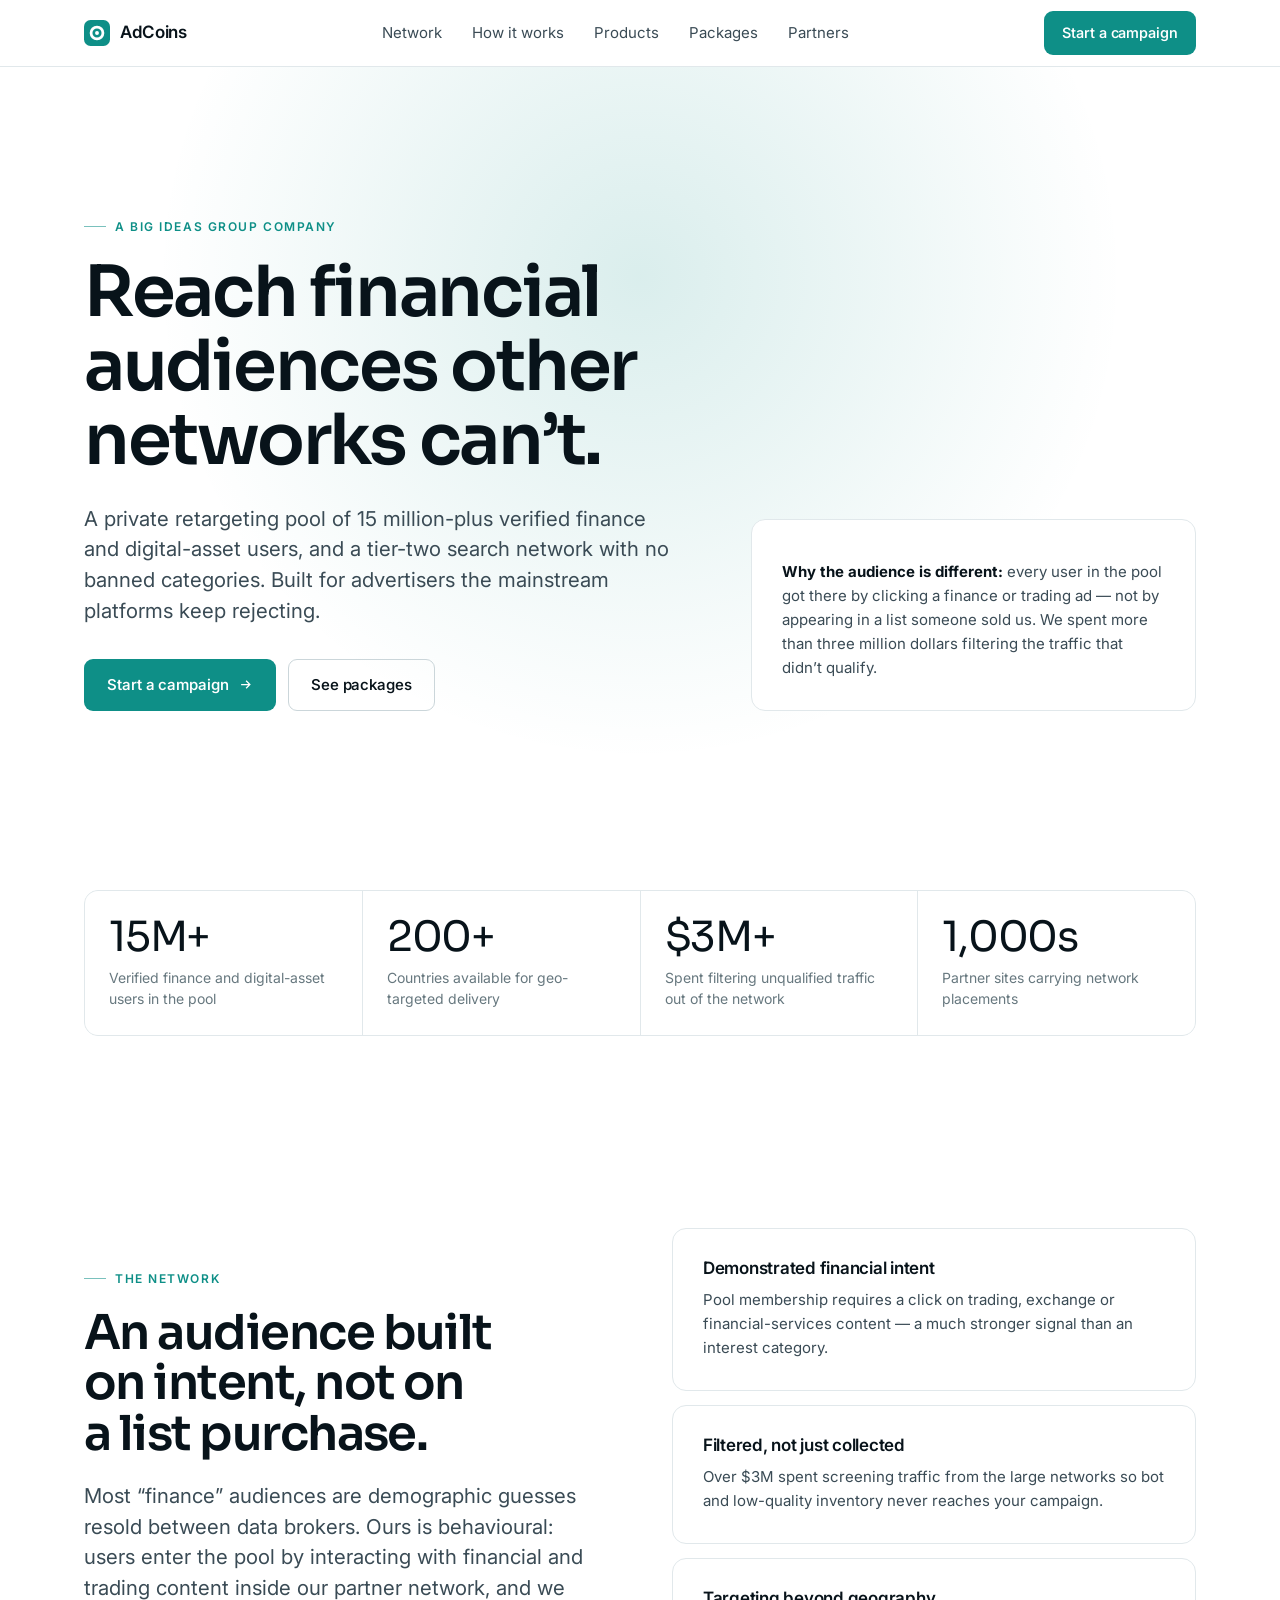
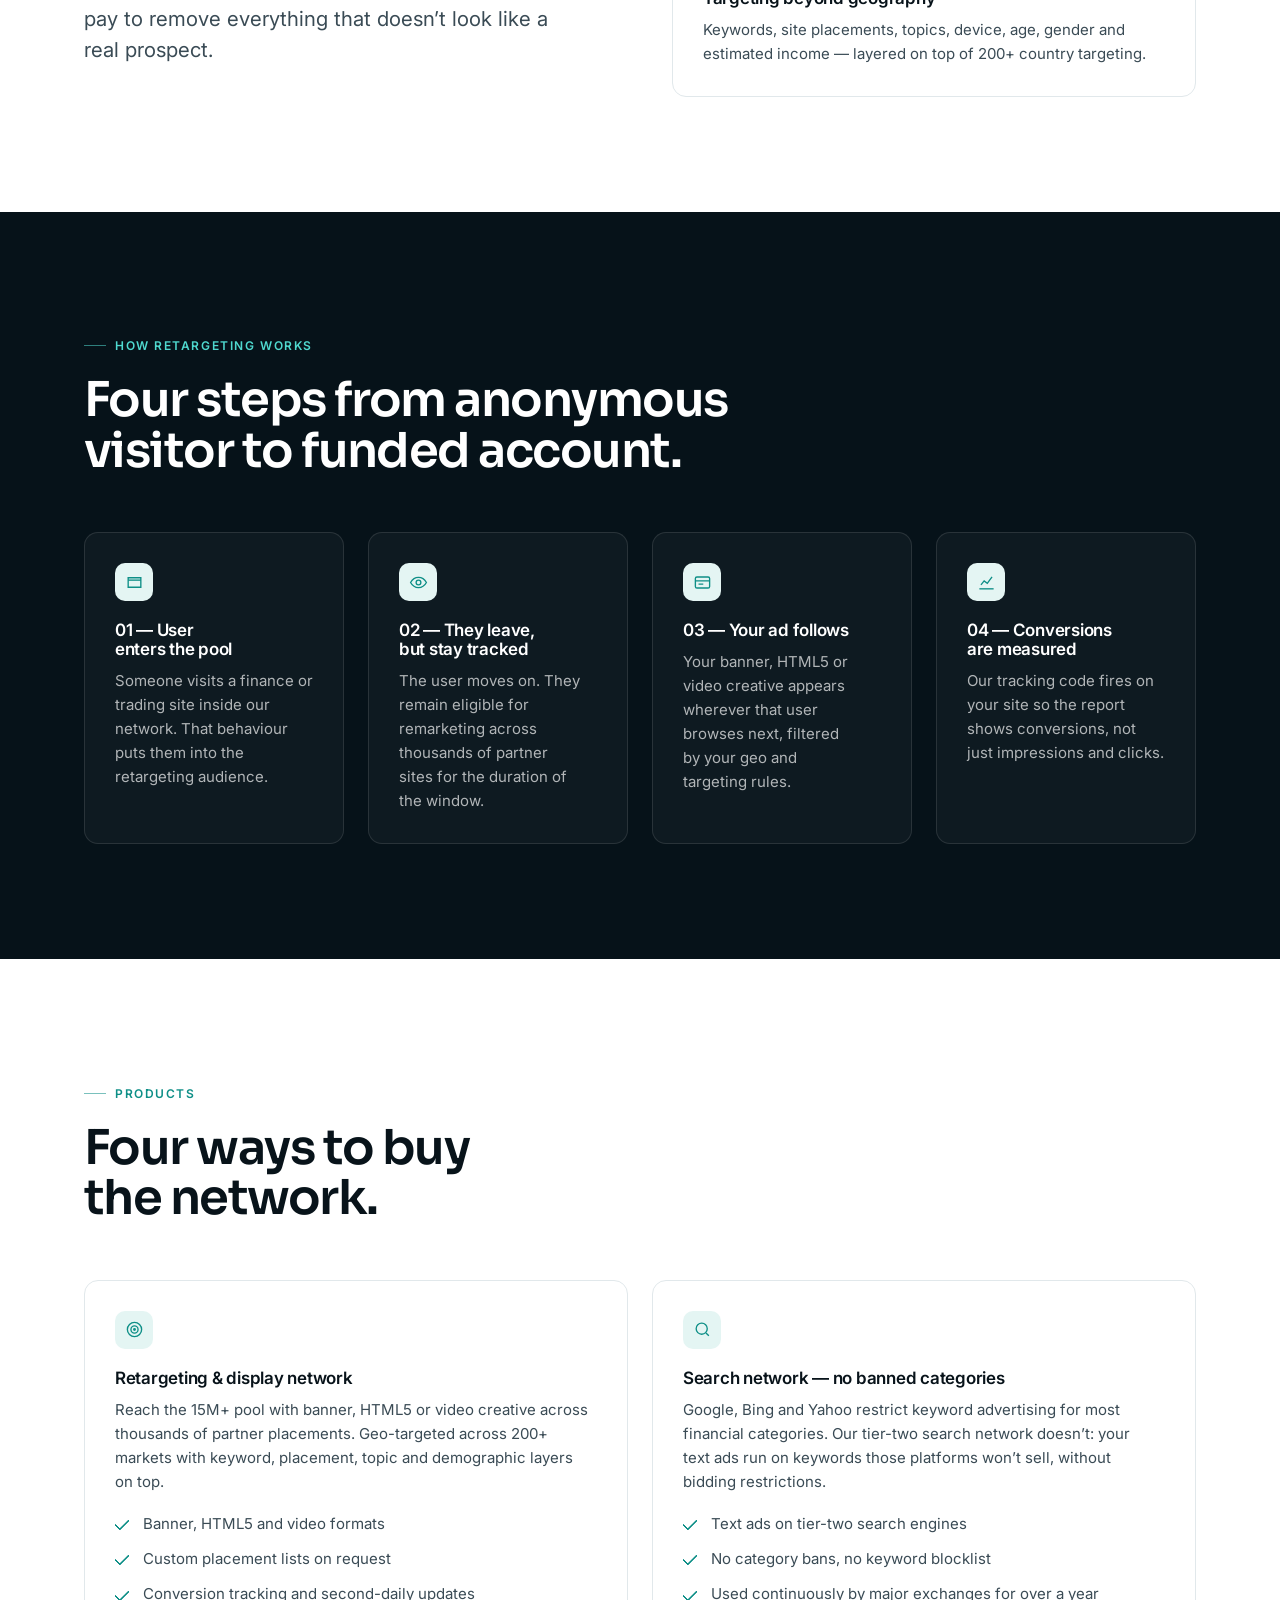
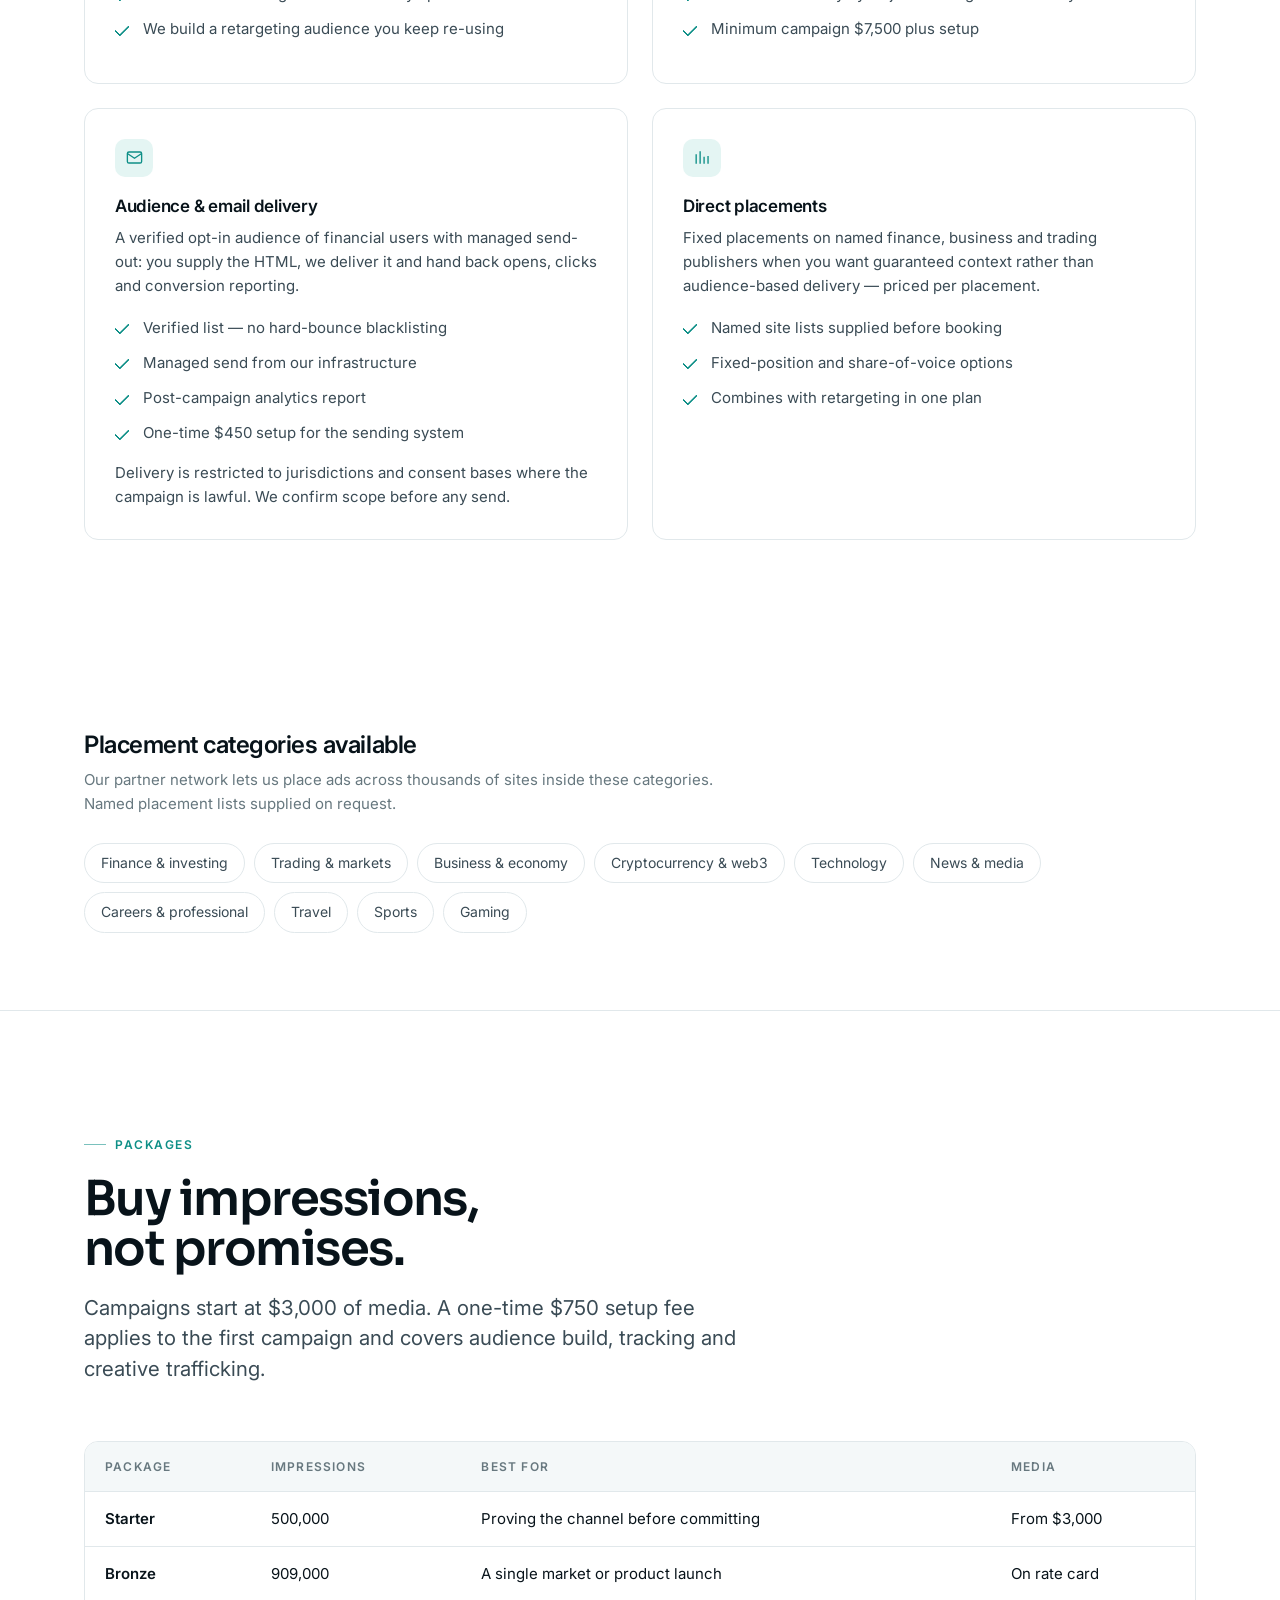
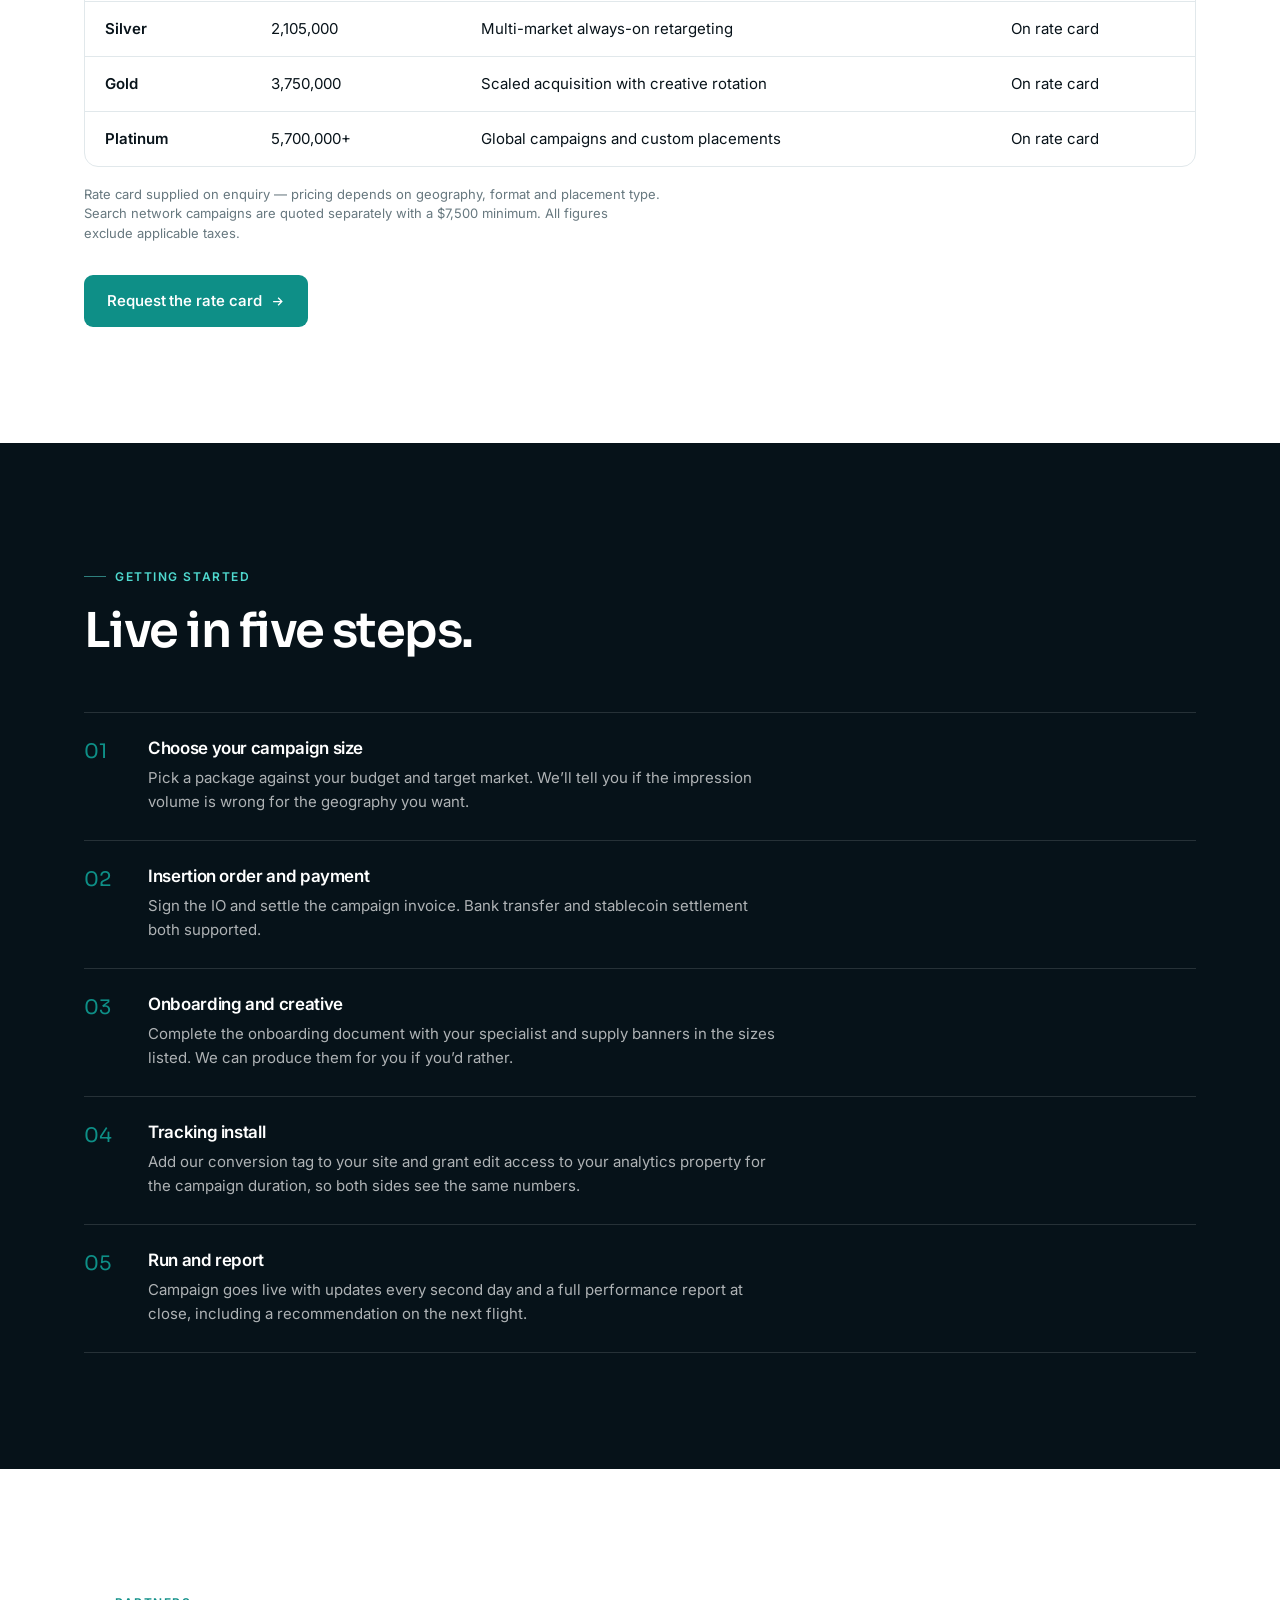
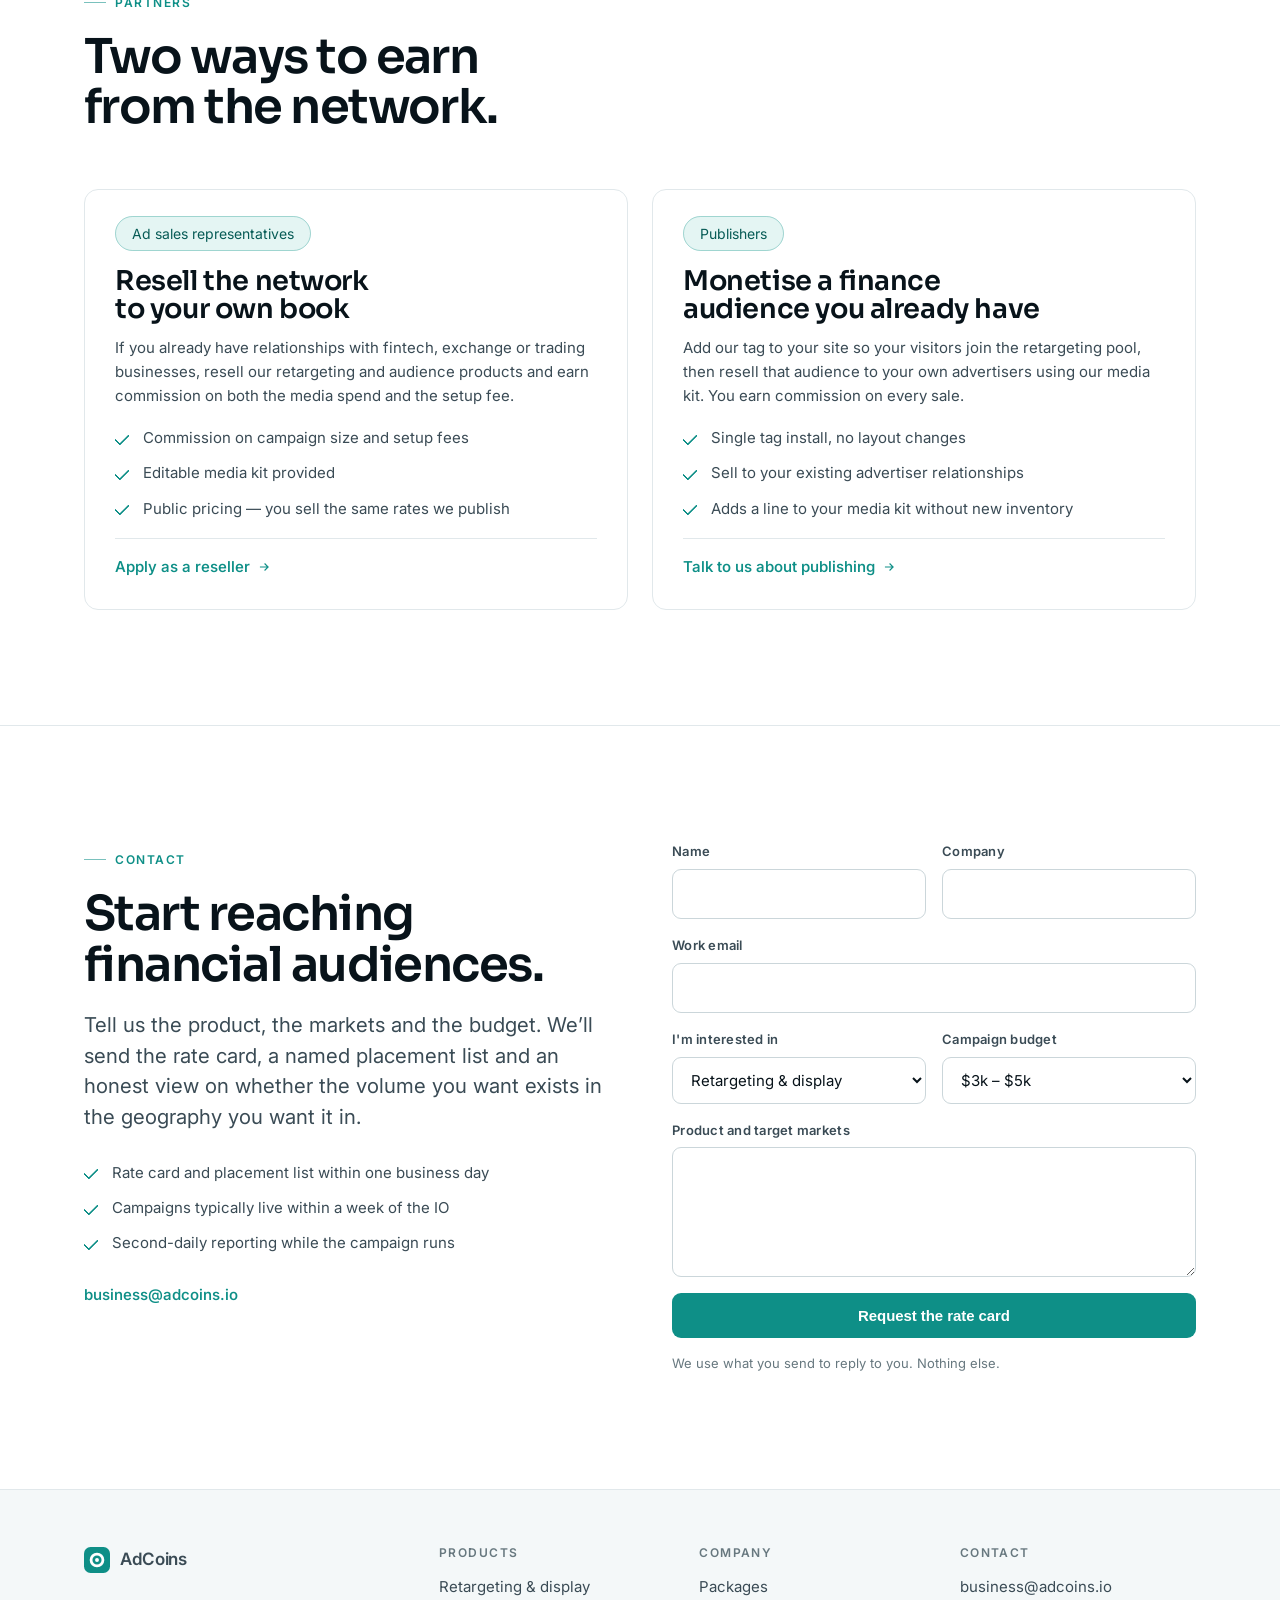
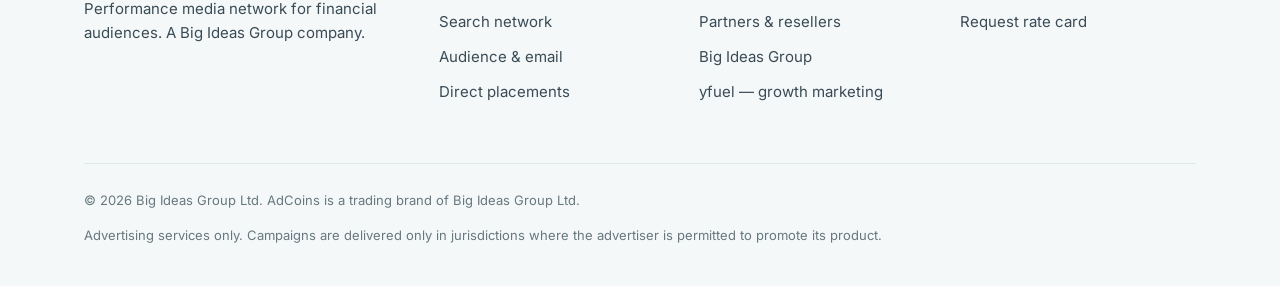
==== index.html @ deabefae "Big Ideas Group, yfuel and AdCoins: new B2B fintech sites Three static sites sharing one design syst" ====
<!doctype html>
<html lang="en">
<head>
<meta charset="utf-8">
<meta name="viewport" content="width=device-width,initial-scale=1">
<title>AdCoins — Performance media network for financial audiences</title>
<meta name="description" content="AdCoins is a private retargeting and search network for financial advertisers. Reach 15M+ verified finance and digital-asset users across 200+ markets, on a search network with no banned categories.">
<link rel="canonical" href="https://adcoins.io/">
<meta name="theme-color" content="#061219">

<meta property="og:type" content="website">
<meta property="og:site_name" content="AdCoins">
<meta property="og:title" content="AdCoins — Performance media network for financial audiences">
<meta property="og:description" content="A private retargeting pool of 15M+ verified finance users, plus tier-two search with no banned categories.">
<meta property="og:url" content="https://adcoins.io/">
<meta property="og:image" content="https://adcoins.io/og.png">
<meta name="twitter:card" content="summary_large_image">

<link rel="icon" href="data:image/svg+xml,%3Csvg xmlns='http://www.w3.org/2000/svg' viewBox='0 0 32 32'%3E%3Crect width='32' height='32' rx='8' fill='%230E8F87'/%3E%3Cpath d='M16 7a9 9 0 1 0 0 18 9 9 0 0 0 0-18Zm0 3.4a5.6 5.6 0 0 1 0 11.2 5.6 5.6 0 0 1 0-11.2Zm0 3.2a2.4 2.4 0 1 0 0 4.8 2.4 2.4 0 0 0 0-4.8Z' fill='%23fff'/%3E%3C/svg%3E">

<link rel="preconnect" href="https://fonts.googleapis.com">
<link rel="preconnect" href="https://fonts.gstatic.com" crossorigin>
<link href="https://fonts.googleapis.com/css2?family=Inter:wght@400;500;600&family=Sora:wght@500;600;700&display=swap" rel="stylesheet">
<script>document.documentElement.classList.add("js")</script>
<link rel="stylesheet" href="styles.css">

<script type="application/ld+json">
{
  "@context":"https://schema.org",
  "@type":"Service",
  "name":"AdCoins",
  "url":"https://adcoins.io/",
  "description":"Performance media network for financial audiences: retargeting, tier-two search and direct placements.",
  "serviceType":"Advertising network",
  "provider":{"@type":"Organization","name":"Big Ideas Group Ltd.","url":"https://bigideas.me/"},
  "areaServed":"Worldwide"
}
</script>
</head>

<body>
<a class="skip" href="#main">Skip to content</a>

<header class="site-head">
  <div class="wrap site-head__inner">
    <a class="brand" href="/" aria-label="AdCoins — home">
      <svg class="brand__mark" viewBox="0 0 32 32" aria-hidden="true">
        <rect width="32" height="32" rx="8" fill="var(--accent)"/>
        <path d="M16 7a9 9 0 1 0 0 18 9 9 0 0 0 0-18Zm0 3.4a5.6 5.6 0 0 1 0 11.2 5.6 5.6 0 0 1 0-11.2Zm0 3.2a2.4 2.4 0 1 0 0 4.8 2.4 2.4 0 0 0 0-4.8Z" fill="#fff"/>
      </svg>
      <span>AdCoins</span>
    </a>

    <nav class="nav" aria-label="Primary">
      <a href="#network">Network</a>
      <a href="#how">How it works</a>
      <a href="#products">Products</a>
      <a href="#packages">Packages</a>
      <a href="#partners">Partners</a>
    </nav>

    <div class="head-actions">
      <a class="btn btn--primary head-cta" href="#contact">Start a campaign</a>
      <button class="nav-burger" type="button" data-nav-toggle aria-expanded="false" aria-controls="mnav">
        <span class="sr">Menu</span>
        <svg viewBox="0 0 24 24" fill="none" stroke="currentColor" stroke-width="1.8" aria-hidden="true"><path d="M4 7h16M4 12h16M4 17h16"/></svg>
      </button>
    </div>
  </div>

  <div class="mnav" id="mnav" data-nav-panel hidden>
    <div class="wrap">
      <a href="#network">Network</a>
      <a href="#how">How it works</a>
      <a href="#products">Products</a>
      <a href="#packages">Packages</a>
      <a href="#partners">Partners</a>
      <a href="#contact">Start a campaign</a>
    </div>
  </div>
</header>

<main id="main">

  <!-- ============================ HERO ============================ -->
  <section class="hero">
    <div class="hero__glow" aria-hidden="true"></div>
    <div class="wrap">
      <div class="hero__grid">
        <div>
          <p class="eyebrow">A Big Ideas Group company</p>
          <h1 class="display h1">Reach financial<br>audiences other<br>networks can’t.</h1>
          <p class="lede hero__lede">A private retargeting pool of 15 million-plus verified finance and
            digital-asset users, and a tier-two search network with no banned categories.
            Built for advertisers the mainstream platforms keep rejecting.</p>
          <div class="btn-row">
            <a class="btn btn--primary" href="#contact">Start a campaign
              <svg class="btn__arrow" width="15" height="15" viewBox="0 0 24 24" fill="none" stroke="currentColor" stroke-width="2" aria-hidden="true"><path d="M5 12h13M13 6l6 6-6 6"/></svg>
            </a>
            <a class="btn btn--ghost" href="#packages">See packages</a>
          </div>
        </div>
        <div>
          <div class="card card--flat">
            <p class="small" style="color:var(--ink-2)">
              <strong style="color:var(--ink)">Why the audience is different:</strong> every user in
              the pool got there by clicking a finance or trading ad — not by appearing in a
              list someone sold us. We spent more than three million dollars filtering the
              traffic that didn’t qualify.
            </p>
          </div>
        </div>
      </div>
    </div>
  </section>

  <!-- ============================ STATS ============================ -->
  <section class="section--tight">
    <div class="wrap">
      <div class="stats reveal">
        <div class="stat"><div class="stat__n">15M+</div><div class="stat__l">Verified finance and digital-asset users in the pool</div></div>
        <div class="stat"><div class="stat__n">200+</div><div class="stat__l">Countries available for geo-targeted delivery</div></div>
        <div class="stat"><div class="stat__n">$3M+</div><div class="stat__l">Spent filtering unqualified traffic out of the network</div></div>
        <div class="stat"><div class="stat__n">1,000s</div><div class="stat__l">Partner sites carrying network placements</div></div>
      </div>
    </div>
  </section>

  <!-- ============================ NETWORK ============================ -->
  <section class="section" id="network">
    <div class="wrap">
      <div class="split">
        <div class="reveal">
          <p class="eyebrow">The network</p>
          <h2 class="display h2">An audience built on intent, not on a list purchase.</h2>
          <p class="lede" style="margin-top:22px">Most “finance” audiences are demographic guesses
            resold between data brokers. Ours is behavioural: users enter the pool by interacting
            with financial and trading content inside our partner network, and we pay to remove
            everything that doesn’t look like a real prospect.</p>
        </div>

        <div class="reveal">
          <div class="grid" style="gap:14px">
            <div class="card card--flat">
              <h3>Demonstrated financial intent</h3>
              <p>Pool membership requires a click on trading, exchange or financial-services
                content — a much stronger signal than an interest category.</p>
            </div>
            <div class="card card--flat">
              <h3>Filtered, not just collected</h3>
              <p>Over $3M spent screening traffic from the large networks so bot and low-quality
                inventory never reaches your campaign.</p>
            </div>
            <div class="card card--flat">
              <h3>Targeting beyond geography</h3>
              <p>Keywords, site placements, topics, device, age, gender and estimated income —
                layered on top of 200+ country targeting.</p>
            </div>
          </div>
        </div>
      </div>
    </div>
  </section>

  <!-- ============================ HOW ============================ -->
  <section class="section panel-dark" id="how">
    <div class="wrap">
      <div class="section__head reveal">
        <p class="eyebrow">How retargeting works</p>
        <h2 class="display h2">Four steps from anonymous visitor to funded account.</h2>
      </div>

      <div class="grid grid--4">
        <article class="card reveal">
          <div class="card__icon" aria-hidden="true"><svg viewBox="0 0 24 24" fill="none" stroke="currentColor" stroke-width="1.7"><path d="M4 6h16v12H4z"/><path d="M4 9h16"/></svg></div>
          <h3>01 — User enters the pool</h3>
          <p>Someone visits a finance or trading site inside our network. That behaviour puts them
            into the retargeting audience.</p>
        </article>
        <article class="card reveal">
          <div class="card__icon" aria-hidden="true"><svg viewBox="0 0 24 24" fill="none" stroke="currentColor" stroke-width="1.7"><circle cx="12" cy="12" r="3"/><path d="M2 12s3.6-6.5 10-6.5S22 12 22 12s-3.6 6.5-10 6.5S2 12 2 12Z"/></svg></div>
          <h3>02 — They leave, but stay tracked</h3>
          <p>The user moves on. They remain eligible for remarketing across thousands of partner
            sites for the duration of the window.</p>
        </article>
        <article class="card reveal">
          <div class="card__icon" aria-hidden="true"><svg viewBox="0 0 24 24" fill="none" stroke="currentColor" stroke-width="1.7"><rect x="3" y="5" width="18" height="14" rx="2"/><path d="M3 10h18M7 14h6"/></svg></div>
          <h3>03 — Your ad follows</h3>
          <p>Your banner, HTML5 or video creative appears wherever that user browses next, filtered
            by your geo and targeting rules.</p>
        </article>
        <article class="card reveal">
          <div class="card__icon" aria-hidden="true"><svg viewBox="0 0 24 24" fill="none" stroke="currentColor" stroke-width="1.7"><path d="M3 20h18"/><path d="m5 15 4-5 4 3 6-8"/></svg></div>
          <h3>04 — Conversions are measured</h3>
          <p>Our tracking code fires on your site so the report shows conversions, not just
            impressions and clicks.</p>
        </article>
      </div>
    </div>
  </section>

  <!-- ============================ PRODUCTS ============================ -->
  <section class="section" id="products">
    <div class="wrap">
      <div class="section__head reveal">
        <p class="eyebrow">Products</p>
        <h2 class="display h2">Four ways to buy the network.</h2>
      </div>

      <div class="grid grid--2">
        <article class="card reveal">
          <div class="card__icon" aria-hidden="true"><svg viewBox="0 0 24 24" fill="none" stroke="currentColor" stroke-width="1.7"><circle cx="12" cy="12" r="9"/><circle cx="12" cy="12" r="4.5"/><circle cx="12" cy="12" r="1"/></svg></div>
          <h3>Retargeting &amp; display network</h3>
          <p>Reach the 15M+ pool with banner, HTML5 or video creative across thousands of partner
            placements. Geo-targeted across 200+ markets with keyword, placement, topic and
            demographic layers on top.</p>
          <ul class="checks" style="margin-top:18px">
            <li>Banner, HTML5 and video formats</li>
            <li>Custom placement lists on request</li>
            <li>Conversion tracking and second-daily updates</li>
            <li>We build a retargeting audience you keep re-using</li>
          </ul>
        </article>

        <article class="card reveal">
          <div class="card__icon" aria-hidden="true"><svg viewBox="0 0 24 24" fill="none" stroke="currentColor" stroke-width="1.7"><circle cx="11" cy="11" r="7"/><path d="m20 20-3.6-3.6"/></svg></div>
          <h3>Search network — no banned categories</h3>
          <p>Google, Bing and Yahoo restrict keyword advertising for most financial categories.
            Our tier-two search network doesn’t: your text ads run on keywords those platforms
            won’t sell, without bidding restrictions.</p>
          <ul class="checks" style="margin-top:18px">
            <li>Text ads on tier-two search engines</li>
            <li>No category bans, no keyword blocklist</li>
            <li>Used continuously by major exchanges for over a year</li>
            <li>Minimum campaign $7,500 plus setup</li>
          </ul>
        </article>

        <article class="card reveal">
          <div class="card__icon" aria-hidden="true"><svg viewBox="0 0 24 24" fill="none" stroke="currentColor" stroke-width="1.7"><rect x="3" y="5" width="18" height="14" rx="2"/><path d="m3 7 9 6 9-6"/></svg></div>
          <h3>Audience &amp; email delivery</h3>
          <p>A verified opt-in audience of financial users with managed send-out: you supply the
            HTML, we deliver it and hand back opens, clicks and conversion reporting.</p>
          <ul class="checks" style="margin-top:18px">
            <li>Verified list — no hard-bounce blacklisting</li>
            <li>Managed send from our infrastructure</li>
            <li>Post-campaign analytics report</li>
            <li>One-time $450 setup for the sending system</li>
          </ul>
          <p class="form__note" style="margin-top:16px">Delivery is restricted to jurisdictions and
            consent bases where the campaign is lawful. We confirm scope before any send.</p>
        </article>

        <article class="card reveal">
          <div class="card__icon" aria-hidden="true"><svg viewBox="0 0 24 24" fill="none" stroke="currentColor" stroke-width="1.7"><path d="M4 20V8m5 12V4m5 16v-9m5 9V10"/></svg></div>
          <h3>Direct placements</h3>
          <p>Fixed placements on named finance, business and trading publishers when you want
            guaranteed context rather than audience-based delivery — priced per placement.</p>
          <ul class="checks" style="margin-top:18px">
            <li>Named site lists supplied before booking</li>
            <li>Fixed-position and share-of-voice options</li>
            <li>Combines with retargeting in one plan</li>
          </ul>
        </article>
      </div>
    </div>
  </section>

  <!-- ============================ CATEGORIES ============================ -->
  <section class="section section--tight">
    <div class="wrap">
      <div class="section__head reveal" style="margin-bottom:28px">
        <h2 class="h3">Placement categories available</h2>
        <p class="small muted" style="margin-top:10px">Our partner network lets us place ads across
          thousands of sites inside these categories. Named placement lists supplied on request.</p>
      </div>
      <div class="pills reveal">
        <span class="pill">Finance &amp; investing</span>
        <span class="pill">Trading &amp; markets</span>
        <span class="pill">Business &amp; economy</span>
        <span class="pill">Cryptocurrency &amp; web3</span>
        <span class="pill">Technology</span>
        <span class="pill">News &amp; media</span>
        <span class="pill">Careers &amp; professional</span>
        <span class="pill">Travel</span>
        <span class="pill">Sports</span>
        <span class="pill">Gaming</span>
      </div>
    </div>
  </section>

  <hr class="rule">

  <!-- ============================ PACKAGES ============================ -->
  <section class="section" id="packages">
    <div class="wrap">
      <div class="section__head reveal">
        <p class="eyebrow">Packages</p>
        <h2 class="display h2">Buy impressions, not promises.</h2>
        <p class="lede">Campaigns start at $3,000 of media. A one-time $750 setup fee applies to
          the first campaign and covers audience build, tracking and creative trafficking.</p>
      </div>

      <div class="table-scroll reveal">
        <table>
          <caption class="sr">AdCoins impression packages</caption>
          <thead>
            <tr>
              <th scope="col">Package</th>
              <th scope="col">Impressions</th>
              <th scope="col">Best for</th>
              <th scope="col">Media</th>
            </tr>
          </thead>
          <tbody>
            <tr><td><strong>Starter</strong></td><td>500,000</td><td>Proving the channel before committing</td><td>From $3,000</td></tr>
            <tr><td><strong>Bronze</strong></td><td>909,000</td><td>A single market or product launch</td><td>On rate card</td></tr>
            <tr><td><strong>Silver</strong></td><td>2,105,000</td><td>Multi-market always-on retargeting</td><td>On rate card</td></tr>
            <tr><td><strong>Gold</strong></td><td>3,750,000</td><td>Scaled acquisition with creative rotation</td><td>On rate card</td></tr>
            <tr><td><strong>Platinum</strong></td><td>5,700,000+</td><td>Global campaigns and custom placements</td><td>On rate card</td></tr>
          </tbody>
        </table>
      </div>

      <p class="form__note reveal" style="margin-top:18px;max-width:72ch">
        Rate card supplied on enquiry — pricing depends on geography, format and placement type.
        Search network campaigns are quoted separately with a $7,500 minimum. All figures
        exclude applicable taxes.
      </p>

      <div class="btn-row reveal">
        <a class="btn btn--primary" href="#contact">Request the rate card
          <svg class="btn__arrow" width="15" height="15" viewBox="0 0 24 24" fill="none" stroke="currentColor" stroke-width="2" aria-hidden="true"><path d="M5 12h13M13 6l6 6-6 6"/></svg>
        </a>
      </div>
    </div>
  </section>

  <!-- ============================ ONBOARDING ============================ -->
  <section class="section panel-dark">
    <div class="wrap">
      <div class="section__head reveal">
        <p class="eyebrow">Getting started</p>
        <h2 class="display h2">Live in five steps.</h2>
      </div>

      <div class="steps reveal">
        <div class="step"><div class="step__n" aria-hidden="true"></div><div>
          <h3>Choose your campaign size</h3>
          <p>Pick a package against your budget and target market. We’ll tell you if the impression
            volume is wrong for the geography you want.</p></div></div>
        <div class="step"><div class="step__n" aria-hidden="true"></div><div>
          <h3>Insertion order and payment</h3>
          <p>Sign the IO and settle the campaign invoice. Bank transfer and stablecoin settlement
            both supported.</p></div></div>
        <div class="step"><div class="step__n" aria-hidden="true"></div><div>
          <h3>Onboarding and creative</h3>
          <p>Complete the onboarding document with your specialist and supply banners in the sizes
            listed. We can produce them for you if you’d rather.</p></div></div>
        <div class="step"><div class="step__n" aria-hidden="true"></div><div>
          <h3>Tracking install</h3>
          <p>Add our conversion tag to your site and grant edit access to your analytics property
            for the campaign duration, so both sides see the same numbers.</p></div></div>
        <div class="step"><div class="step__n" aria-hidden="true"></div><div>
          <h3>Run and report</h3>
          <p>Campaign goes live with updates every second day and a full performance report at
            close, including a recommendation on the next flight.</p></div></div>
      </div>
    </div>
  </section>

  <!-- ============================ PARTNERS ============================ -->
  <section class="section" id="partners">
    <div class="wrap">
      <div class="section__head reveal">
        <p class="eyebrow">Partners</p>
        <h2 class="display h2">Two ways to earn from the network.</h2>
      </div>

      <div class="grid grid--2">
        <article class="card reveal">
          <span class="pill pill--accent">Ad sales representatives</span>
          <h3 class="display" style="font-size:clamp(1.3rem,2.2vw,1.7rem);margin-top:20px">
            Resell the network to your own book</h3>
          <p style="margin-top:12px">If you already have relationships with fintech, exchange or
            trading businesses, resell our retargeting and audience products and earn commission
            on both the media spend and the setup fee.</p>
          <ul class="checks" style="margin-top:18px">
            <li>Commission on campaign size and setup fees</li>
            <li>Editable media kit provided</li>
            <li>Public pricing — you sell the same rates we publish</li>
          </ul>
          <div class="card__meta"><a class="link" href="#contact">Apply as a reseller
            <svg width="14" height="14" viewBox="0 0 24 24" fill="none" stroke="currentColor" stroke-width="2" aria-hidden="true"><path d="M5 12h13M13 6l6 6-6 6"/></svg></a></div>
        </article>

        <article class="card reveal">
          <span class="pill pill--accent">Publishers</span>
          <h3 class="display" style="font-size:clamp(1.3rem,2.2vw,1.7rem);margin-top:20px">
            Monetise a finance audience you already have</h3>
          <p style="margin-top:12px">Add our tag to your site so your visitors join the retargeting
            pool, then resell that audience to your own advertisers using our media kit. You earn
            commission on every sale.</p>
          <ul class="checks" style="margin-top:18px">
            <li>Single tag install, no layout changes</li>
            <li>Sell to your existing advertiser relationships</li>
            <li>Adds a line to your media kit without new inventory</li>
          </ul>
          <div class="card__meta"><a class="link" href="#contact">Talk to us about publishing
            <svg width="14" height="14" viewBox="0 0 24 24" fill="none" stroke="currentColor" stroke-width="2" aria-hidden="true"><path d="M5 12h13M13 6l6 6-6 6"/></svg></a></div>
        </article>
      </div>
    </div>
  </section>

  <hr class="rule">

  <!-- ============================ CONTACT ============================ -->
  <section class="section" id="contact">
    <div class="wrap">
      <div class="grid grid--2" style="gap:clamp(36px,5vw,72px);align-items:start">
        <div class="reveal">
          <p class="eyebrow">Contact</p>
          <h2 class="display h2">Start reaching financial audiences.</h2>
          <p class="lede" style="margin-top:20px">Tell us the product, the markets and the budget.
            We’ll send the rate card, a named placement list and an honest view on whether the
            volume you want exists in the geography you want it in.</p>
          <ul class="checks" style="margin-top:28px">
            <li>Rate card and placement list within one business day</li>
            <li>Campaigns typically live within a week of the IO</li>
            <li>Second-daily reporting while the campaign runs</li>
          </ul>
          <p class="small" style="margin-top:28px">
            <a class="link" href="mailto:business@adcoins.io">business@adcoins.io</a>
          </p>
        </div>

        <div class="reveal">
          <form class="form" data-contact data-mailto="business@adcoins.io" data-subject="AdCoins campaign enquiry">
            <div class="field--row">
              <div class="field">
                <label for="name">Name</label>
                <input id="name" name="name" type="text" autocomplete="name" required>
              </div>
              <div class="field">
                <label for="company">Company</label>
                <input id="company" name="company" type="text" autocomplete="organization" required>
              </div>
            </div>
            <div class="field">
              <label for="email">Work email</label>
              <input id="email" name="email" type="email" autocomplete="email" required>
            </div>
            <div class="field--row">
              <div class="field">
                <label for="interest">I'm interested in</label>
                <select id="interest" name="interest">
                  <option>Retargeting &amp; display</option>
                  <option>Search network</option>
                  <option>Audience &amp; email</option>
                  <option>Direct placements</option>
                  <option>Reseller programme</option>
                  <option>Publisher partnership</option>
                </select>
              </div>
              <div class="field">
                <label for="budget">Campaign budget</label>
                <select id="budget" name="budget">
                  <option>$3k – $5k</option>
                  <option>$5k – $10k</option>
                  <option>$10k – $25k</option>
                  <option>$25k – $50k</option>
                  <option>$50k+</option>
                  <option>Not decided</option>
                </select>
              </div>
            </div>
            <div class="field">
              <label for="message">Product and target markets</label>
              <textarea id="message" name="message" required></textarea>
            </div>
            <input type="text" name="_gotcha" tabindex="-1" autocomplete="off" class="sr" aria-hidden="true">
            <button class="btn btn--primary" type="submit" style="justify-content:center">Request the rate card</button>
            <p class="form__status" role="status"></p>
            <p class="form__note">We use what you send to reply to you. Nothing else.</p>
          </form>
        </div>
      </div>
    </div>
  </section>

</main>

<footer class="site-foot">
  <div class="wrap">
    <div class="foot__grid">
      <div class="foot">
        <a class="brand" href="/" aria-label="AdCoins — home">
          <svg class="brand__mark" viewBox="0 0 32 32" aria-hidden="true">
            <rect width="32" height="32" rx="8" fill="var(--accent)"/>
            <path d="M16 7a9 9 0 1 0 0 18 9 9 0 0 0 0-18Zm0 3.4a5.6 5.6 0 0 1 0 11.2 5.6 5.6 0 0 1 0-11.2Zm0 3.2a2.4 2.4 0 1 0 0 4.8 2.4 2.4 0 0 0 0-4.8Z" fill="#fff"/>
          </svg>
          <span>AdCoins</span>
        </a>
        <p class="foot__blurb">Performance media network for financial audiences.
          A Big Ideas Group company.</p>
      </div>

      <div class="foot">
        <h4>Products</h4>
        <ul>
          <li><a href="#products">Retargeting &amp; display</a></li>
          <li><a href="#products">Search network</a></li>
          <li><a href="#products">Audience &amp; email</a></li>
          <li><a href="#products">Direct placements</a></li>
        </ul>
      </div>

      <div class="foot">
        <h4>Company</h4>
        <ul>
          <li><a href="#packages">Packages</a></li>
          <li><a href="#partners">Partners &amp; resellers</a></li>
          <li><a href="https://bigideas.me/">Big Ideas Group</a></li>
          <li><a href="https://www.yfuel.io/">yfuel — growth marketing</a></li>
        </ul>
      </div>

      <div class="foot">
        <h4>Contact</h4>
        <ul>
          <li><a href="mailto:business@adcoins.io">business@adcoins.io</a></li>
          <li><a href="#contact">Request rate card</a></li>
        </ul>
      </div>
    </div>

    <div class="foot__bottom">
      <span>&copy; <span data-year>2026</span> Big Ideas Group Ltd. AdCoins is a trading brand of Big Ideas Group Ltd.</span>
      <span>Advertising services only. Campaigns are delivered only in jurisdictions where the advertiser is permitted to promote its product.</span>
    </div>
  </div>
</footer>

<script src="site.js" defer></script>
</body>
</html>
---- styles.css ----
/* GENERATED FILE — do not edit.
   Source: adcoins-io/theme.css + _shared/base.css
   Rebuild with: node build.js adcoins-io
*/
/* AdCoins — theme tokens. Prepended to base.css by build.sh. */
:root{
  --ink:#08131A;
  --ink-2:#3A4B55;
  --ink-3:#67787F;
  --line:#E1E8EB;
  --line-strong:#CBD6DA;
  --bg:#FFFFFF;
  --bg-2:#F4F8F9;
  --bg-dark:#061219;

  --accent:#0E8F87;
  --accent-hi:#0B7A73;
  --accent-deep:#075B56;
  --accent-lo:#4FD9CF;
  --accent-soft:#E4F5F3;
  --accent-ink:#FFFFFF;

  --radius:14px;
  --radius-sm:9px;
  --shadow:0 12px 32px -18px rgba(8,19,26,.3);
  --maxw:1160px;

  --font-display:"Sora","Inter",system-ui,sans-serif;
  --font-body:"Inter",system-ui,-apple-system,"Segoe UI",Roboto,Helvetica,Arial,sans-serif;
  --display-weight:600;
  --display-tracking:-.032em;
}

/* ==========================================================================
   Big Ideas Group - shared design system
   Generated into each site's styles.css by build.sh. Edit here, not there.
   ========================================================================== */

*,*::before,*::after{box-sizing:border-box}
html{-webkit-text-size-adjust:100%;scroll-behavior:smooth}
@media (prefers-reduced-motion:reduce){html{scroll-behavior:auto}
  *{animation-duration:.001ms!important;transition-duration:.001ms!important}}
body{margin:0;background:var(--bg);color:var(--ink);
  font-family:var(--font-body);font-size:17px;line-height:1.6;
  -webkit-font-smoothing:antialiased;font-synthesis-weight:none}
img,svg,video{max-width:100%;height:auto;display:block}
a{color:inherit;text-decoration:none}
h1,h2,h3,h4{margin:0;font-weight:600;letter-spacing:-.021em;line-height:1.12;text-wrap:balance}
p{margin:0;text-wrap:pretty}
ul,ol{margin:0;padding:0;list-style:none}
:focus-visible{outline:2px solid var(--accent);outline-offset:3px;border-radius:4px}
::selection{background:var(--accent);color:var(--accent-ink)}

/* --- layout ------------------------------------------------------------- */
.wrap{width:100%;max-width:var(--maxw);margin-inline:auto;padding-inline:24px}
@media (max-width:640px){.wrap{padding-inline:20px}}
.section{padding-block:clamp(64px,9vw,124px)}
.section--tight{padding-block:clamp(48px,6vw,80px)}
.rule{border:0;border-top:1px solid var(--line);margin:0}

/* --- type --------------------------------------------------------------- */
.display{font-family:var(--font-display);font-weight:var(--display-weight,600);
  letter-spacing:var(--display-tracking,-.03em);line-height:1.05}
.h1{font-size:clamp(2.6rem,6.2vw,4.4rem)}
.h2{font-size:clamp(2rem,4vw,3rem)}
.h3{font-size:clamp(1.25rem,2vw,1.5rem);letter-spacing:-.02em}
.lede{font-size:clamp(1.075rem,1.6vw,1.3rem);line-height:1.5;color:var(--ink-2);max-width:60ch}
.muted{color:var(--ink-3)}
.small{font-size:.9375rem;line-height:1.55}
.eyebrow{display:inline-flex;align-items:center;gap:9px;
  font-size:.75rem;font-weight:600;letter-spacing:.13em;text-transform:uppercase;
  color:var(--accent);margin-bottom:20px}
.eyebrow::before{content:"";width:22px;height:1px;background:currentColor;opacity:.55}

/* --- buttons ------------------------------------------------------------ */
.btn{display:inline-flex;align-items:center;gap:9px;padding:13px 22px;
  border-radius:var(--radius-sm);border:1px solid transparent;
  font-size:.9375rem;font-weight:550;letter-spacing:-.005em;cursor:pointer;
  transition:background .18s ease,border-color .18s ease,color .18s ease,transform .18s ease}
.btn:hover{transform:translateY(-1px)}
.btn--primary{background:var(--accent);color:var(--accent-ink)}
.btn--primary:hover{background:var(--accent-hi)}
.btn--ghost{border-color:var(--line-strong);color:var(--ink)}
.btn--ghost:hover{border-color:var(--ink);background:var(--bg-2)}
.btn__arrow{transition:transform .18s ease}
.btn:hover .btn__arrow{transform:translateX(3px)}
.btn-row{display:flex;flex-wrap:wrap;gap:12px;margin-top:32px}

.link{display:inline-flex;align-items:center;gap:7px;color:var(--accent);
  font-weight:550;font-size:.9375rem}
.link svg{transition:transform .18s ease}
.link:hover svg{transform:translateX(3px)}

/* --- header ------------------------------------------------------------- */
.site-head{position:sticky;top:0;z-index:50;background:color-mix(in srgb,var(--bg) 82%,transparent);
  backdrop-filter:blur(14px) saturate(1.6);border-bottom:1px solid var(--line)}
.site-head__inner{display:flex;align-items:center;justify-content:space-between;
  gap:24px;height:66px}
.brand{display:inline-flex;align-items:center;gap:10px;font-weight:600;
  letter-spacing:-.02em;font-size:1.0625rem}
.brand__mark{width:26px;height:26px;flex:none}
.nav{display:flex;align-items:center;gap:30px}
.nav a{font-size:.9375rem;color:var(--ink-2);transition:color .16s ease}
.nav a:hover{color:var(--ink)}
.head-actions{display:flex;align-items:center;gap:10px}
.head-cta{padding:9px 17px;font-size:.9rem}
.nav-burger{display:none;width:38px;height:38px;padding:0;place-items:center;
  background:transparent;border:1px solid var(--line-strong);border-radius:9px;
  color:var(--ink);cursor:pointer}
.nav-burger svg{width:20px;height:20px}
.nav-burger[aria-expanded=true] svg{rotate:90deg;transition:rotate .2s ease}
.mnav{border-top:1px solid var(--line);background:var(--bg);
  max-height:calc(100dvh - 66px);overflow-y:auto}
.mnav .wrap{display:grid;padding-block:8px 20px}
.mnav a{padding:14px 0;font-size:1.05rem;border-bottom:1px solid var(--line);color:var(--ink)}
.mnav a:last-child{border-bottom:0;color:var(--accent);font-weight:600}
@media (max-width:860px){.nav{display:none}.nav-burger{display:grid}.head-cta{display:none}}
@media (min-width:861px){.mnav{display:none}}

/* --- hero --------------------------------------------------------------- */
.hero{position:relative;overflow:hidden;padding-block:clamp(72px,11vw,148px) clamp(56px,8vw,104px)}
.hero__glow{position:absolute;inset:auto 0 auto 50%;translate:-50% 0;top:-340px;
  width:min(1100px,140vw);aspect-ratio:1;pointer-events:none;z-index:0;
  background:radial-gradient(circle,color-mix(in srgb,var(--accent) 17%,transparent) 0%,transparent 62%);
  opacity:.9}
.hero>.wrap{position:relative;z-index:1}
.hero__lede{margin-top:26px}
.hero__grid{display:grid;grid-template-columns:minmax(0,1.15fr) minmax(0,.85fr);
  gap:clamp(32px,5vw,72px);align-items:end}
@media (max-width:900px){.hero__grid{grid-template-columns:1fr}}

/* --- stat band ---------------------------------------------------------- */
.stats{display:grid;grid-template-columns:repeat(4,1fr);gap:1px;
  background:var(--line);border:1px solid var(--line);border-radius:var(--radius);overflow:hidden}
.stat{background:var(--bg);padding:26px 24px}
.stat__n{font-family:var(--font-display);font-size:clamp(1.9rem,3.4vw,2.6rem);
  line-height:1;letter-spacing:-.03em;color:var(--ink)}
.stat__l{margin-top:10px;font-size:.875rem;line-height:1.45;color:var(--ink-3)}
@media (max-width:760px){.stats{grid-template-columns:repeat(2,1fr)}}

/* --- generic grids ------------------------------------------------------ */
.grid{display:grid;gap:clamp(16px,2vw,24px)}
.grid--2{grid-template-columns:repeat(2,minmax(0,1fr))}
.grid--3{grid-template-columns:repeat(3,minmax(0,1fr))}
.grid--4{grid-template-columns:repeat(4,minmax(0,1fr))}
@media (max-width:940px){.grid--3,.grid--4{grid-template-columns:repeat(2,minmax(0,1fr))}}
@media (max-width:640px){.grid--2,.grid--3,.grid--4{grid-template-columns:1fr}}

.section__head{max-width:62ch;margin-bottom:clamp(36px,5vw,56px)}
.section__head .lede{margin-top:18px}

/* --- cards -------------------------------------------------------------- */
.card{position:relative;background:var(--bg);border:1px solid var(--line);
  border-radius:var(--radius);padding:clamp(24px,2.6vw,30px);
  transition:border-color .2s ease,box-shadow .2s ease,transform .2s ease}
.card:hover{border-color:var(--line-strong);box-shadow:var(--shadow);transform:translateY(-2px)}
.card__icon{width:38px;height:38px;display:grid;place-items:center;border-radius:10px;
  background:var(--accent-soft);color:var(--accent);margin-bottom:20px}
.card__icon svg{width:19px;height:19px}
.card h3{font-size:1.0625rem;letter-spacing:-.015em}
.card p{margin-top:10px;font-size:.9375rem;line-height:1.6;color:var(--ink-2)}
.card__meta{margin-top:18px;padding-top:16px;border-top:1px solid var(--line);
  font-size:.8125rem;color:var(--ink-3)}

.card--flat:hover{transform:none;box-shadow:none;border-color:var(--line)}

/* brand cards (group site) */
.brand-card{padding:clamp(28px,3.2vw,38px)}
.brand-card__top{display:flex;align-items:center;justify-content:space-between;gap:16px;flex-wrap:wrap}
.brand-card__logo{font-size:1.5rem;letter-spacing:-.03em;font-weight:600}
.brand-card__logo--yfuel{font-family:"Space Grotesk",var(--font-body);color:#E0491F}
.brand-card__logo--adcoins{font-family:"Sora",var(--font-body);color:#0E8F87}

/* feature row: sticky media beside scrolling copy */
.split{display:grid;grid-template-columns:minmax(0,1fr) minmax(0,1fr);
  gap:clamp(28px,5vw,68px);align-items:center}
@media (max-width:860px){.split{grid-template-columns:1fr}}

/* price cards */
.price{display:grid;gap:0}
.price__tier{display:flex;align-items:baseline;justify-content:space-between;gap:12px}
.price__n{font-family:var(--font-display);font-size:clamp(1.6rem,2.6vw,2.1rem);
  letter-spacing:-.03em;line-height:1;color:var(--ink)}
.panel-dark .price__n{color:#fff}
.price__u{font-size:.8125rem;letter-spacing:.09em;text-transform:uppercase;color:var(--ink-3)}
.card--featured{border-color:var(--accent);box-shadow:var(--shadow)}
.card--featured::after{content:"Most requested";position:absolute;top:-10px;left:clamp(24px,2.6vw,30px);
  background:var(--accent);color:var(--accent-ink);font-size:.6875rem;font-weight:600;
  letter-spacing:.09em;text-transform:uppercase;padding:4px 10px;border-radius:999px}

/* numbered steps */
.steps{counter-reset:step}
.step{display:grid;grid-template-columns:44px 1fr;gap:20px;
  padding-block:26px;border-top:1px solid var(--line)}
.step:last-child{border-bottom:1px solid var(--line)}
.step__n{counter-increment:step;font-family:var(--font-display);font-size:1.25rem;
  color:var(--accent);line-height:1.3}
.step__n::before{content:counter(step,decimal-leading-zero)}
.step h3{font-size:1.0625rem}
.step p{margin-top:8px;font-size:.9375rem;color:var(--ink-2);max-width:70ch}
@media (max-width:640px){.step{grid-template-columns:32px 1fr;gap:14px}}

/* pill list */
.pills{display:flex;flex-wrap:wrap;gap:9px}
.pill{border:1px solid var(--line);border-radius:999px;padding:8px 16px;
  font-size:.875rem;color:var(--ink-2);background:var(--bg)}
.pill--accent{border-color:color-mix(in srgb,var(--accent) 32%,transparent);
  background:var(--accent-soft);color:var(--accent-deep)}

/* checked list */
.checks li{position:relative;padding-left:28px;margin-bottom:12px;
  font-size:.9375rem;color:var(--ink-2);line-height:1.55}
.checks li::before{content:"";position:absolute;left:0;top:.5em;width:14px;height:8px;
  border-left:2px solid var(--accent);border-bottom:2px solid var(--accent);
  rotate:-45deg;border-radius:1px}

/* --- dark panel --------------------------------------------------------- */
.panel-dark{background:var(--bg-dark);color:#fff;position:relative;overflow:hidden}
.panel-dark .lede,.panel-dark .muted,.panel-dark p{color:rgba(255,255,255,.68)}
.panel-dark .stat{background:transparent}
.panel-dark .stats{background:rgba(255,255,255,.11);border-color:rgba(255,255,255,.13)}
.panel-dark .stat__n{color:#fff}
.panel-dark .stat__l{color:rgba(255,255,255,.55)}
.panel-dark .rule{border-color:rgba(255,255,255,.13)}
.panel-dark .card{background:rgba(255,255,255,.035);border-color:rgba(255,255,255,.11)}
.panel-dark .card:hover{border-color:rgba(255,255,255,.24);box-shadow:none}
.panel-dark .card h3{color:#fff}
.panel-dark .card__meta{border-color:rgba(255,255,255,.11);color:rgba(255,255,255,.5)}
.panel-dark .step{border-color:rgba(255,255,255,.13)}
.panel-dark .step:last-child{border-bottom-color:rgba(255,255,255,.13)}
.panel-dark .pill{border-color:rgba(255,255,255,.16);background:transparent;color:rgba(255,255,255,.75)}
.panel-dark .btn--ghost{border-color:rgba(255,255,255,.26);color:#fff}
.panel-dark .btn--ghost:hover{border-color:#fff;background:rgba(255,255,255,.08)}
.panel-dark .eyebrow{color:var(--accent-lo)}
.panel-dark .table-scroll{border-color:rgba(255,255,255,.13)}
.panel-dark th,.panel-dark td{border-color:rgba(255,255,255,.11)}
.panel-dark thead th{background:rgba(255,255,255,.05);color:rgba(255,255,255,.55)}
.panel-dark tbody tr:hover{background:rgba(255,255,255,.04)}

/* --- table -------------------------------------------------------------- */
.table-scroll{overflow-x:auto;border:1px solid var(--line);border-radius:var(--radius);
  -webkit-overflow-scrolling:touch}
table{width:100%;border-collapse:collapse;font-size:.9375rem;min-width:560px}
th,td{text-align:left;padding:15px 20px;border-bottom:1px solid var(--line)}
thead th{font-size:.75rem;letter-spacing:.1em;text-transform:uppercase;
  color:var(--ink-3);font-weight:600;background:var(--bg-2)}
tbody tr:last-child td{border-bottom:0}
tbody tr:hover{background:var(--bg-2)}
td strong{font-weight:600}

/* --- quote -------------------------------------------------------------- */
.quote{border-left:2px solid var(--accent);padding-left:clamp(20px,3vw,32px)}
.quote p{font-family:var(--font-display);font-size:clamp(1.3rem,2.6vw,1.85rem);
  line-height:1.32;letter-spacing:-.02em;color:var(--ink)}
.panel-dark .quote p{color:#fff}
.quote cite{display:block;margin-top:18px;font-style:normal;font-size:.875rem;color:var(--ink-3)}

/* --- form --------------------------------------------------------------- */
.form{display:grid;gap:16px}
.field{display:grid;gap:7px}
.field label{font-size:.8125rem;font-weight:600;letter-spacing:.02em;color:var(--ink-2)}
.field input,.field textarea,.field select{width:100%;font:inherit;font-size:.9375rem;
  color:var(--ink);background:var(--bg);border:1px solid var(--line-strong);
  border-radius:var(--radius-sm);padding:12px 14px;transition:border-color .16s ease,box-shadow .16s ease}
.field textarea{min-height:130px;resize:vertical}
.field input:focus,.field textarea:focus,.field select:focus{outline:0;border-color:var(--accent);
  box-shadow:0 0 0 3px var(--accent-soft)}
.field--row{display:grid;grid-template-columns:1fr 1fr;gap:16px}
@media (max-width:640px){.field--row{grid-template-columns:1fr}}
.form__note{font-size:.8125rem;color:var(--ink-3);line-height:1.5}
.form__status{font-size:.9375rem;padding:12px 14px;border-radius:var(--radius-sm);display:none}
.form__status.is-ok{display:block;background:var(--accent-soft);color:var(--accent-deep)}
.form__status.is-err{display:block;background:#FDECEC;color:#96201F}

/* --- CTA ---------------------------------------------------------------- */
.cta{text-align:center}
.cta .lede{margin-inline:auto;margin-top:20px}
.cta .btn-row{justify-content:center}

/* --- footer ------------------------------------------------------------- */
.site-foot{border-top:1px solid var(--line);padding-block:56px 40px;background:var(--bg-2)}
.foot__grid{display:grid;grid-template-columns:minmax(0,1.4fr) repeat(3,minmax(0,1fr));
  gap:40px 24px}
@media (max-width:820px){.foot__grid{grid-template-columns:1fr 1fr}}
@media (max-width:520px){.foot__grid{grid-template-columns:1fr}}
.foot h4{font-size:.75rem;letter-spacing:.12em;text-transform:uppercase;
  color:var(--ink-3);font-weight:600;margin-bottom:16px}
.foot li{margin-bottom:11px;font-size:.9375rem}
.foot a{color:var(--ink-2)}
.foot a:hover{color:var(--accent)}
.foot__bottom{display:flex;flex-wrap:wrap;gap:14px;justify-content:space-between;
  align-items:center;margin-top:48px;padding-top:26px;border-top:1px solid var(--line);
  font-size:.8125rem;color:var(--ink-3)}
.foot__blurb{font-size:.9375rem;color:var(--ink-2);max-width:38ch;margin-top:16px}

/* --- misc --------------------------------------------------------------- */
.skip{position:absolute;left:-9999px;top:0;background:var(--accent);color:var(--accent-ink);
  padding:12px 18px;border-radius:0 0 8px 0;z-index:100;font-size:.9rem}
.skip:focus{left:0}
.sr{position:absolute;width:1px;height:1px;overflow:hidden;clip:rect(0 0 0 0);white-space:nowrap}
/* Reveal is progressive enhancement only: without the .js class (no JavaScript,
   or the script failed to load) every section renders normally. */
.js .reveal{opacity:0;transform:translateY(14px)}
.js .reveal.is-in{opacity:1;transform:none;transition:opacity .6s ease,transform .6s cubic-bezier(.2,.7,.3,1)}
@media (prefers-reduced-motion:reduce){.js .reveal{opacity:1;transform:none}}

/* --- 404 ---------------------------------------------------------------- */
.err{min-height:70vh;display:grid;place-items:center;text-align:center}
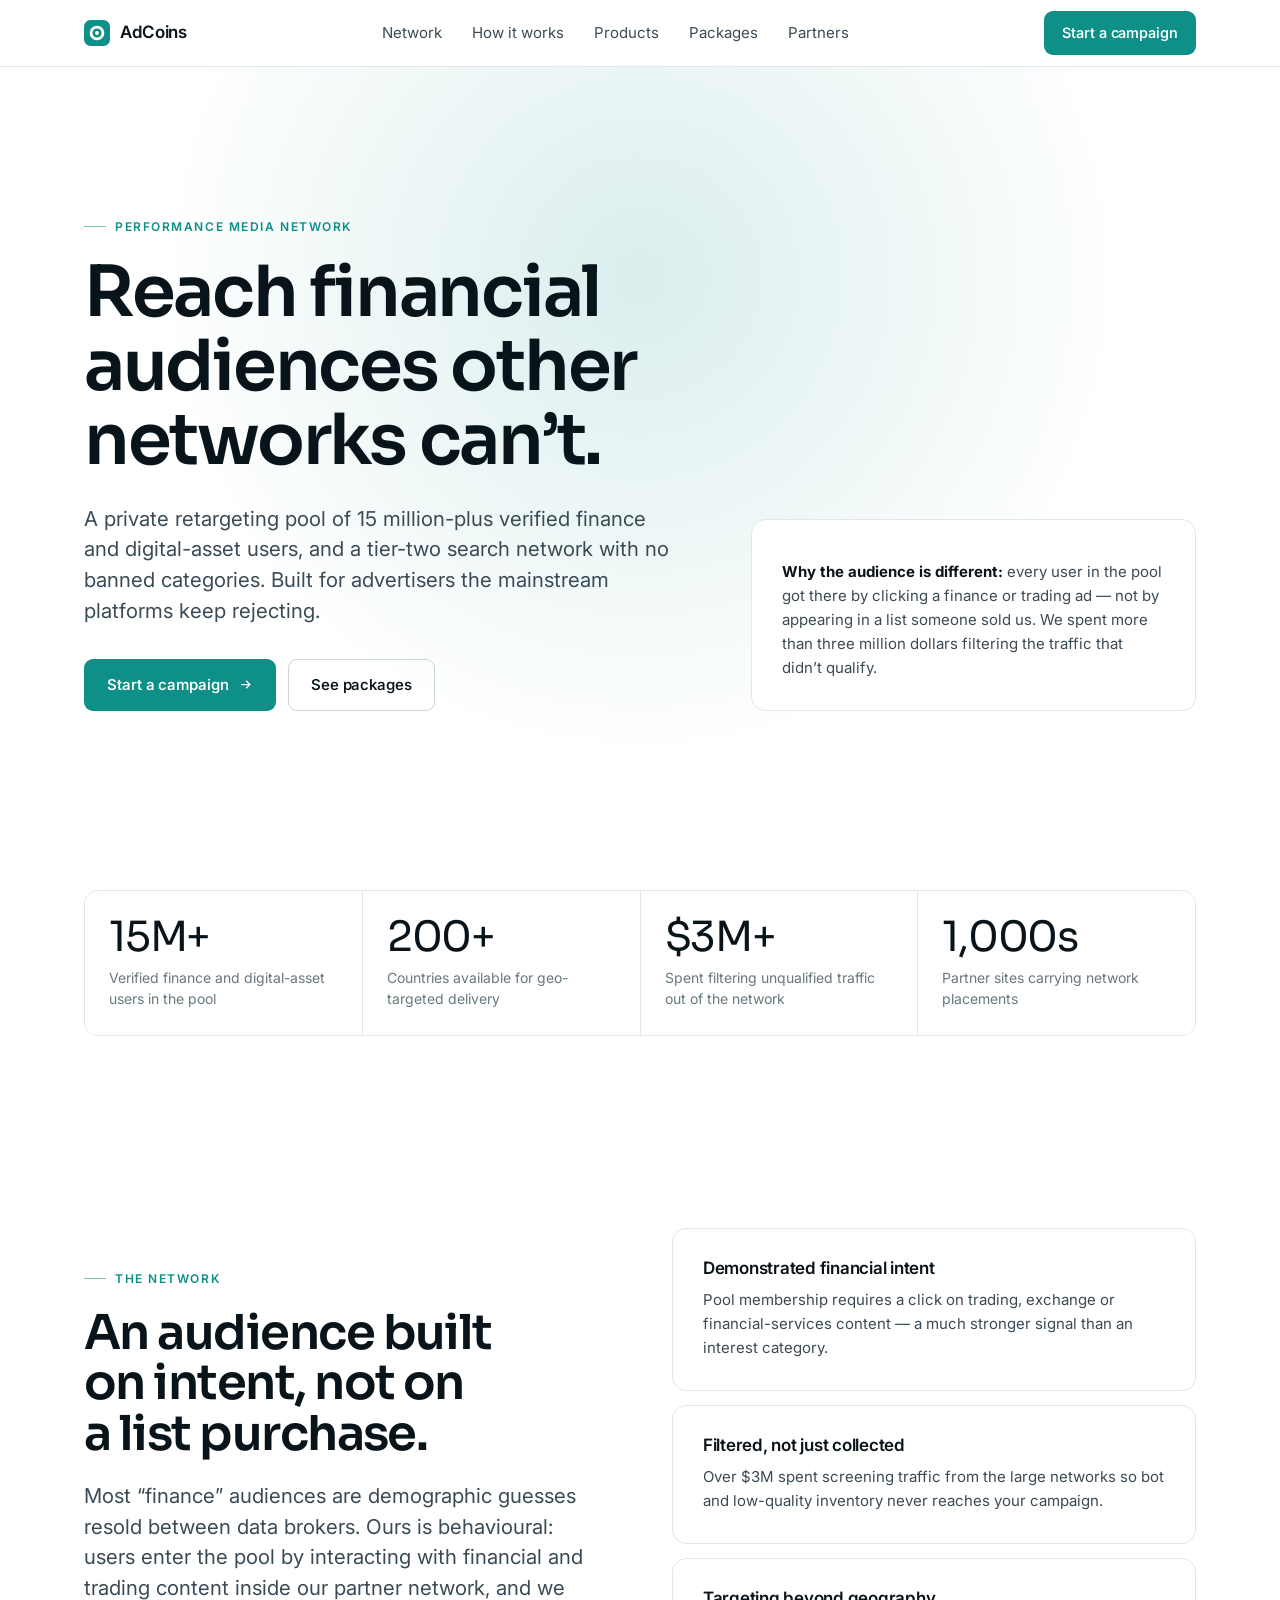
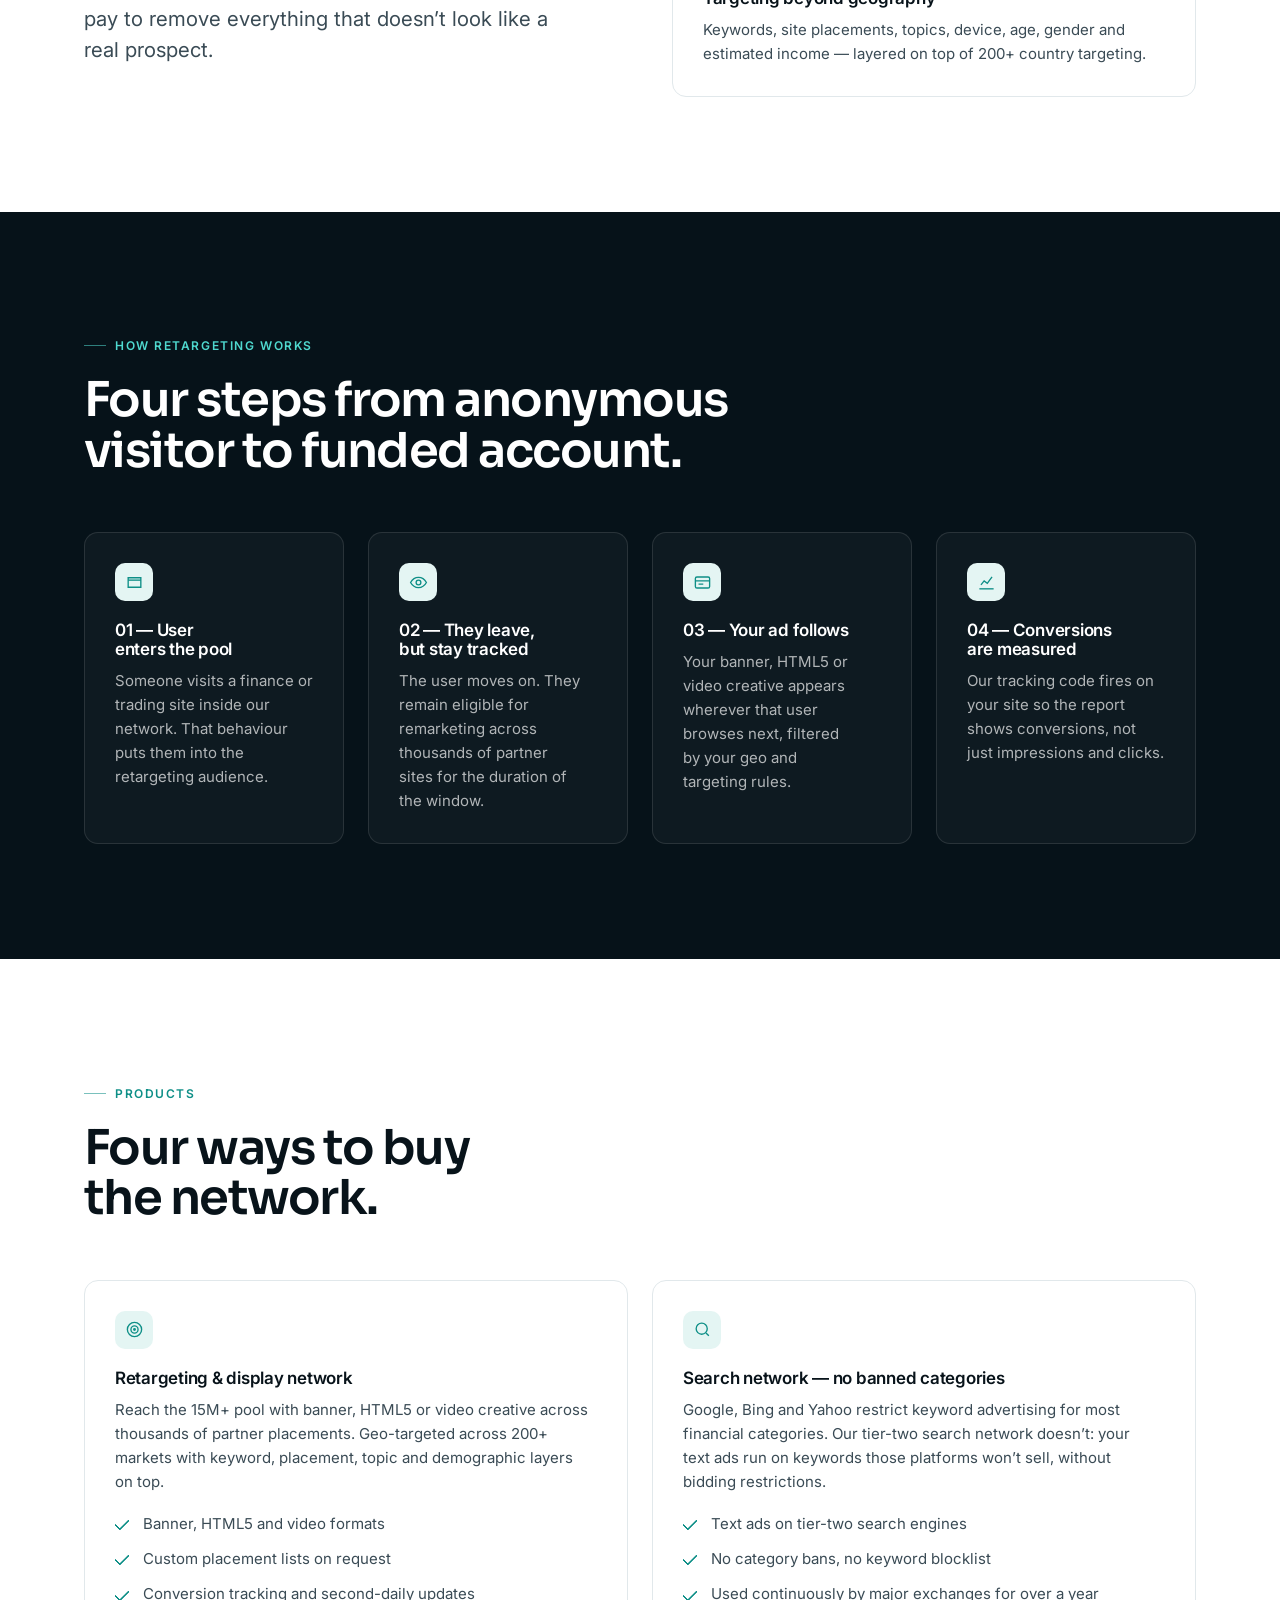
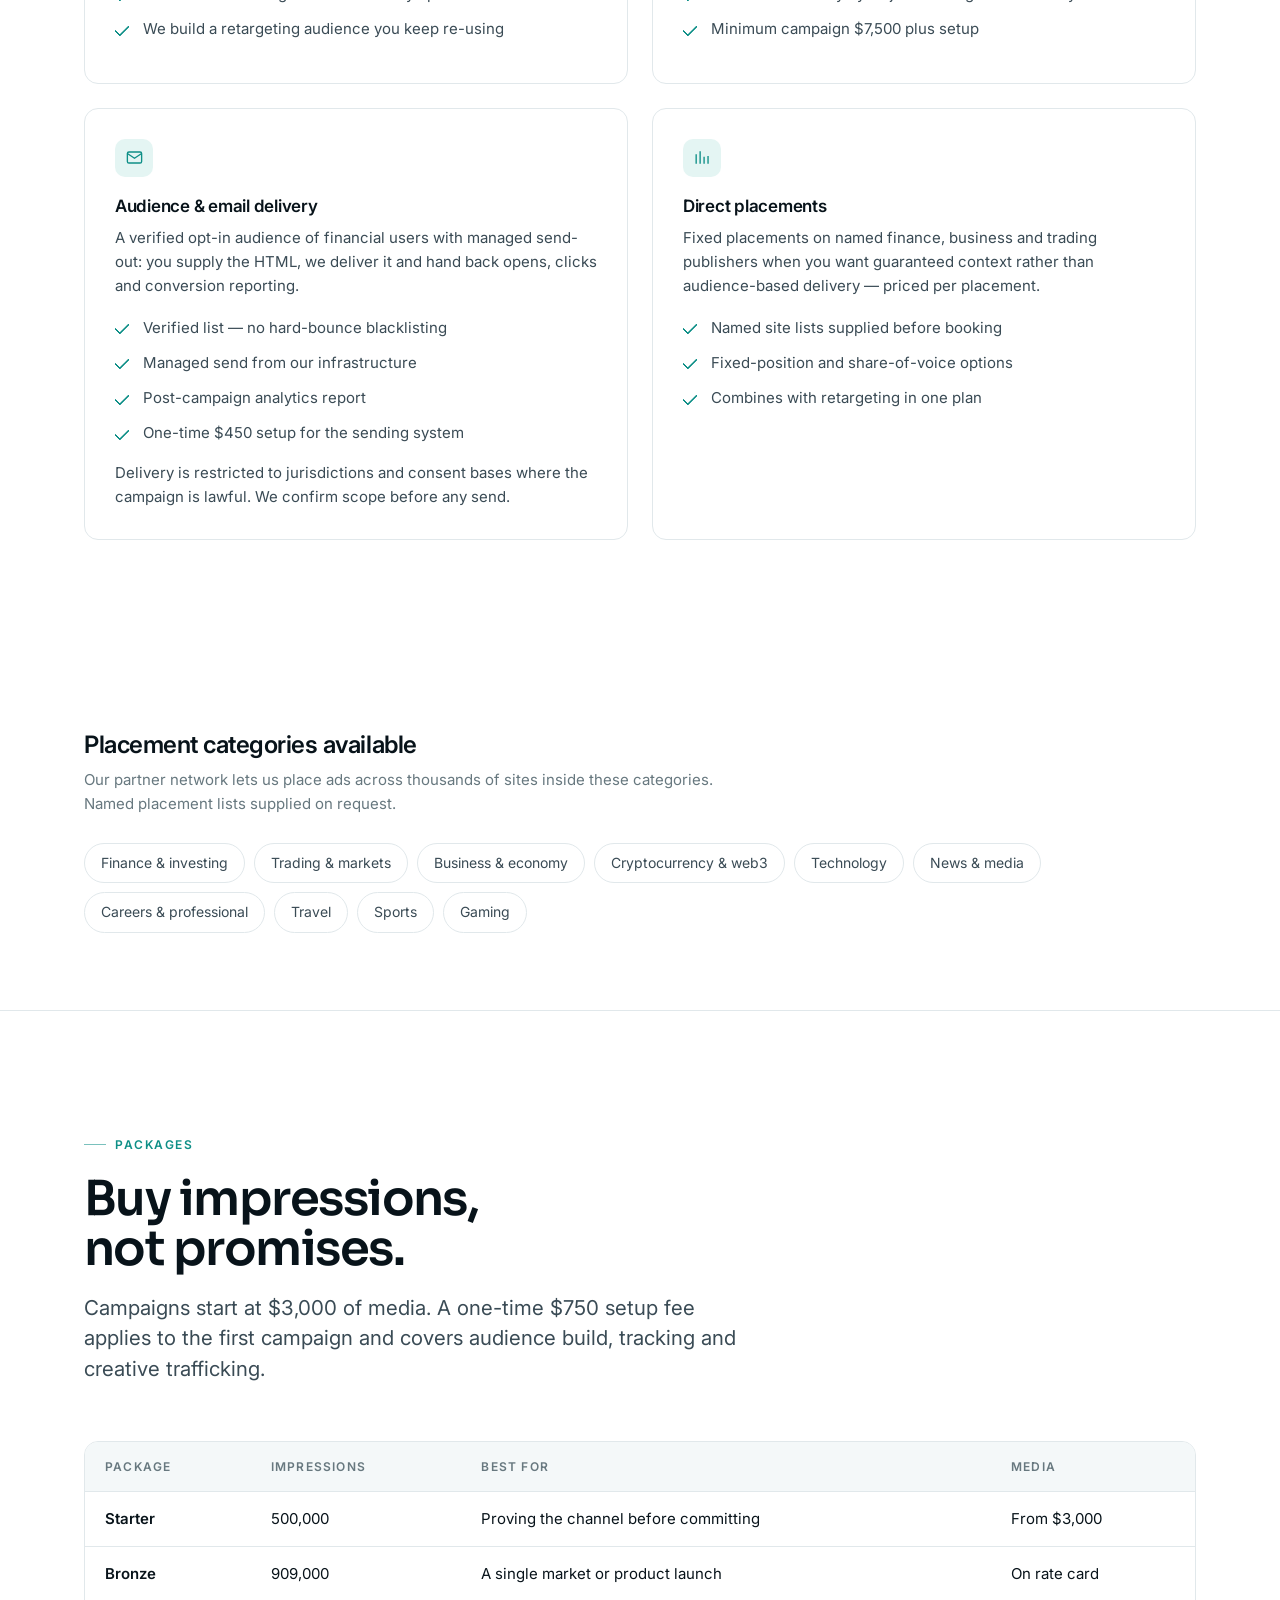
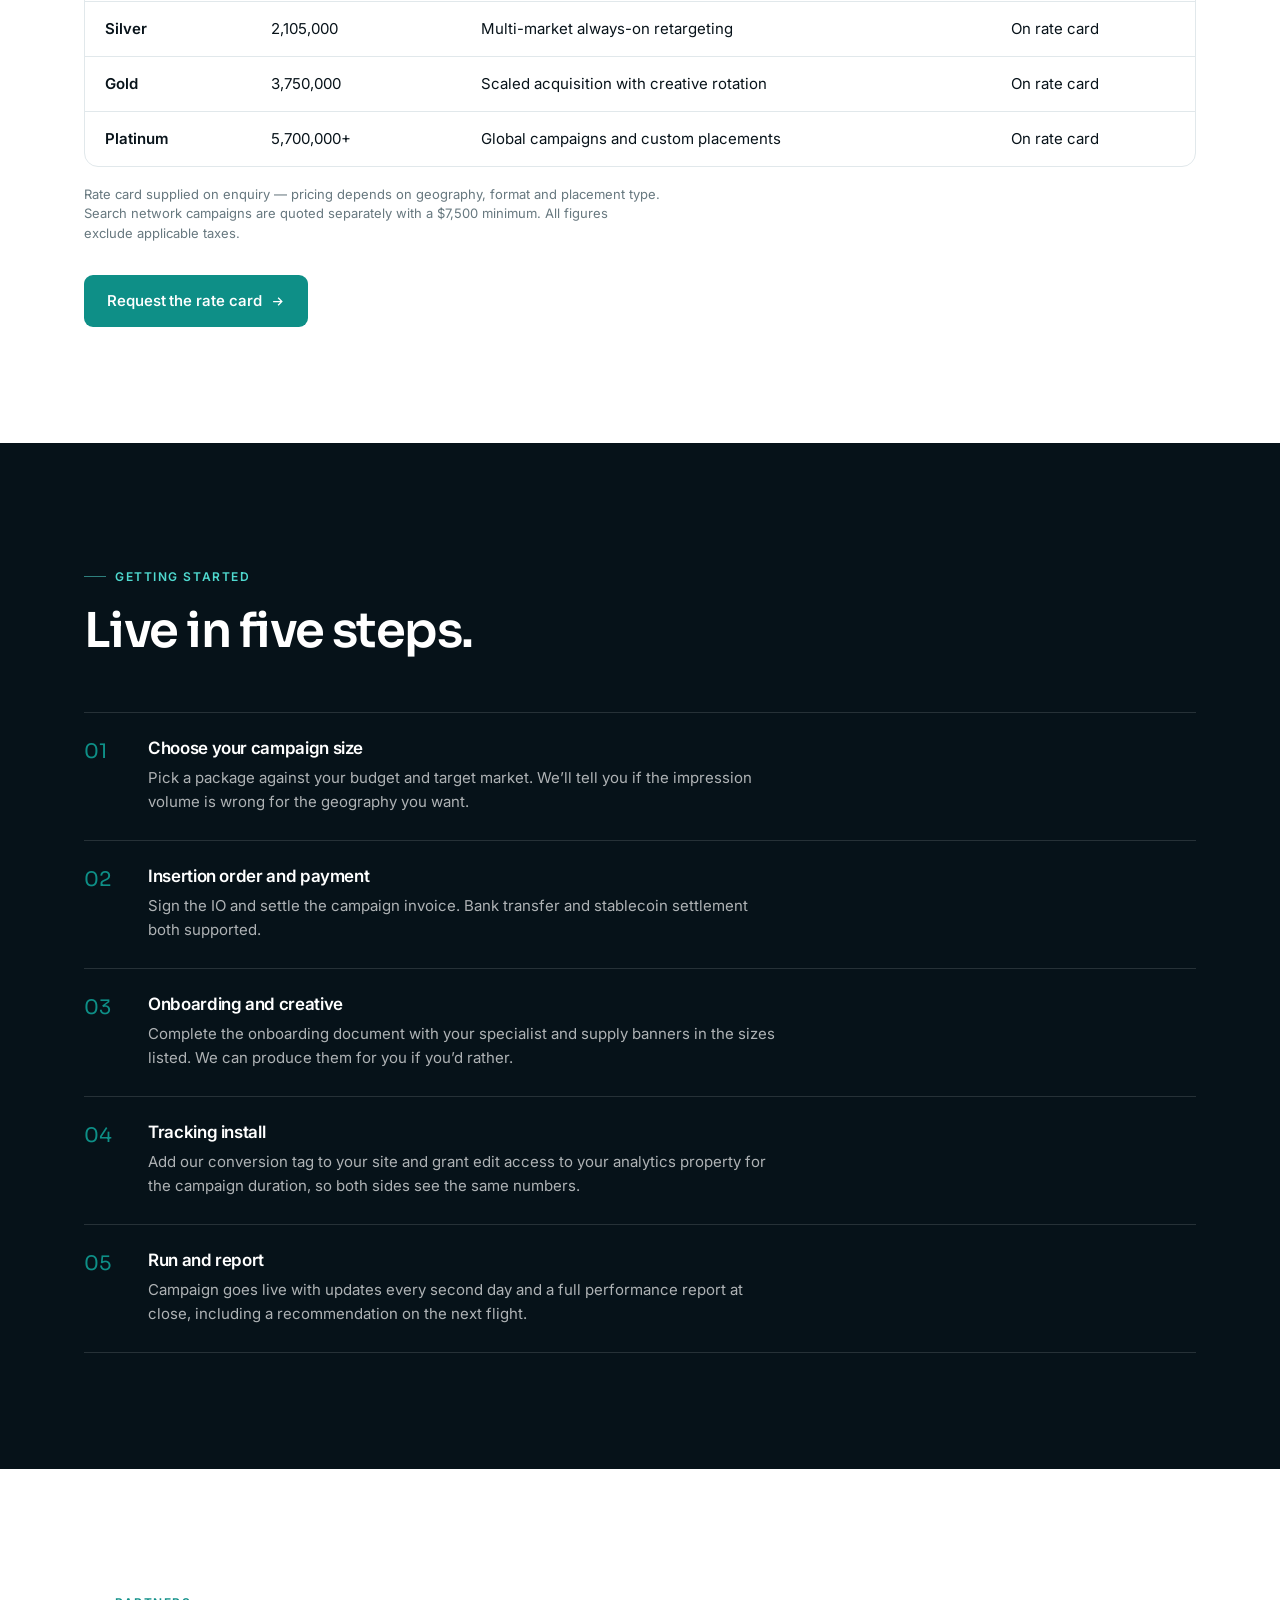
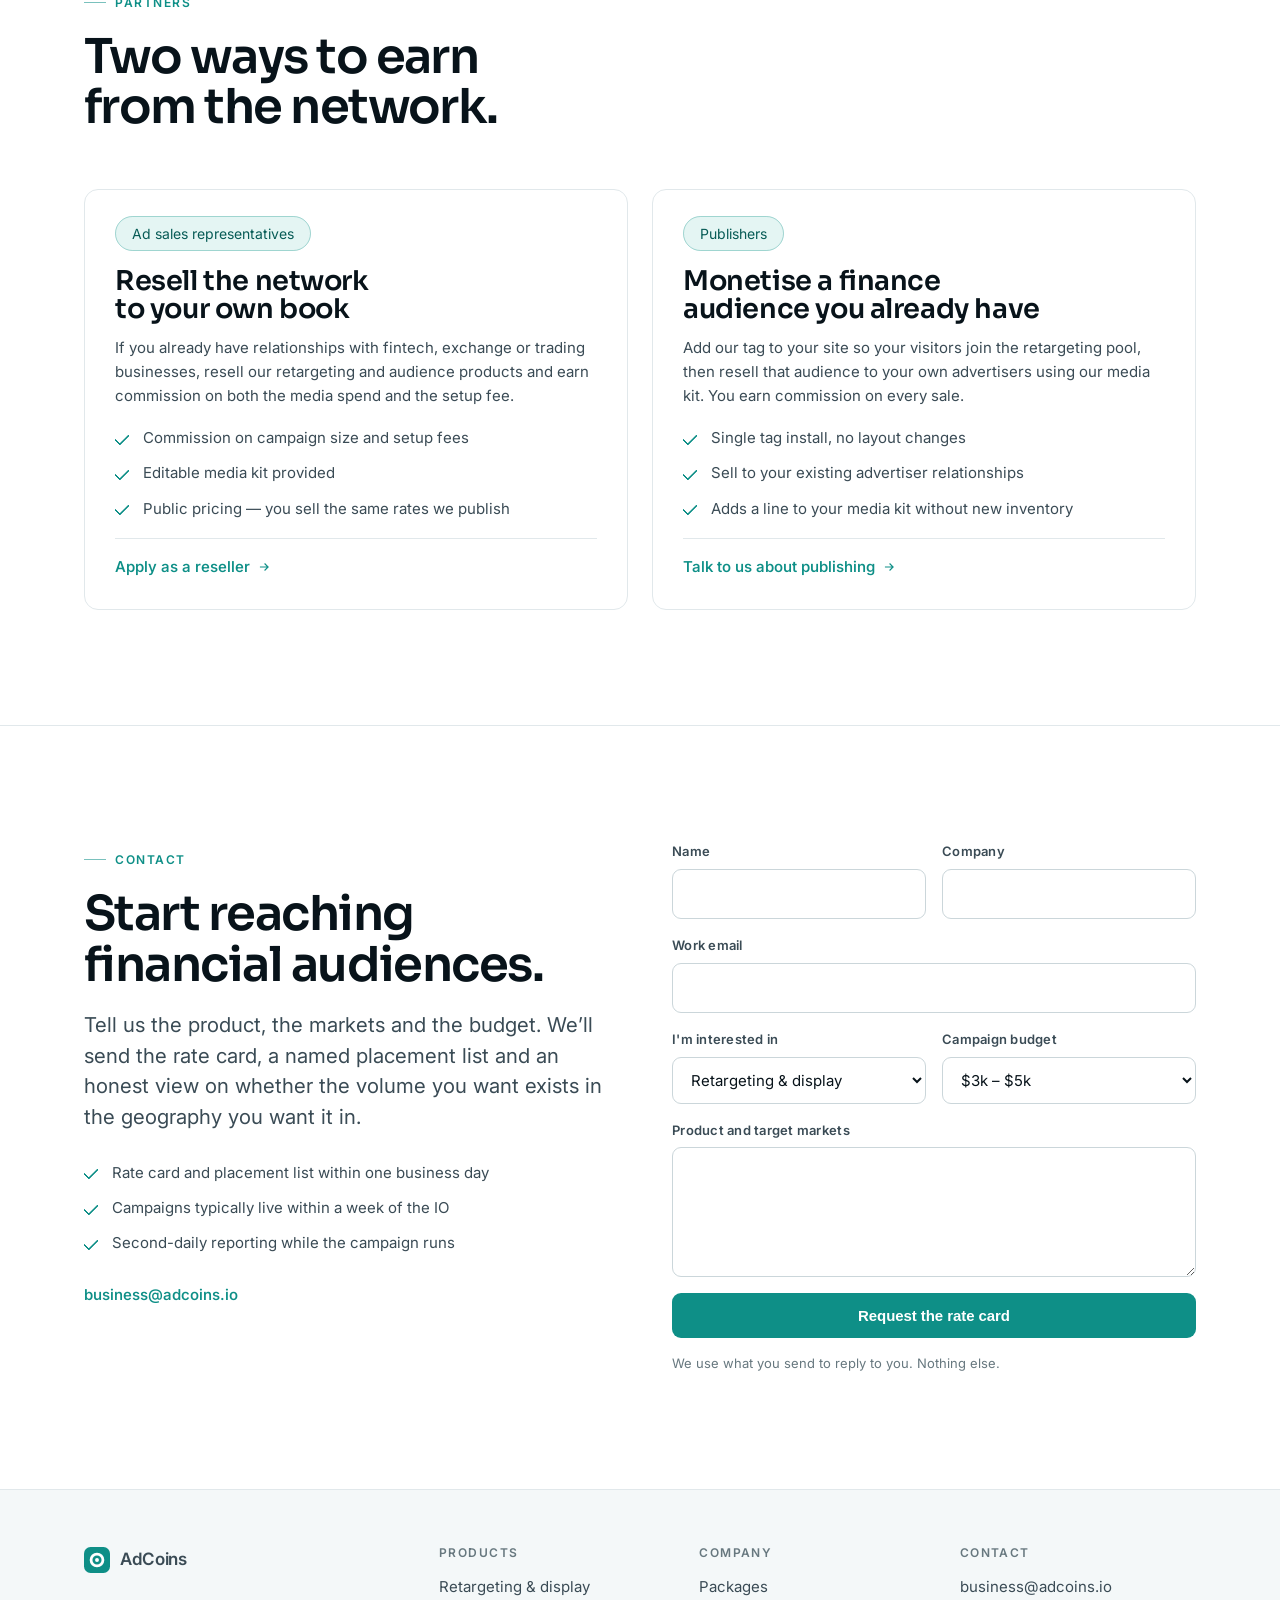
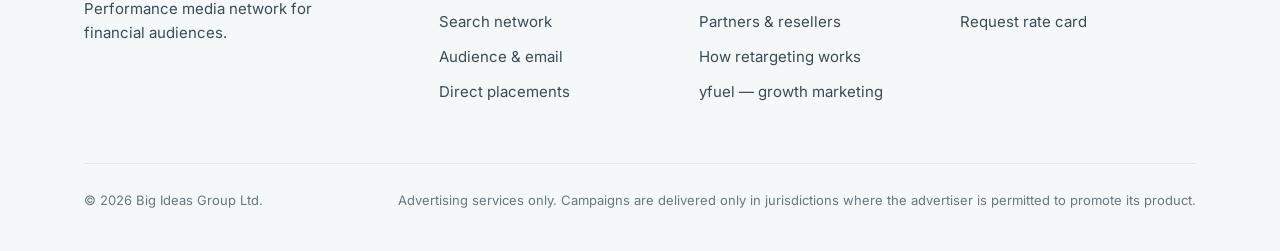
==== commit 50624713: "Rebuild bigideas.me as a quiet holding company, off the shared system The group site read as a templ" ====
--- a/index.html
+++ b/index.html
@@ -32,7 +32,6 @@
   "url":"https://adcoins.io/",
   "description":"Performance media network for financial audiences: retargeting, tier-two search and direct placements.",
   "serviceType":"Advertising network",
-  "provider":{"@type":"Organization","name":"Big Ideas Group Ltd.","url":"https://bigideas.me/"},
   "areaServed":"Worldwide"
 }
 </script>
@@ -88,7 +87,7 @@
     <div class="wrap">
       <div class="hero__grid">
         <div>
-          <p class="eyebrow">A Big Ideas Group company</p>
+          <p class="eyebrow">Performance media network</p>
           <h1 class="display h1">Reach financial<br>audiences other<br>networks can’t.</h1>
           <p class="lede hero__lede">A private retargeting pool of 15 million-plus verified finance and
             digital-asset users, and a tier-two search network with no banned categories.
@@ -502,8 +501,7 @@
           </svg>
           <span>AdCoins</span>
         </a>
-        <p class="foot__blurb">Performance media network for financial audiences.
-          A Big Ideas Group company.</p>
+        <p class="foot__blurb">Performance media network for financial audiences.</p>
       </div>
 
       <div class="foot">
@@ -521,7 +519,7 @@
         <ul>
           <li><a href="#packages">Packages</a></li>
           <li><a href="#partners">Partners &amp; resellers</a></li>
-          <li><a href="https://bigideas.me/">Big Ideas Group</a></li>
+          <li><a href="#how">How retargeting works</a></li>
           <li><a href="https://www.yfuel.io/">yfuel — growth marketing</a></li>
         </ul>
       </div>
@@ -536,7 +534,7 @@
     </div>
 
     <div class="foot__bottom">
-      <span>&copy; <span data-year>2026</span> Big Ideas Group Ltd. AdCoins is a trading brand of Big Ideas Group Ltd.</span>
+      <span>&copy; <span data-year>2026</span> Big Ideas Group Ltd.</span>
       <span>Advertising services only. Campaigns are delivered only in jurisdictions where the advertiser is permitted to promote its product.</span>
     </div>
   </div>
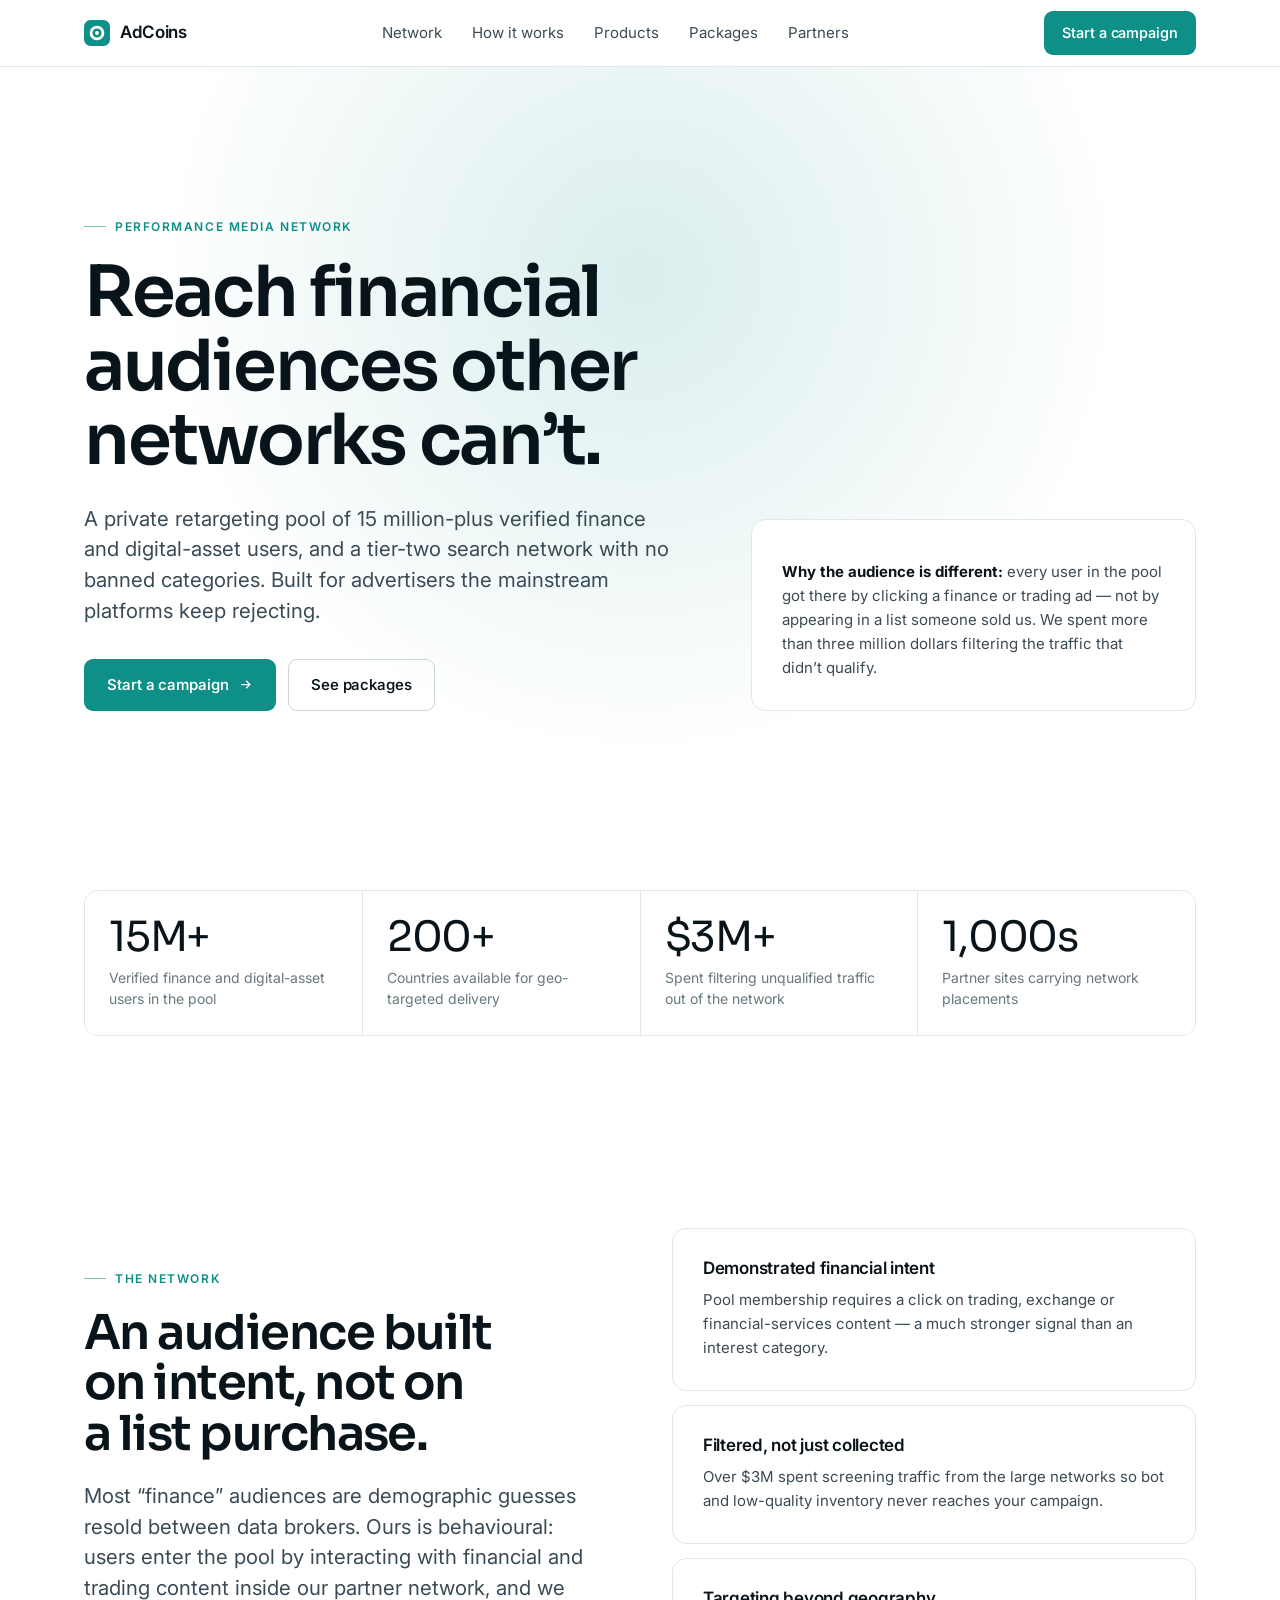
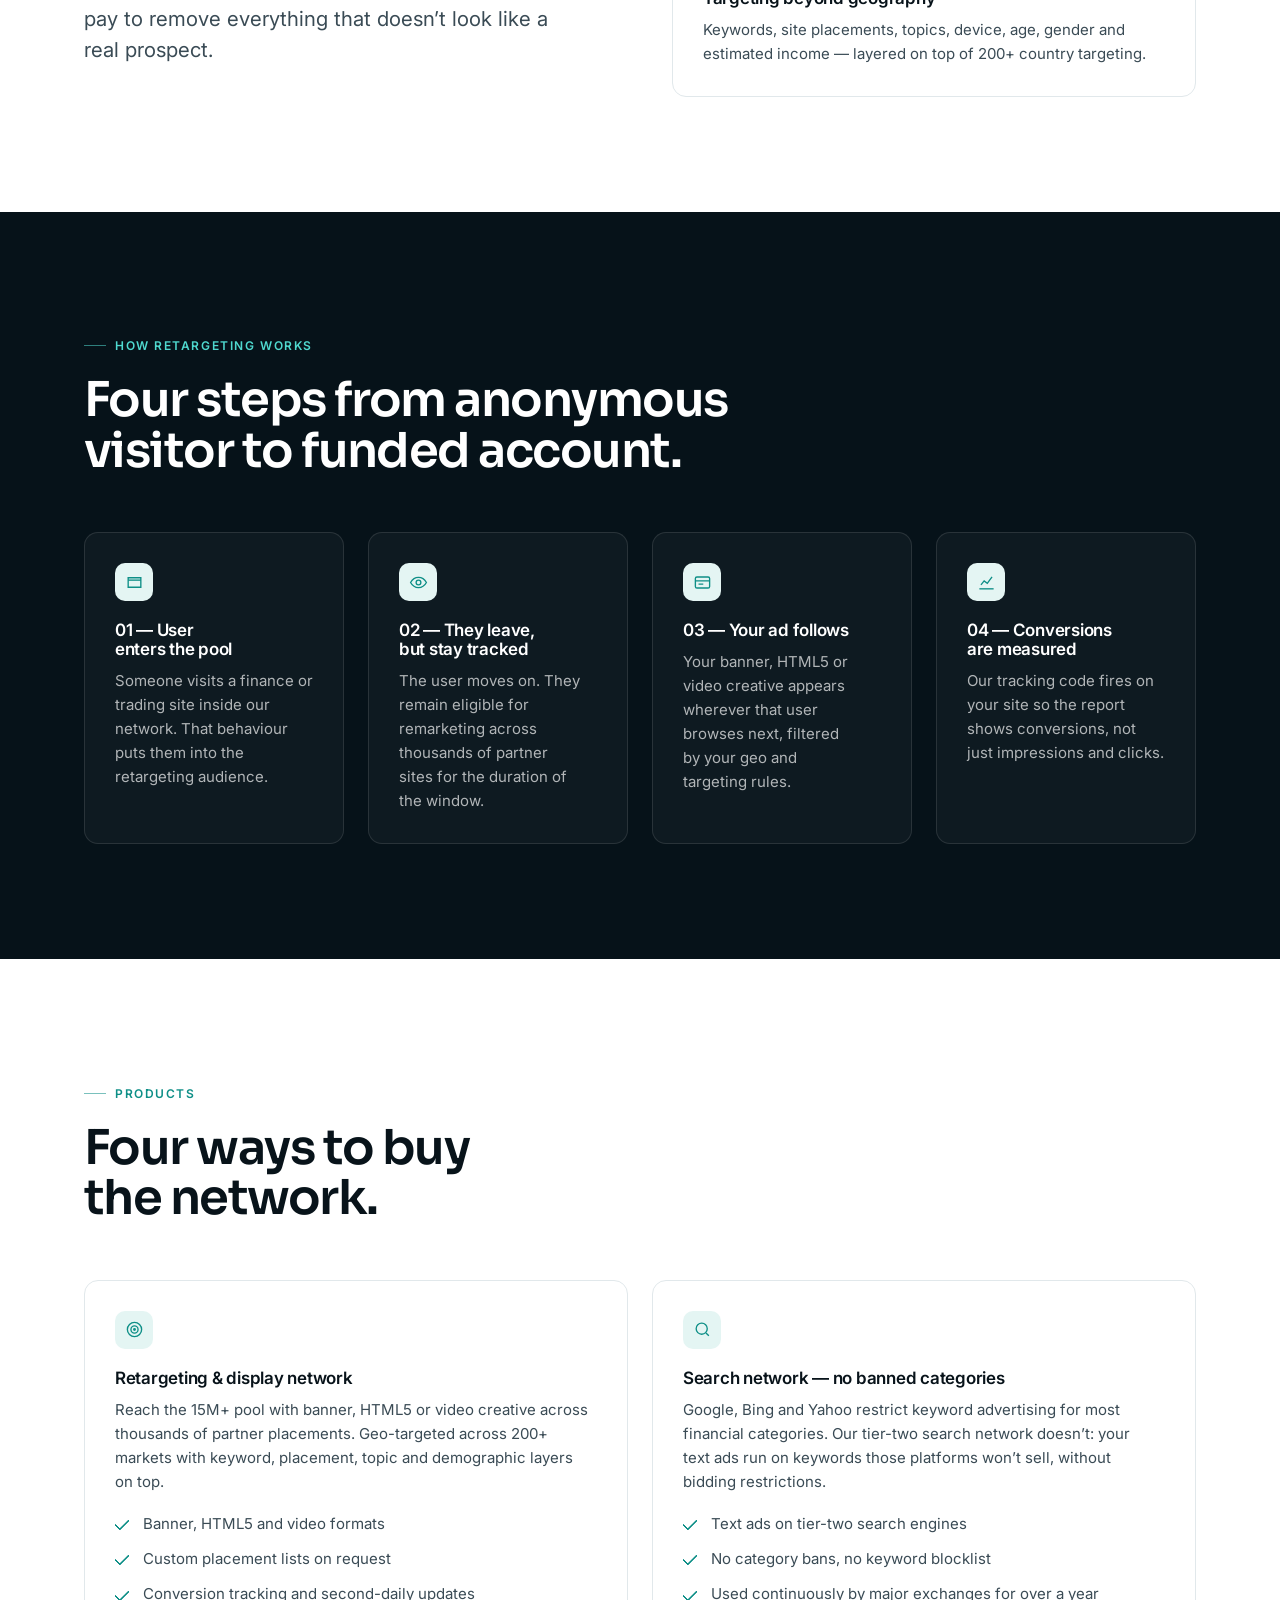
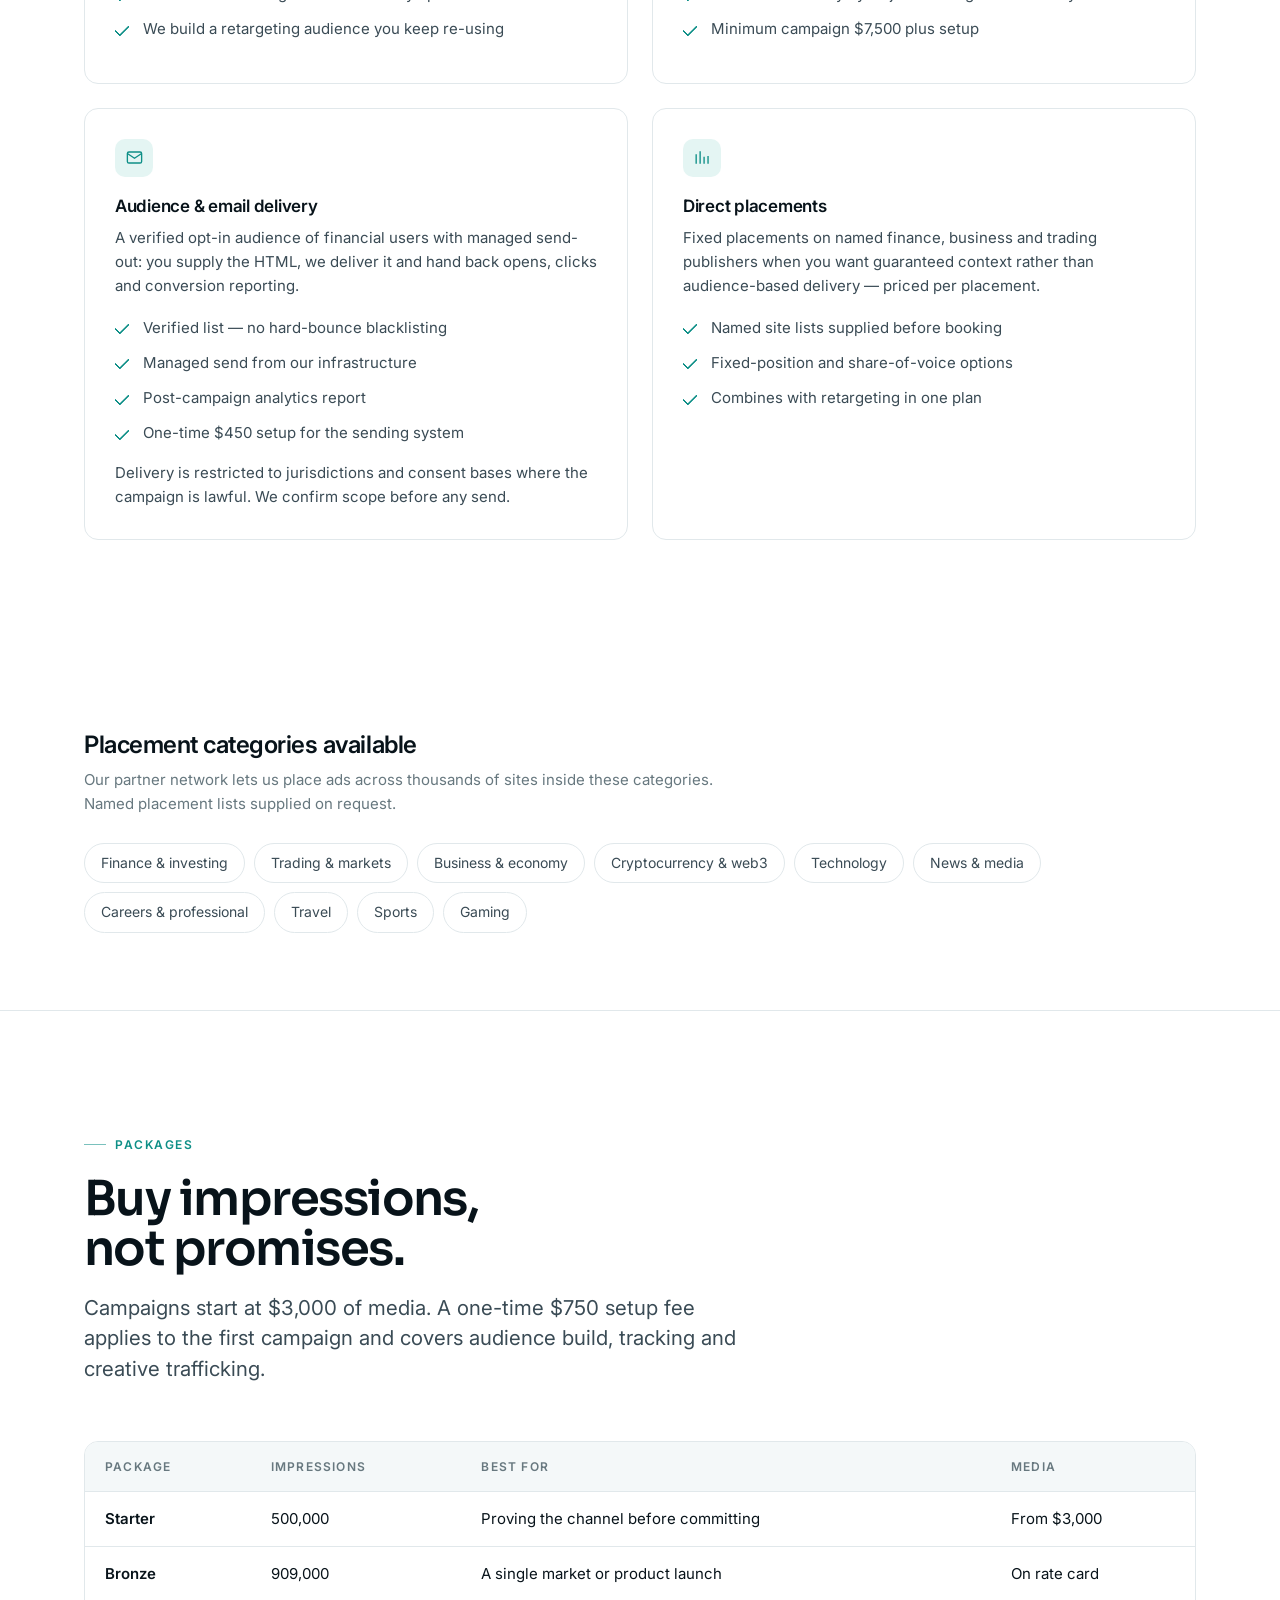
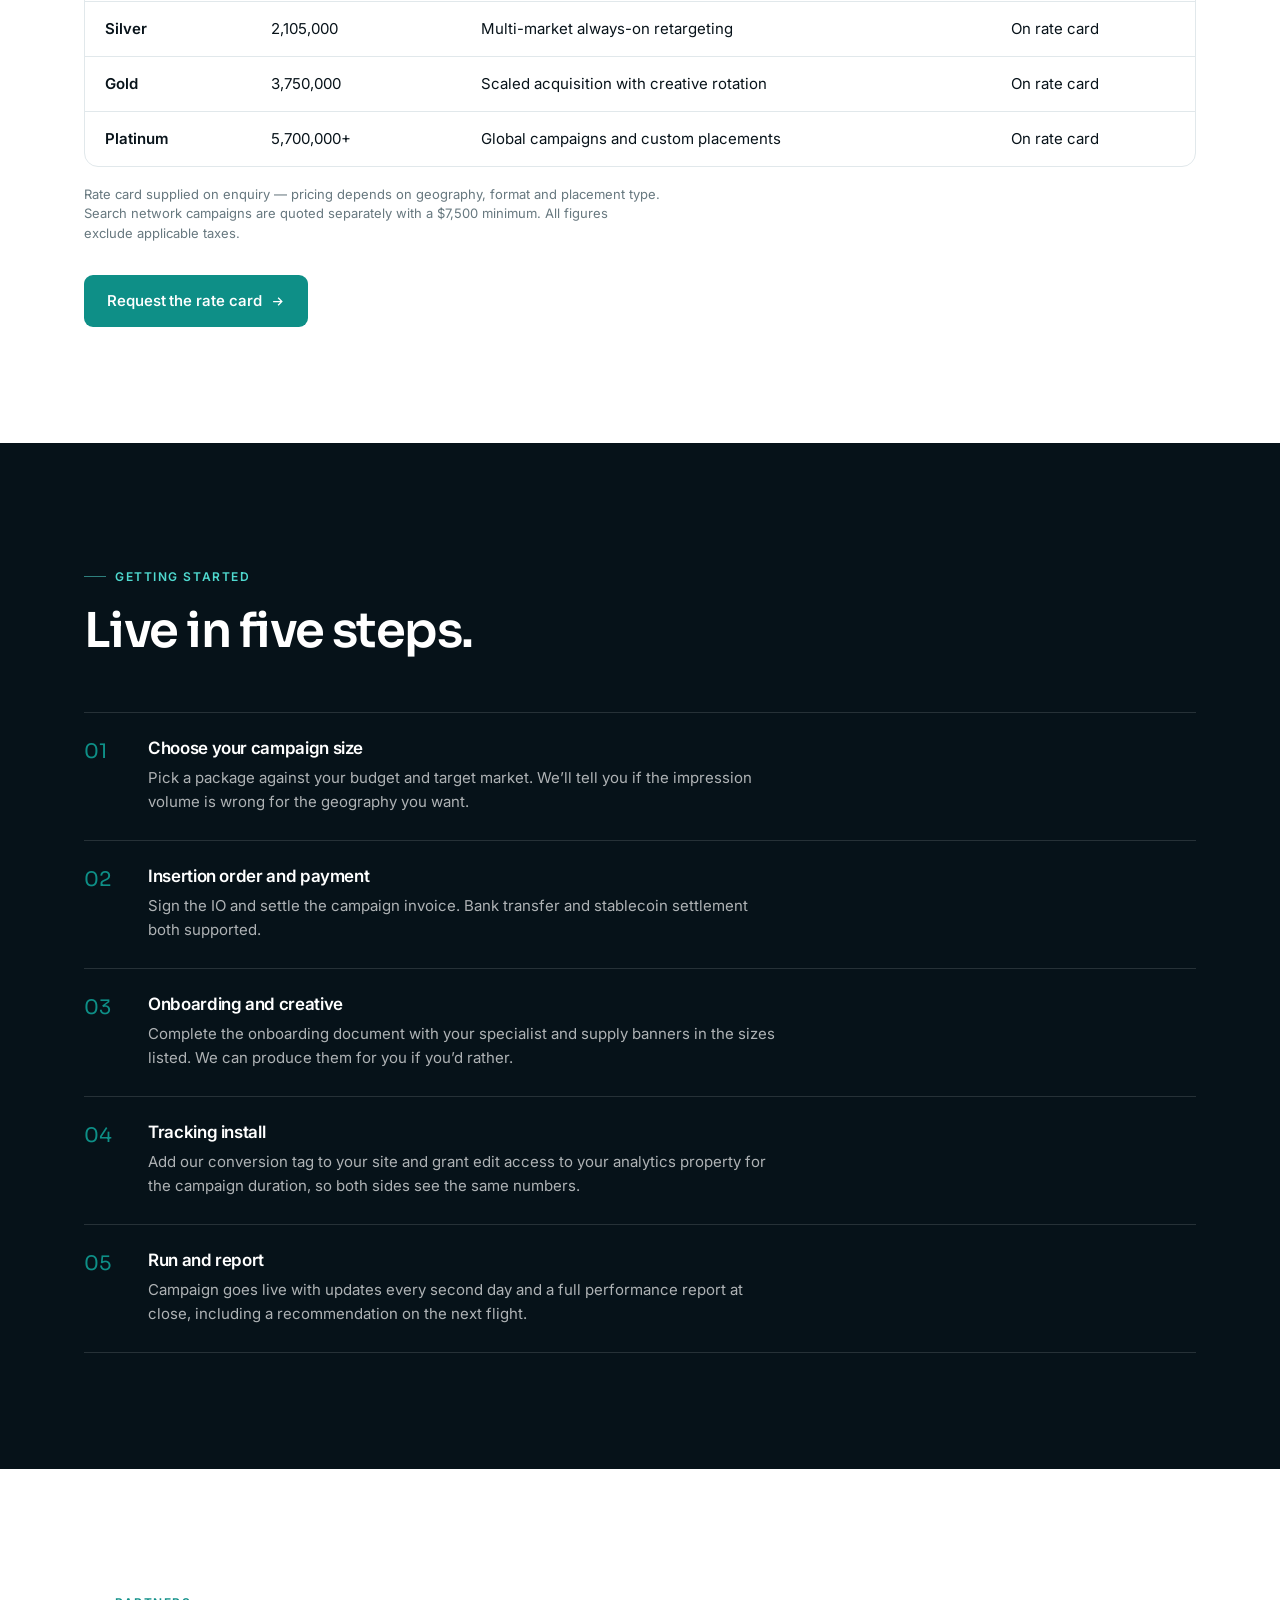
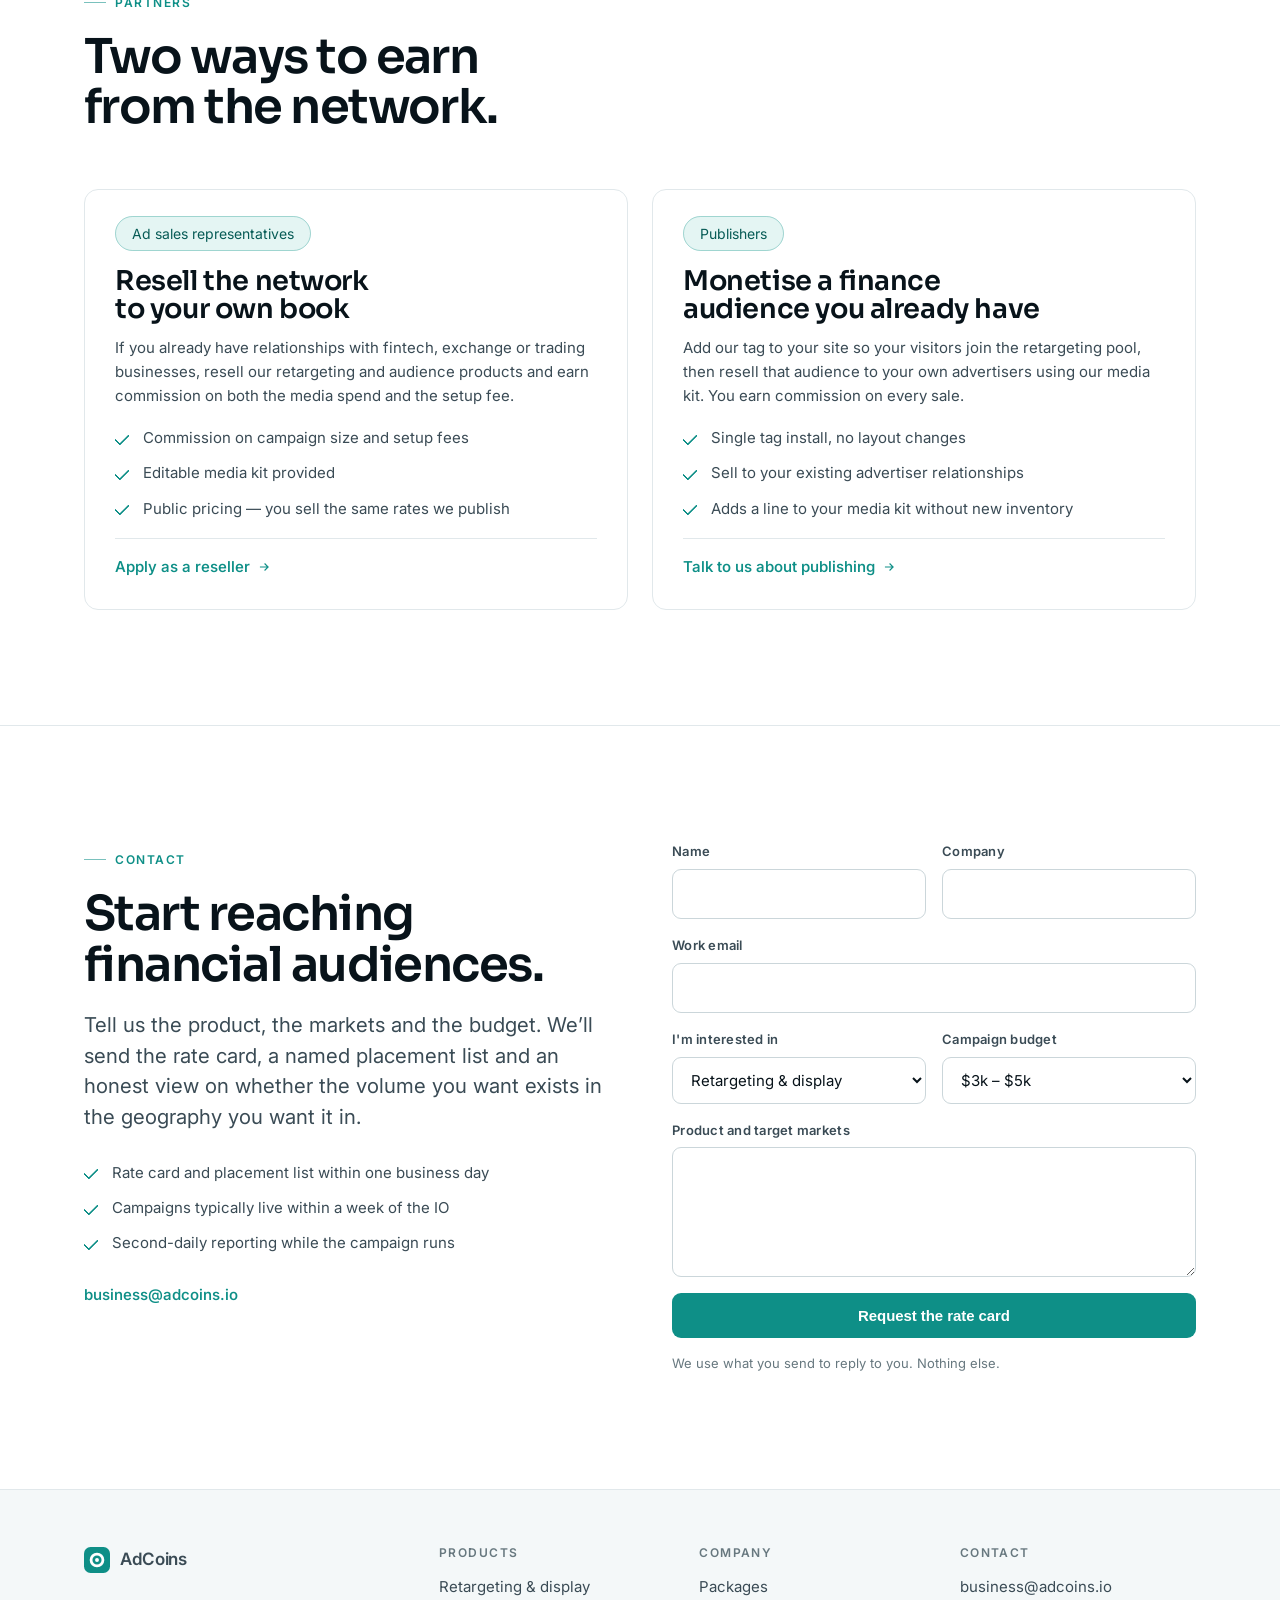
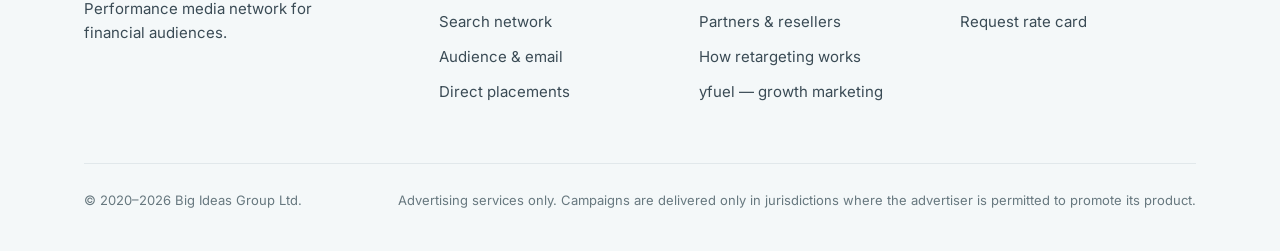
==== commit 58db68a1: "Simplify bigideas.me to three sections, add nav, fix copyright years Cut Approach and Interests -- t" ====
--- a/index.html
+++ b/index.html
@@ -534,7 +534,7 @@
     </div>
 
     <div class="foot__bottom">
-      <span>&copy; <span data-year>2026</span> Big Ideas Group Ltd.</span>
+      <span>&copy; 2020–<span data-year>2026</span> Big Ideas Group Ltd.</span>
       <span>Advertising services only. Campaigns are delivered only in jurisdictions where the advertiser is permitted to promote its product.</span>
     </div>
   </div>
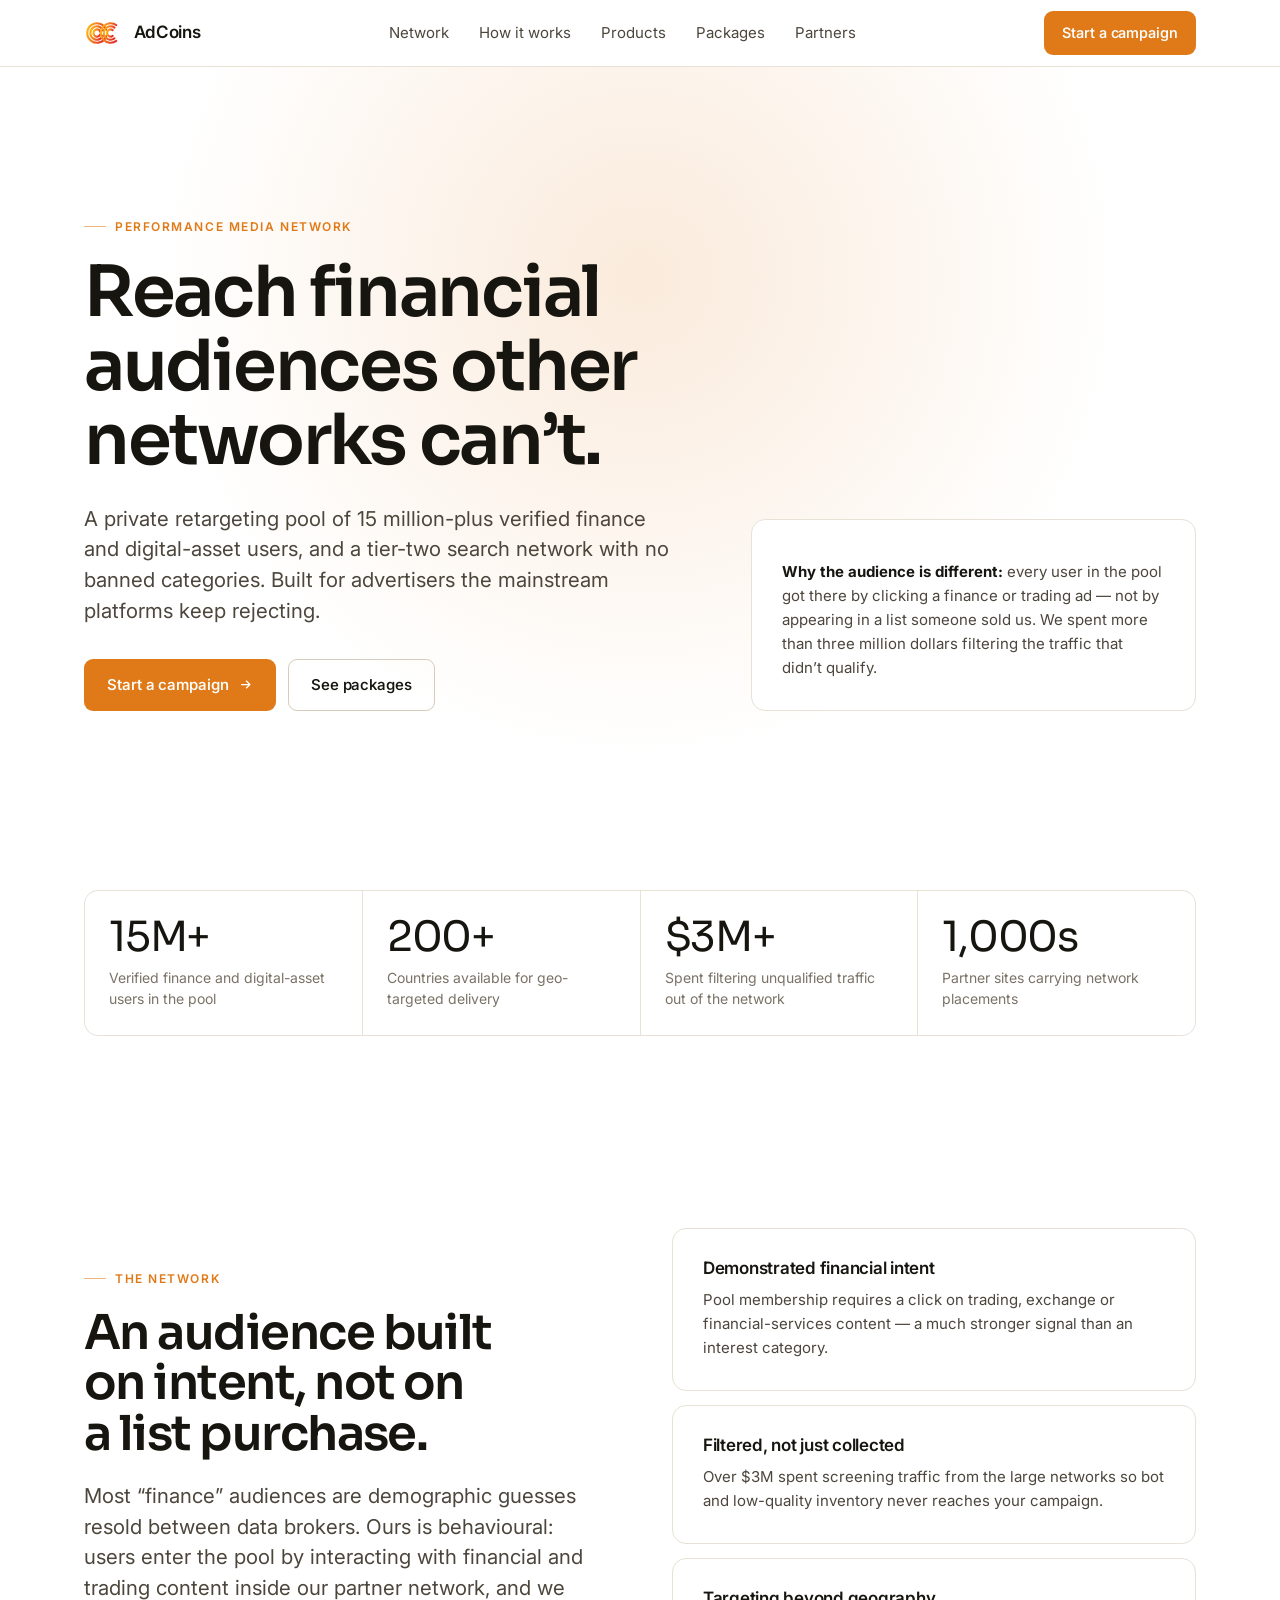
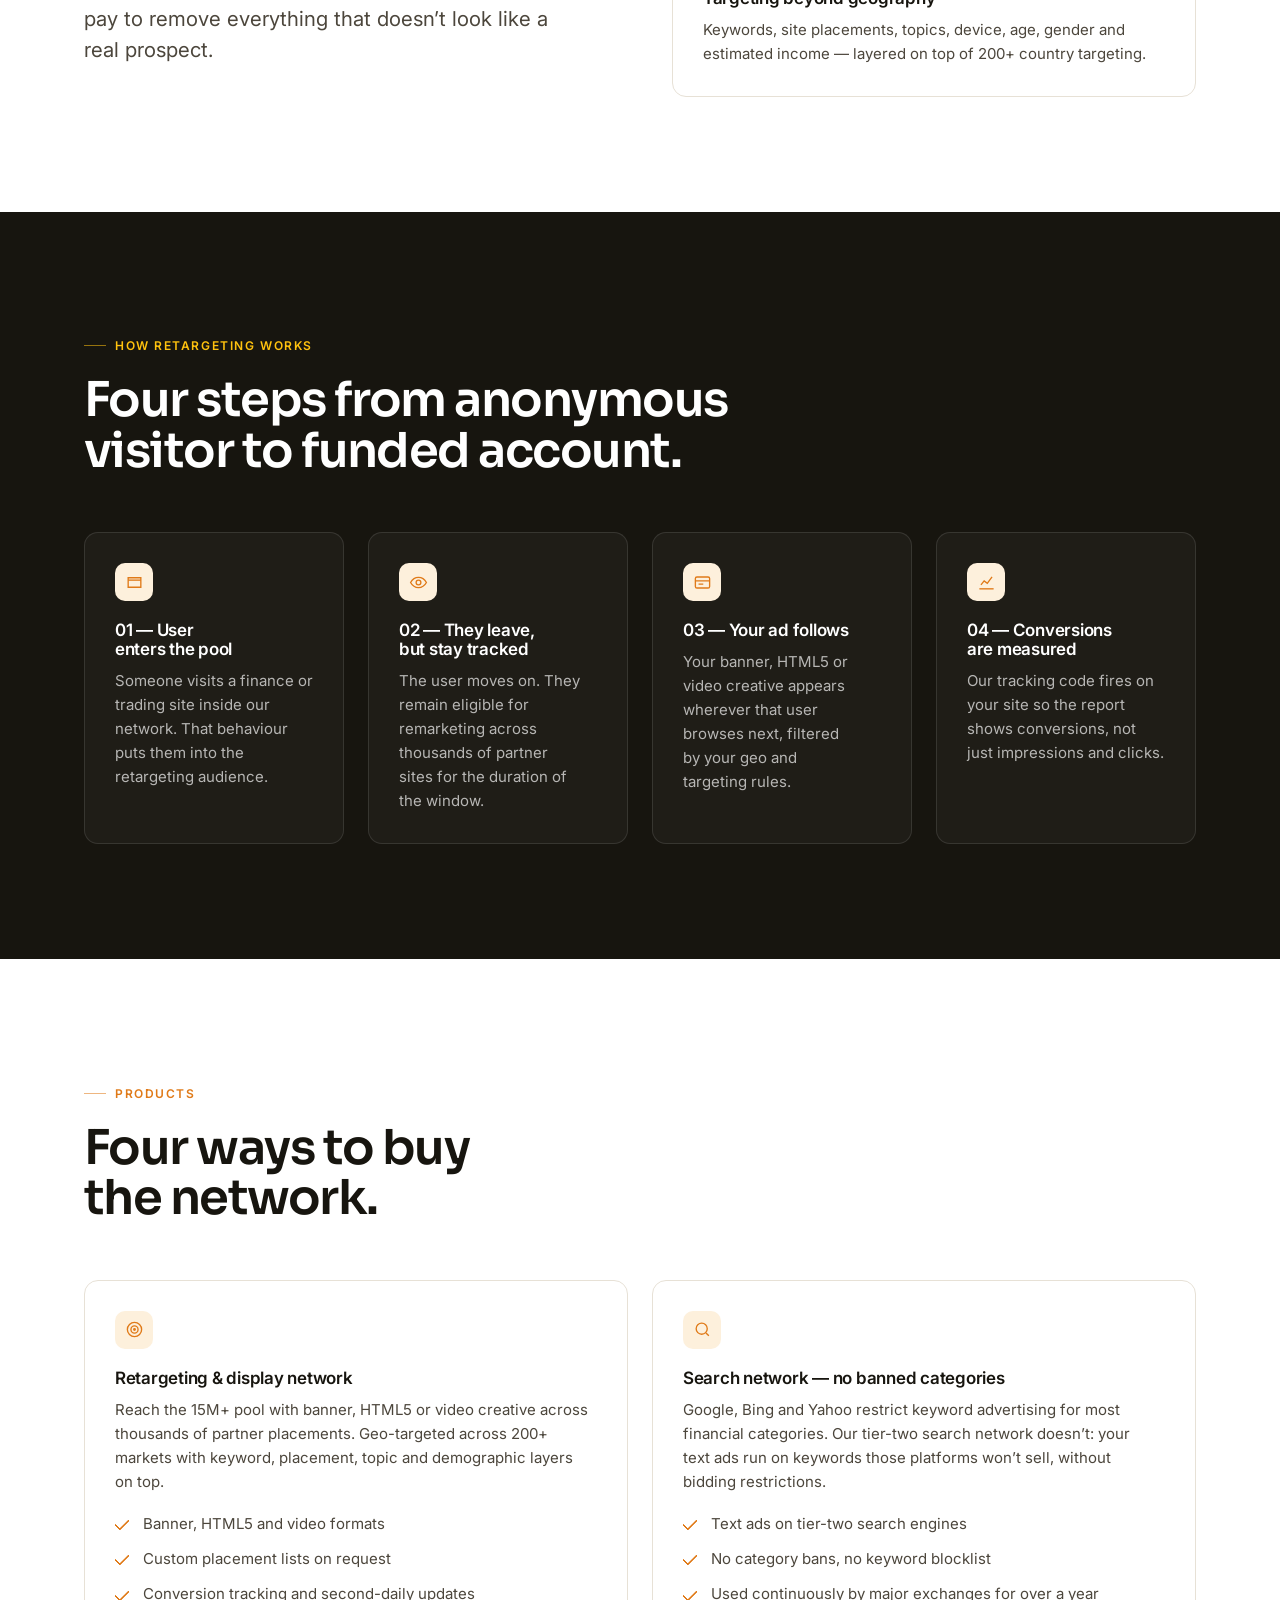
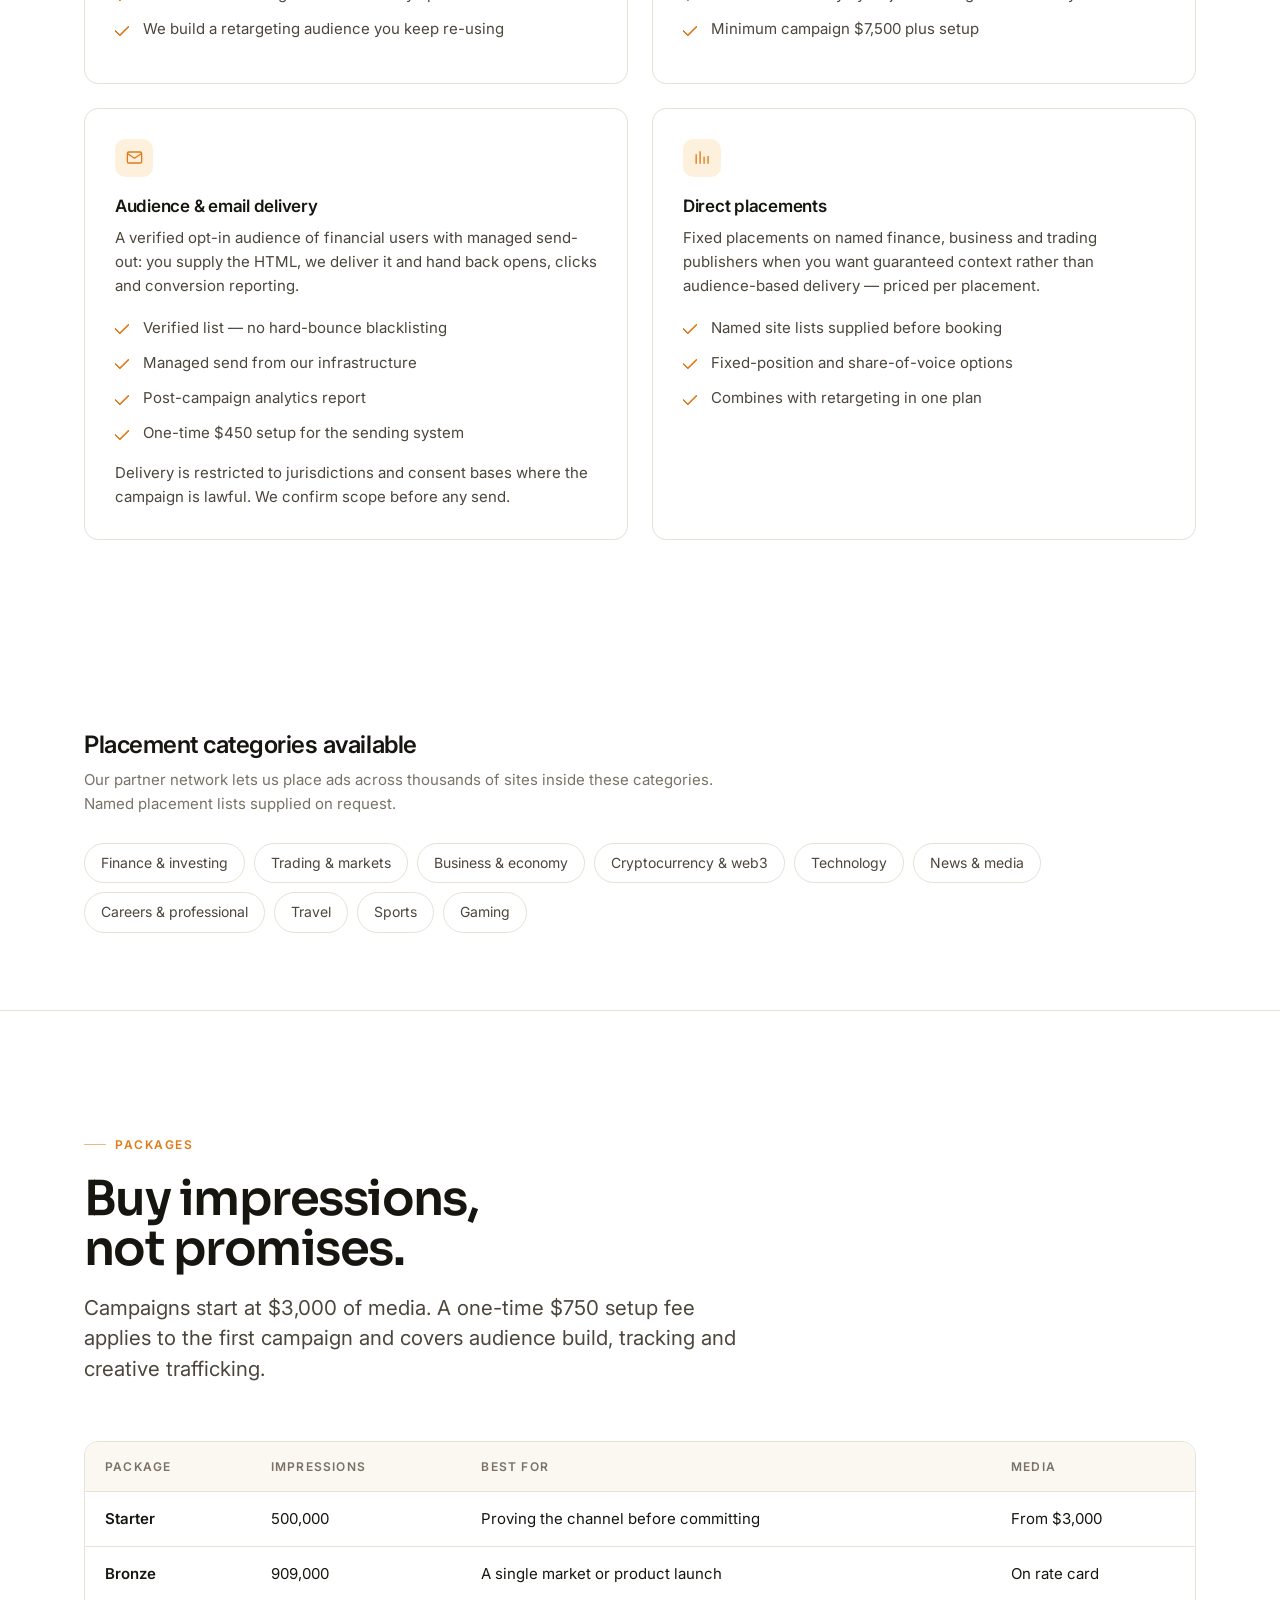
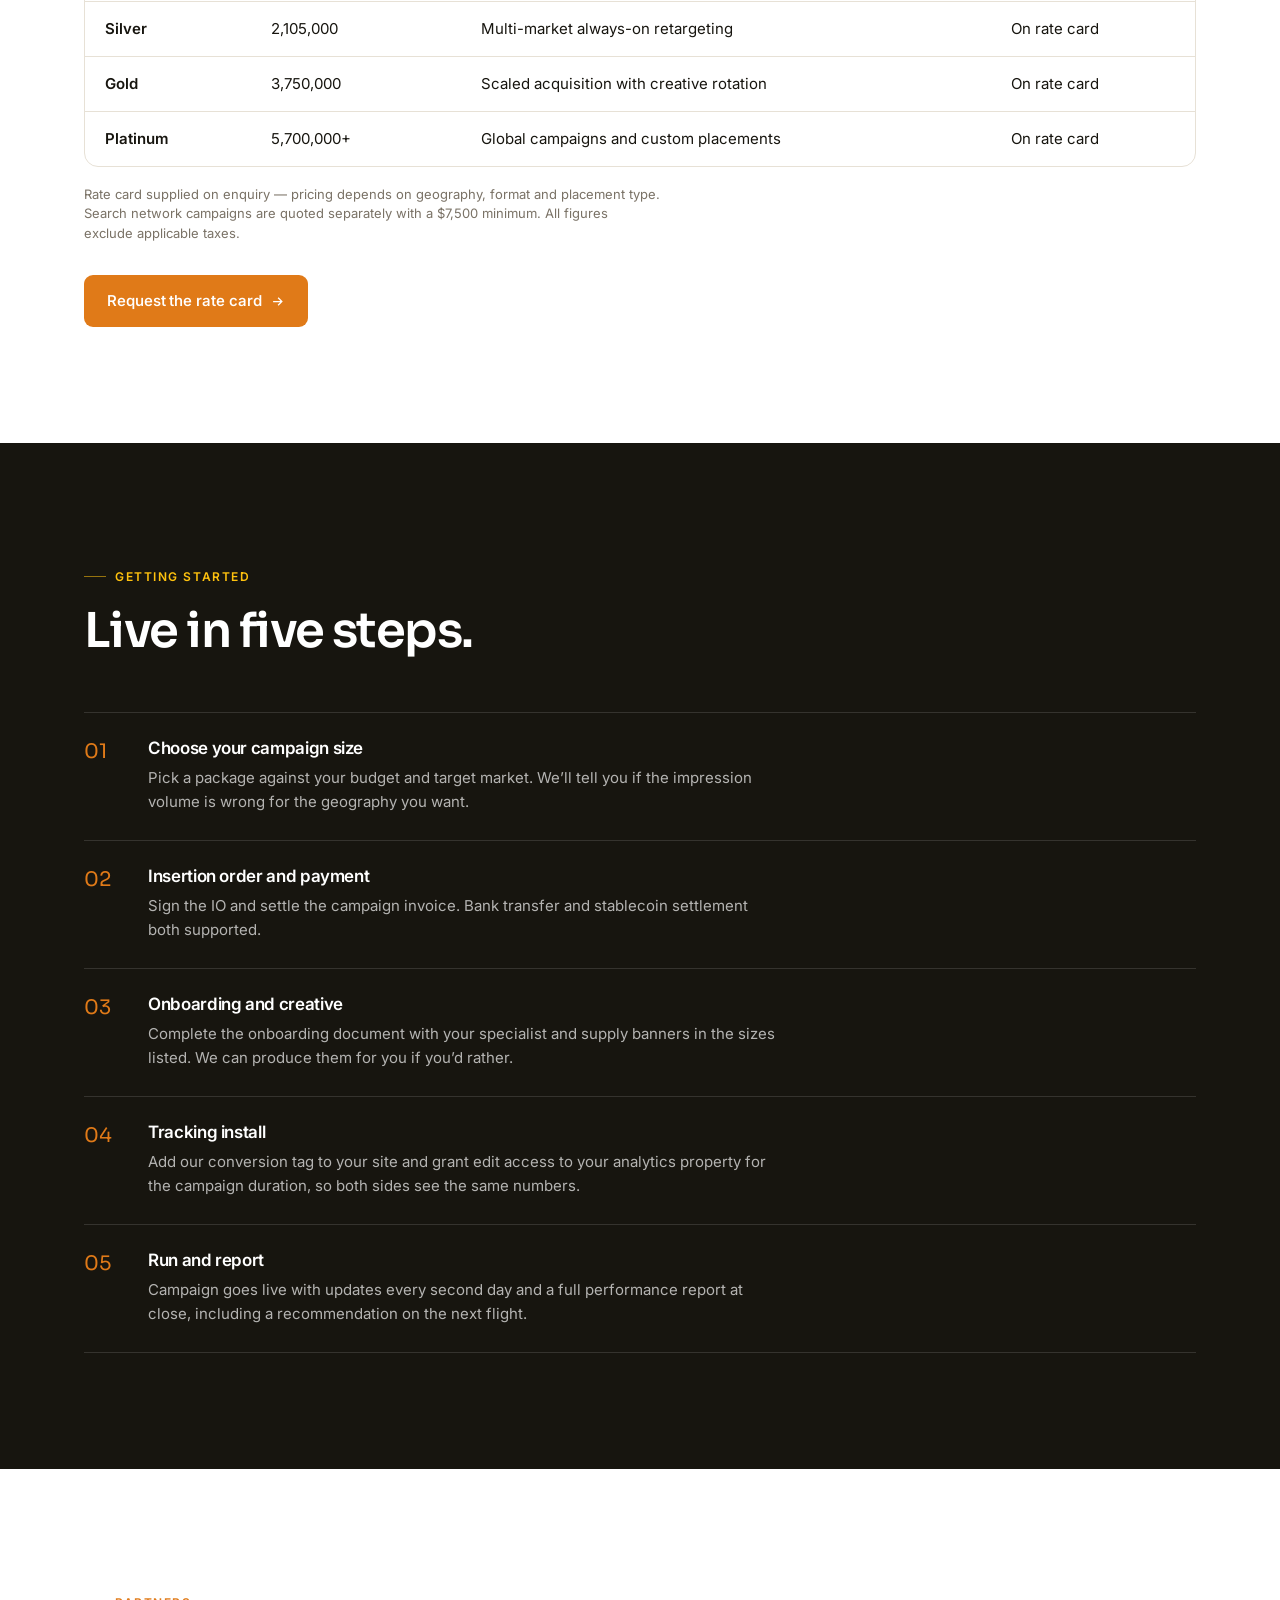
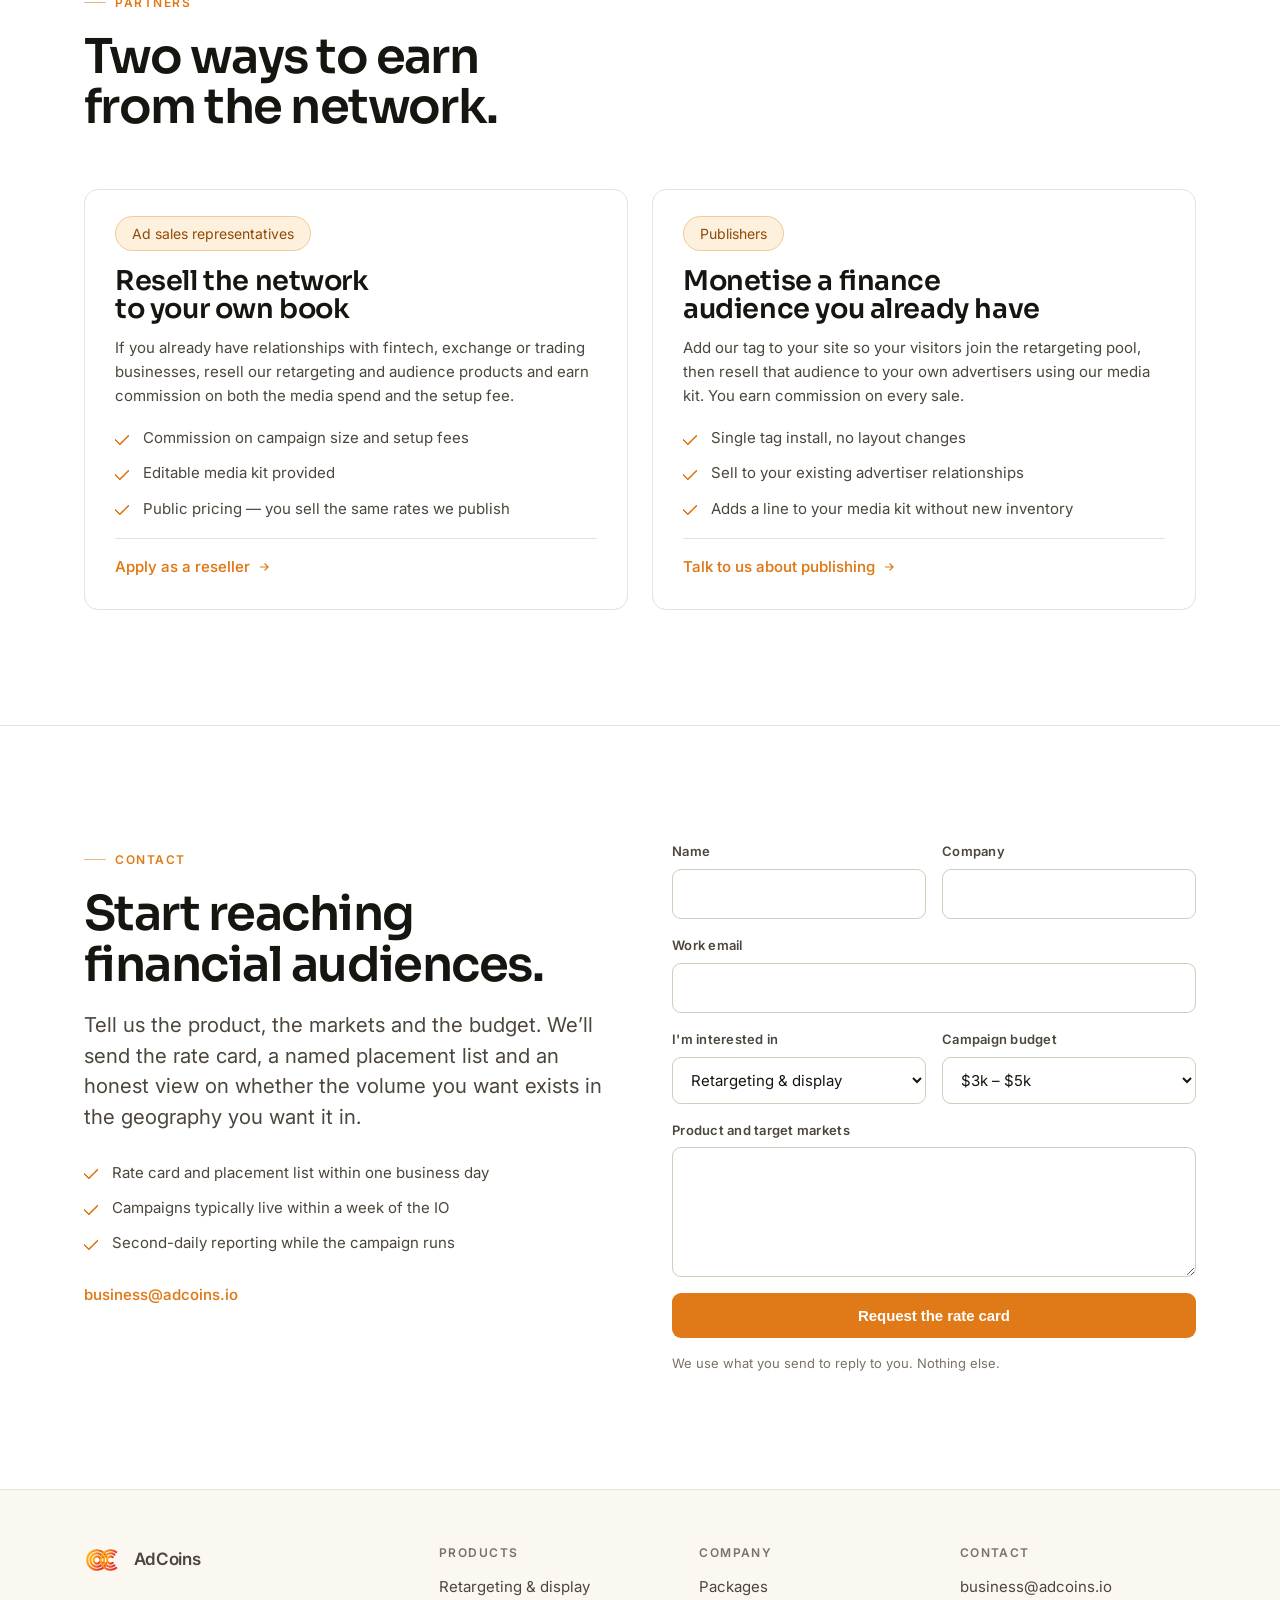
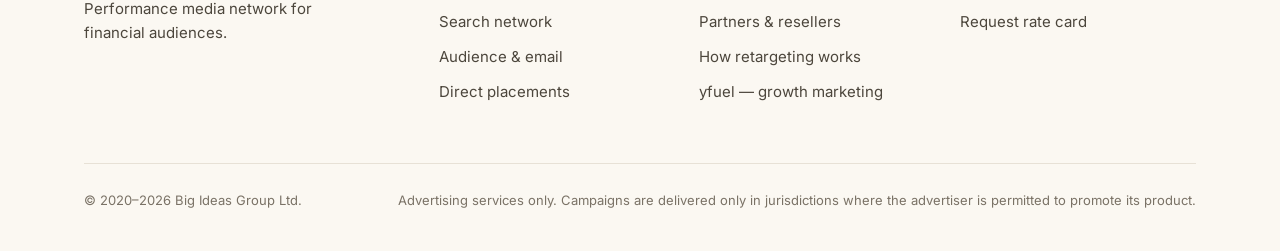
==== commit 2f04ff91: "Put the real AdCoins and yfuel logos on the sites The placeholder glyphs I invented are gone. Both h" ====
--- a/index.html
+++ b/index.html
@@ -6,7 +6,7 @@
 <title>AdCoins — Performance media network for financial audiences</title>
 <meta name="description" content="AdCoins is a private retargeting and search network for financial advertisers. Reach 15M+ verified finance and digital-asset users across 200+ markets, on a search network with no banned categories.">
 <link rel="canonical" href="https://adcoins.io/">
-<meta name="theme-color" content="#061219">
+<meta name="theme-color" content="#17150F">
 
 <meta property="og:type" content="website">
 <meta property="og:site_name" content="AdCoins">
@@ -16,7 +16,7 @@
 <meta property="og:image" content="https://adcoins.io/og.png">
 <meta name="twitter:card" content="summary_large_image">
 
-<link rel="icon" href="data:image/svg+xml,%3Csvg xmlns='http://www.w3.org/2000/svg' viewBox='0 0 32 32'%3E%3Crect width='32' height='32' rx='8' fill='%230E8F87'/%3E%3Cpath d='M16 7a9 9 0 1 0 0 18 9 9 0 0 0 0-18Zm0 3.4a5.6 5.6 0 0 1 0 11.2 5.6 5.6 0 0 1 0-11.2Zm0 3.2a2.4 2.4 0 1 0 0 4.8 2.4 2.4 0 0 0 0-4.8Z' fill='%23fff'/%3E%3C/svg%3E">
+<link rel="icon" href="data:image/svg+xml,%3Csvg%20xmlns%3D%22http%3A%2F%2Fwww.w3.org%2F2000%2Fsvg%22%20viewBox%3D%220%200%2032%2032%22%3E%3Crect%20width%3D%2232%22%20height%3D%2232%22%20rx%3D%227%22%20fill%3D%22%2317150F%22%2F%3E%3Cdefs%3E%3ClinearGradient%20id%3D%22g%22%20x1%3D%220%22%20y1%3D%220%22%20x2%3D%221%22%20y2%3D%220.4%22%3E%3Cstop%20offset%3D%220%22%20stop-color%3D%22%23FFC20E%22%2F%3E%3Cstop%20offset%3D%221%22%20stop-color%3D%22%23E4322B%22%2F%3E%3C%2FlinearGradient%3E%3C%2Fdefs%3E%3Cg%20fill%3D%22none%22%20stroke%3D%22url(%23g)%22%20stroke-width%3D%223.2%22%20stroke-linecap%3D%22round%22%3E%3Cpath%20d%3D%22M20.6%2021.4%20A7%207%200%201%201%2020.6%2010.6%22%2F%3E%3Cpath%20d%3D%22M17.1%2018.2%20A3.4%203.4%200%201%201%2017.1%2013.8%22%2F%3E%3C%2Fg%3E%3C%2Fsvg%3E">
 
 <link rel="preconnect" href="https://fonts.googleapis.com">
 <link rel="preconnect" href="https://fonts.gstatic.com" crossorigin>
@@ -43,10 +43,23 @@
 <header class="site-head">
   <div class="wrap site-head__inner">
     <a class="brand" href="/" aria-label="AdCoins — home">
-      <svg class="brand__mark" viewBox="0 0 32 32" aria-hidden="true">
-        <rect width="32" height="32" rx="8" fill="var(--accent)"/>
-        <path d="M16 7a9 9 0 1 0 0 18 9 9 0 0 0 0-18Zm0 3.4a5.6 5.6 0 0 1 0 11.2 5.6 5.6 0 0 1 0-11.2Zm0 3.2a2.4 2.4 0 1 0 0 4.8 2.4 2.4 0 0 0 0-4.8Z" fill="#fff"/>
-      </svg>
+      <svg class="brand__mark" viewBox="0 0 122 80" xmlns="http://www.w3.org/2000/svg" role="img" aria-label="AdCoins">
+  <defs>
+    <linearGradient id="m1" x1="0" y1="0" x2="1" y2="0.35">
+      <stop offset="0" stop-color="#FFC20E"/>
+      <stop offset="0.45" stop-color="#F5821F"/>
+      <stop offset="1" stop-color="#E4322B"/>
+    </linearGradient>
+  </defs>
+  <g fill="none" stroke="url(#m1)" stroke-width="6.5" stroke-linecap="round">
+    <path d="M68.19 50.26 A30 30 0 1 1 68.19 29.74"/>
+    <path d="M59.26 47.01 A20.5 20.5 0 1 1 59.26 32.99"/>
+    <path d="M50.34 43.76 A11 11 0 1 1 50.34 36.24"/>
+    <path d="M99.21 64.58 A30 30 0 1 1 99.21 15.42"/>
+    <path d="M93.76 56.79 A20.5 20.5 0 1 1 93.76 23.21"/>
+    <path d="M88.31 49.01 A11 11 0 1 1 88.31 30.99"/>
+  </g>
+</svg>
       <span>AdCoins</span>
     </a>
 
@@ -495,10 +508,23 @@
     <div class="foot__grid">
       <div class="foot">
         <a class="brand" href="/" aria-label="AdCoins — home">
-          <svg class="brand__mark" viewBox="0 0 32 32" aria-hidden="true">
-            <rect width="32" height="32" rx="8" fill="var(--accent)"/>
-            <path d="M16 7a9 9 0 1 0 0 18 9 9 0 0 0 0-18Zm0 3.4a5.6 5.6 0 0 1 0 11.2 5.6 5.6 0 0 1 0-11.2Zm0 3.2a2.4 2.4 0 1 0 0 4.8 2.4 2.4 0 0 0 0-4.8Z" fill="#fff"/>
-          </svg>
+          <svg class="brand__mark" viewBox="0 0 122 80" xmlns="http://www.w3.org/2000/svg" role="img" aria-label="AdCoins">
+  <defs>
+    <linearGradient id="m2" x1="0" y1="0" x2="1" y2="0.35">
+      <stop offset="0" stop-color="#FFC20E"/>
+      <stop offset="0.45" stop-color="#F5821F"/>
+      <stop offset="1" stop-color="#E4322B"/>
+    </linearGradient>
+  </defs>
+  <g fill="none" stroke="url(#m2)" stroke-width="6.5" stroke-linecap="round">
+    <path d="M68.19 50.26 A30 30 0 1 1 68.19 29.74"/>
+    <path d="M59.26 47.01 A20.5 20.5 0 1 1 59.26 32.99"/>
+    <path d="M50.34 43.76 A11 11 0 1 1 50.34 36.24"/>
+    <path d="M99.21 64.58 A30 30 0 1 1 99.21 15.42"/>
+    <path d="M93.76 56.79 A20.5 20.5 0 1 1 93.76 23.21"/>
+    <path d="M88.31 49.01 A11 11 0 1 1 88.31 30.99"/>
+  </g>
+</svg>
           <span>AdCoins</span>
         </a>
         <p class="foot__blurb">Performance media network for financial audiences.</p>
--- a/styles.css
+++ b/styles.css
@@ -2,27 +2,29 @@
    Source: adcoins-io/theme.css + _shared/base.css
    Rebuild with: node build.js adcoins-io
 */
-/* AdCoins — theme tokens. Prepended to base.css by build.sh. */
+/* AdCoins — theme tokens. Prepended to base.css by build.sh.
+   Palette taken from the logo: the yellow end of its own yellow→orange→red
+   ramp, which keeps it distinct from yfuel sitting at the red end. */
 :root{
-  --ink:#08131A;
-  --ink-2:#3A4B55;
-  --ink-3:#67787F;
-  --line:#E1E8EB;
-  --line-strong:#CBD6DA;
+  --ink:#17150F;
+  --ink-2:#4C463C;
+  --ink-3:#7A7266;
+  --line:#E7E1D6;
+  --line-strong:#D5CCBC;
   --bg:#FFFFFF;
-  --bg-2:#F4F8F9;
-  --bg-dark:#061219;
-
-  --accent:#0E8F87;
-  --accent-hi:#0B7A73;
-  --accent-deep:#075B56;
-  --accent-lo:#4FD9CF;
-  --accent-soft:#E4F5F3;
+  --bg-2:#FBF8F2;
+  --bg-dark:#17150F;
+
+  --accent:#E07A18;
+  --accent-hi:#C4670F;
+  --accent-deep:#8F4A08;
+  --accent-lo:#FFC20E;
+  --accent-soft:#FDF0DC;
   --accent-ink:#FFFFFF;
 
   --radius:14px;
   --radius-sm:9px;
-  --shadow:0 12px 32px -18px rgba(8,19,26,.3);
+  --shadow:0 12px 32px -18px rgba(23,21,15,.32);
   --maxw:1160px;
 
   --font-display:"Sora","Inter",system-ui,sans-serif;
@@ -98,7 +100,7 @@
   gap:24px;height:66px}
 .brand{display:inline-flex;align-items:center;gap:10px;font-weight:600;
   letter-spacing:-.02em;font-size:1.0625rem}
-.brand__mark{width:26px;height:26px;flex:none}
+.brand__mark{height:26px;width:auto;flex:none}
 .nav{display:flex;align-items:center;gap:30px}
 .nav a{font-size:.9375rem;color:var(--ink-2);transition:color .16s ease}
 .nav a:hover{color:var(--ink)}
@@ -164,12 +166,6 @@
 
 .card--flat:hover{transform:none;box-shadow:none;border-color:var(--line)}
 
-/* brand cards (group site) */
-.brand-card{padding:clamp(28px,3.2vw,38px)}
-.brand-card__top{display:flex;align-items:center;justify-content:space-between;gap:16px;flex-wrap:wrap}
-.brand-card__logo{font-size:1.5rem;letter-spacing:-.03em;font-weight:600}
-.brand-card__logo--yfuel{font-family:"Space Grotesk",var(--font-body);color:#E0491F}
-.brand-card__logo--adcoins{font-family:"Sora",var(--font-body);color:#0E8F87}
 
 /* feature row: sticky media beside scrolling copy */
 .split{display:grid;grid-template-columns:minmax(0,1fr) minmax(0,1fr);
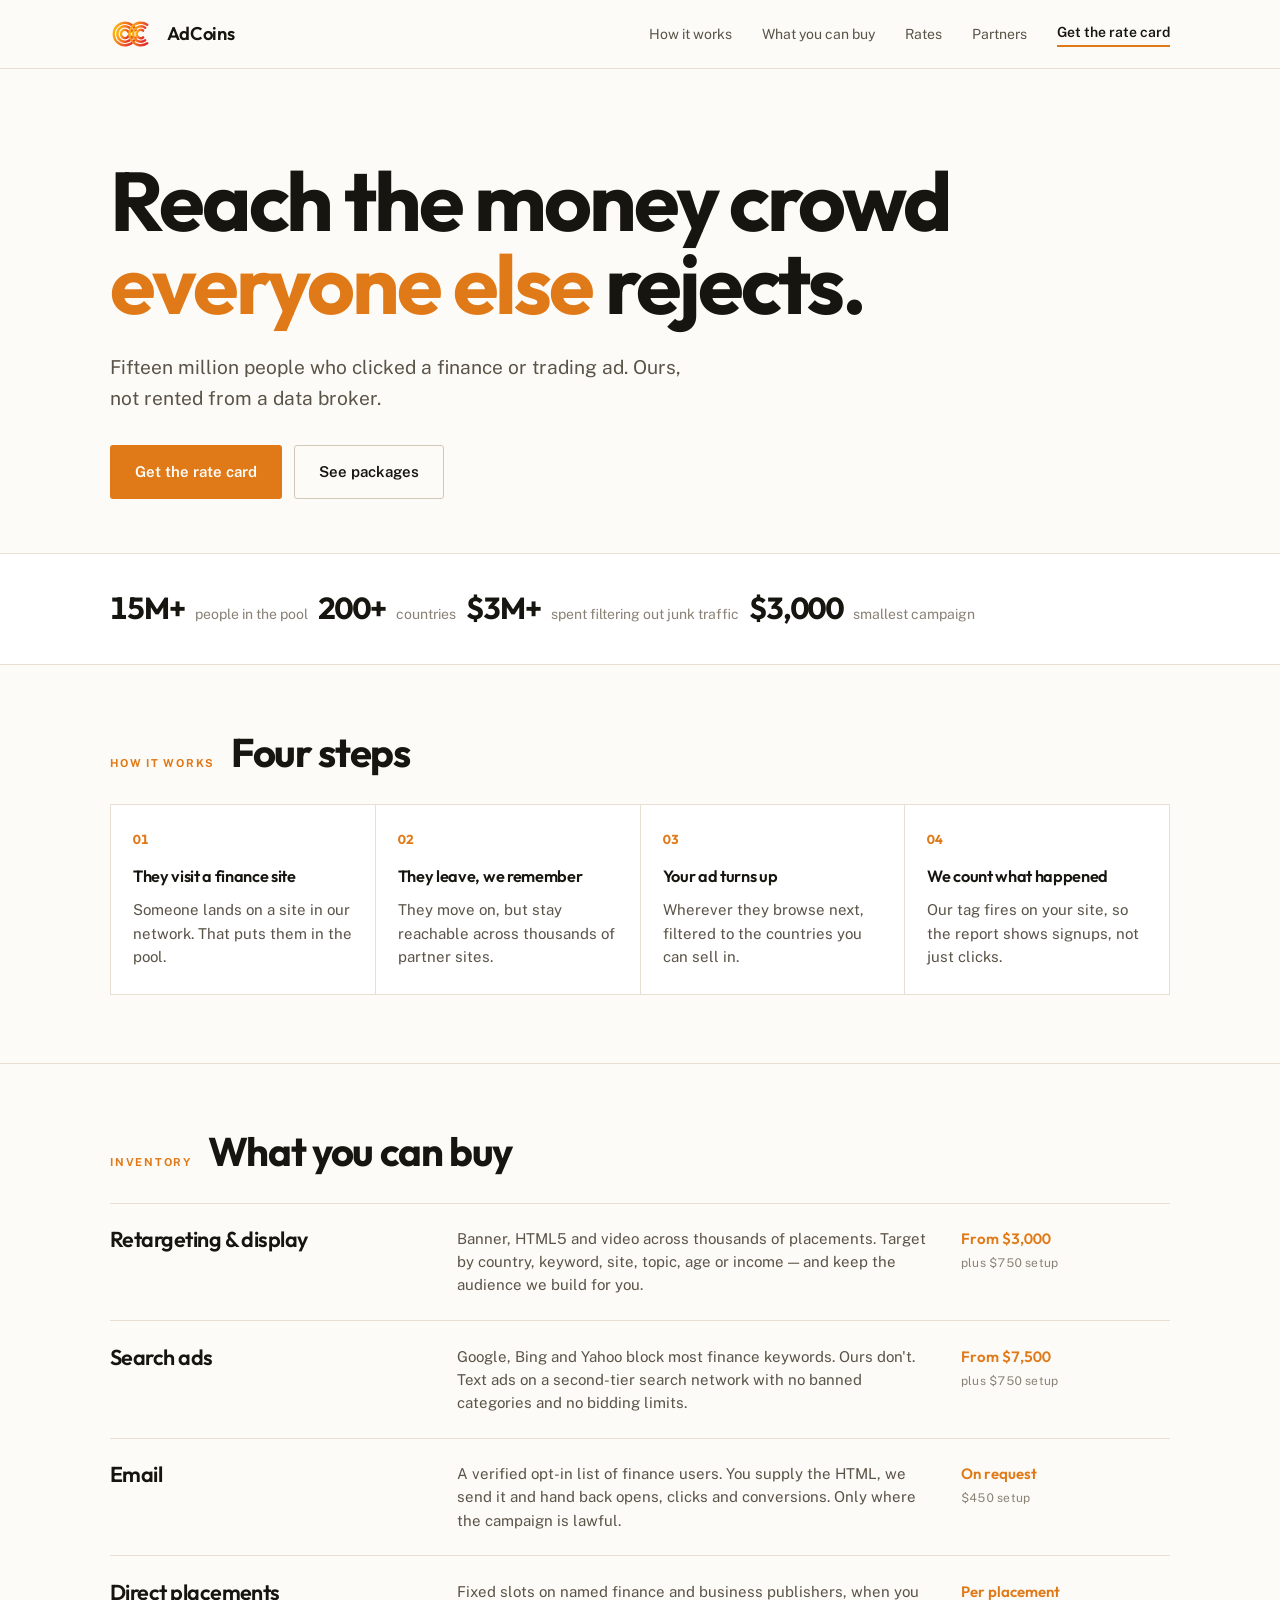
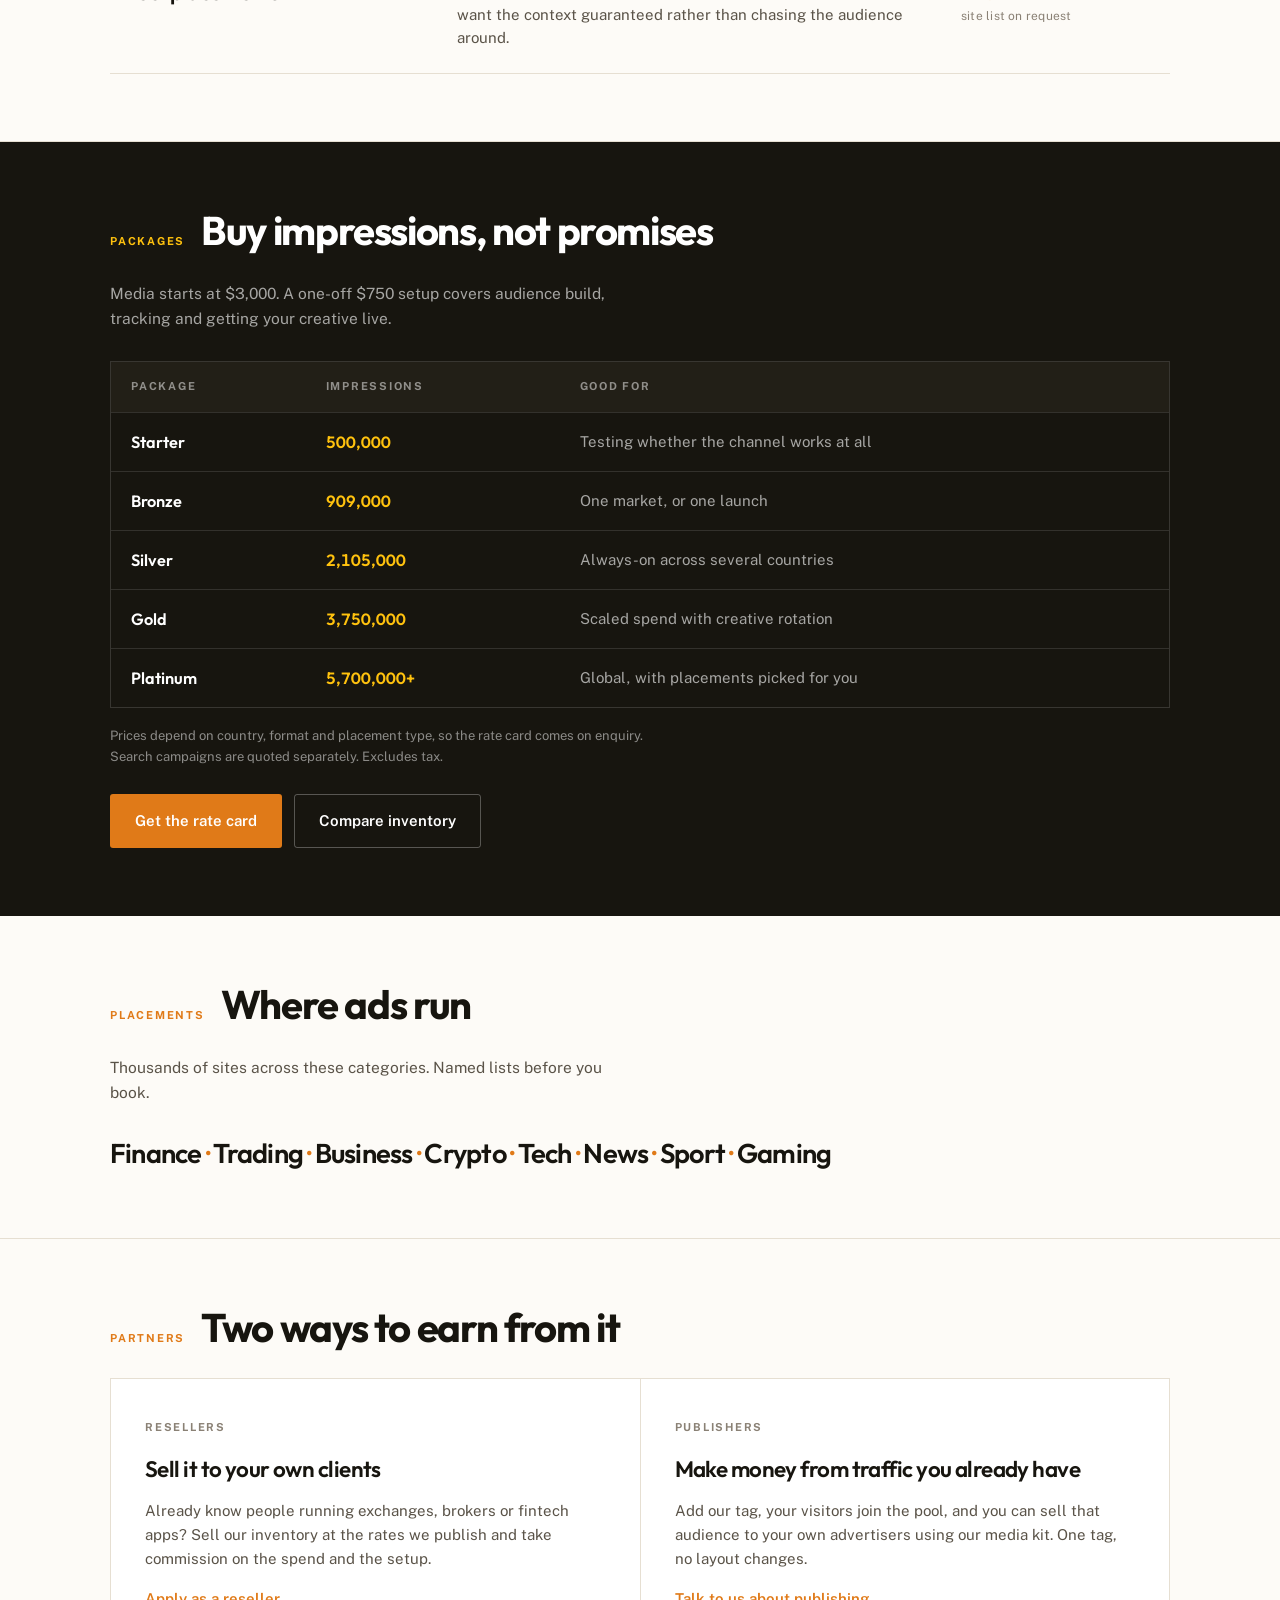
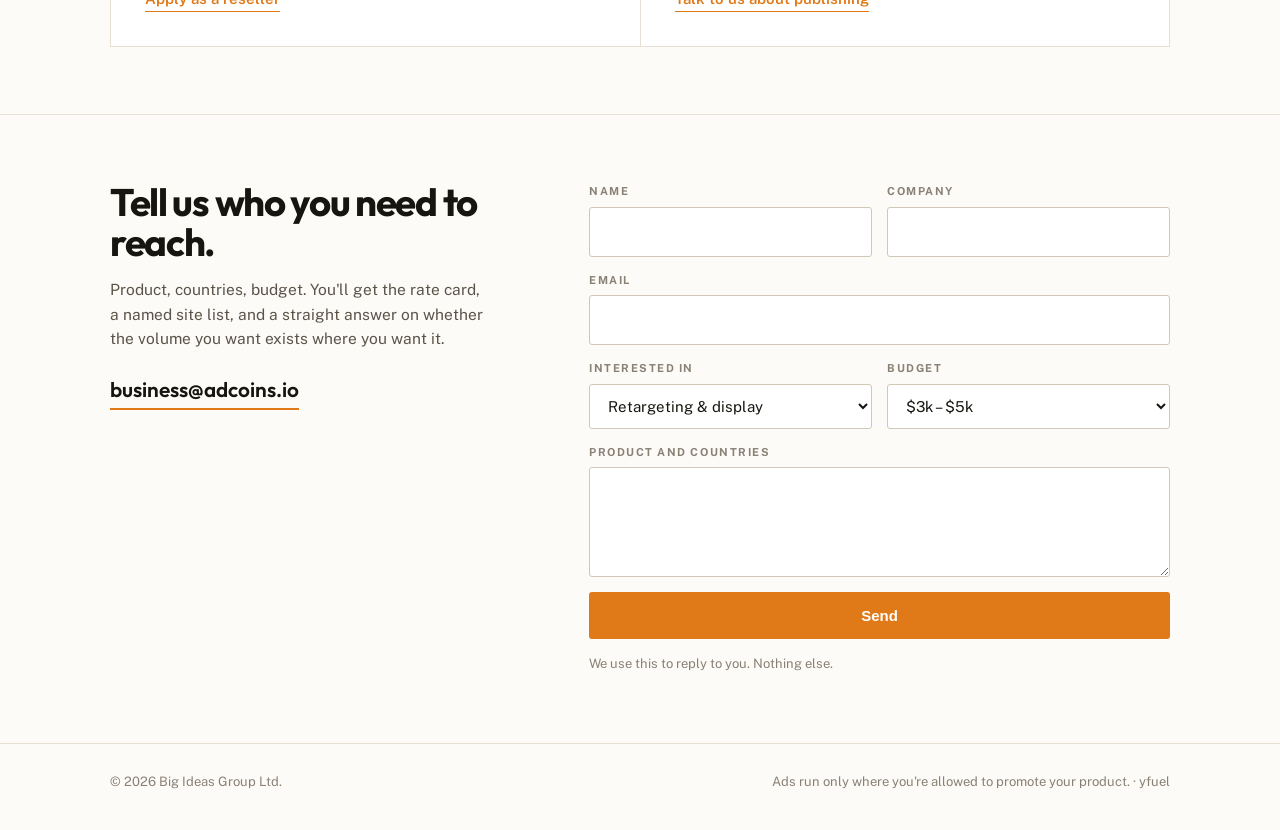
==== commit c6ce2cf5: "Rebuild AdCoins as a rate card; halve the copy Last site off the shared template, so base.css is now" ====
--- a/index.html
+++ b/index.html
@@ -3,25 +3,23 @@
 <head>
 <meta charset="utf-8">
 <meta name="viewport" content="width=device-width,initial-scale=1">
-<title>AdCoins — Performance media network for financial audiences</title>
-<meta name="description" content="AdCoins is a private retargeting and search network for financial advertisers. Reach 15M+ verified finance and digital-asset users across 200+ markets, on a search network with no banned categories.">
+<title>AdCoins — Ad network for financial audiences</title>
+<meta name="description" content="A private retargeting and search network for financial advertisers. 15 million verified finance and crypto users across 200+ markets, and search ads on keywords the big platforms won't sell.">
 <link rel="canonical" href="https://adcoins.io/">
-<meta name="theme-color" content="#17150F">
+<meta name="theme-color" content="#FDFBF7">
 
 <meta property="og:type" content="website">
 <meta property="og:site_name" content="AdCoins">
-<meta property="og:title" content="AdCoins — Performance media network for financial audiences">
-<meta property="og:description" content="A private retargeting pool of 15M+ verified finance users, plus tier-two search with no banned categories.">
+<meta property="og:title" content="AdCoins — Ad network for financial audiences">
+<meta property="og:description" content="15 million verified finance and crypto users. Retargeting, search and direct placements for advertisers the big platforms keep rejecting.">
 <meta property="og:url" content="https://adcoins.io/">
-<meta property="og:image" content="https://adcoins.io/og.png">
-<meta name="twitter:card" content="summary_large_image">
-
-<link rel="icon" href="data:image/svg+xml,%3Csvg%20xmlns%3D%22http%3A%2F%2Fwww.w3.org%2F2000%2Fsvg%22%20viewBox%3D%220%200%2032%2032%22%3E%3Crect%20width%3D%2232%22%20height%3D%2232%22%20rx%3D%227%22%20fill%3D%22%2317150F%22%2F%3E%3Cdefs%3E%3ClinearGradient%20id%3D%22g%22%20x1%3D%220%22%20y1%3D%220%22%20x2%3D%221%22%20y2%3D%220.4%22%3E%3Cstop%20offset%3D%220%22%20stop-color%3D%22%23FFC20E%22%2F%3E%3Cstop%20offset%3D%221%22%20stop-color%3D%22%23E4322B%22%2F%3E%3C%2FlinearGradient%3E%3C%2Fdefs%3E%3Cg%20fill%3D%22none%22%20stroke%3D%22url(%23g)%22%20stroke-width%3D%223.2%22%20stroke-linecap%3D%22round%22%3E%3Cpath%20d%3D%22M20.6%2021.4%20A7%207%200%201%201%2020.6%2010.6%22%2F%3E%3Cpath%20d%3D%22M17.1%2018.2%20A3.4%203.4%200%201%201%2017.1%2013.8%22%2F%3E%3C%2Fg%3E%3C%2Fsvg%3E">
+<meta name="twitter:card" content="summary">
+
+<link rel="icon" href="data:image/svg+xml,%3Csvg%20xmlns%3D%22http%3A%2F%2Fwww.w3.org%2F2000%2Fsvg%22%20viewBox%3D%220%200%2032%2032%22%3E%3Crect%20width%3D%2232%22%20height%3D%2232%22%20rx%3D%227%22%20fill%3D%22%23FDFBF7%22%2F%3E%3Cg%20fill%3D%22none%22%20stroke%3D%22%23E07A18%22%20stroke-width%3D%222.6%22%20stroke-linecap%3D%22round%22%3E%3Cpath%20d%3D%22M20.6%2021.2%20A7.5%207.5%200%201%201%2020.6%2010.8%22%2F%3E%3Cpath%20d%3D%22M16.1%2018.4%20A4%204%200%201%201%2016.1%2013.6%22%2F%3E%3C%2Fg%3E%3C%2Fsvg%3E">
 
 <link rel="preconnect" href="https://fonts.googleapis.com">
 <link rel="preconnect" href="https://fonts.gstatic.com" crossorigin>
-<link href="https://fonts.googleapis.com/css2?family=Inter:wght@400;500;600&family=Sora:wght@500;600;700&display=swap" rel="stylesheet">
-<script>document.documentElement.classList.add("js")</script>
+<link href="https://fonts.googleapis.com/css2?family=Outfit:wght@500;600;700&family=Public+Sans:wght@400;500;600;700&display=swap" rel="stylesheet">
 <link rel="stylesheet" href="styles.css">
 
 <script type="application/ld+json">
@@ -30,7 +28,7 @@
   "@type":"Service",
   "name":"AdCoins",
   "url":"https://adcoins.io/",
-  "description":"Performance media network for financial audiences: retargeting, tier-two search and direct placements.",
+  "description":"Advertising network for financial audiences: retargeting, search and direct placements.",
   "serviceType":"Advertising network",
   "areaServed":"Worldwide"
 }
@@ -40,55 +38,36 @@
 <body>
 <a class="skip" href="#main">Skip to content</a>
 
-<header class="site-head">
-  <div class="wrap site-head__inner">
+<header class="head">
+  <div class="wrap head__in">
     <a class="brand" href="/" aria-label="AdCoins — home">
-      <svg class="brand__mark" viewBox="0 0 122 80" xmlns="http://www.w3.org/2000/svg" role="img" aria-label="AdCoins">
-  <defs>
-    <linearGradient id="m1" x1="0" y1="0" x2="1" y2="0.35">
-      <stop offset="0" stop-color="#FFC20E"/>
-      <stop offset="0.45" stop-color="#F5821F"/>
-      <stop offset="1" stop-color="#E4322B"/>
-    </linearGradient>
-  </defs>
-  <g fill="none" stroke="url(#m1)" stroke-width="6.5" stroke-linecap="round">
-    <path d="M68.19 50.26 A30 30 0 1 1 68.19 29.74"/>
-    <path d="M59.26 47.01 A20.5 20.5 0 1 1 59.26 32.99"/>
-    <path d="M50.34 43.76 A11 11 0 1 1 50.34 36.24"/>
-    <path d="M99.21 64.58 A30 30 0 1 1 99.21 15.42"/>
-    <path d="M93.76 56.79 A20.5 20.5 0 1 1 93.76 23.21"/>
-    <path d="M88.31 49.01 A11 11 0 1 1 88.31 30.99"/>
-  </g>
-</svg>
-      <span>AdCoins</span>
+      <svg class="brand__mark" viewBox="0 0 122 80" xmlns="http://www.w3.org/2000/svg" aria-hidden="true">
+        <defs>
+          <linearGradient id="m1" x1="0" y1="0" x2="1" y2="0.35">
+            <stop offset="0" stop-color="#FFC20E"/>
+            <stop offset="0.45" stop-color="#F5821F"/>
+            <stop offset="1" stop-color="#E4322B"/>
+          </linearGradient>
+        </defs>
+        <g fill="none" stroke="url(#m1)" stroke-width="6.5" stroke-linecap="round">
+          <path d="M68.19 50.26 A30 30 0 1 1 68.19 29.74"/>
+          <path d="M59.26 47.01 A20.5 20.5 0 1 1 59.26 32.99"/>
+          <path d="M50.34 43.76 A11 11 0 1 1 50.34 36.24"/>
+          <path d="M99.21 64.58 A30 30 0 1 1 99.21 15.42"/>
+          <path d="M93.76 56.79 A20.5 20.5 0 1 1 93.76 23.21"/>
+          <path d="M88.31 49.01 A11 11 0 1 1 88.31 30.99"/>
+        </g>
+      </svg>
+      <span class="brand__wm">AdCoins</span>
     </a>
 
     <nav class="nav" aria-label="Primary">
-      <a href="#network">Network</a>
       <a href="#how">How it works</a>
-      <a href="#products">Products</a>
-      <a href="#packages">Packages</a>
+      <a href="#buy">What you can buy</a>
+      <a href="#rates">Rates</a>
       <a href="#partners">Partners</a>
+      <a class="go" href="#contact">Get the rate card</a>
     </nav>
-
-    <div class="head-actions">
-      <a class="btn btn--primary head-cta" href="#contact">Start a campaign</a>
-      <button class="nav-burger" type="button" data-nav-toggle aria-expanded="false" aria-controls="mnav">
-        <span class="sr">Menu</span>
-        <svg viewBox="0 0 24 24" fill="none" stroke="currentColor" stroke-width="1.8" aria-hidden="true"><path d="M4 7h16M4 12h16M4 17h16"/></svg>
-      </button>
-    </div>
-  </div>
-
-  <div class="mnav" id="mnav" data-nav-panel hidden>
-    <div class="wrap">
-      <a href="#network">Network</a>
-      <a href="#how">How it works</a>
-      <a href="#products">Products</a>
-      <a href="#packages">Packages</a>
-      <a href="#partners">Partners</a>
-      <a href="#contact">Start a campaign</a>
-    </div>
   </div>
 </header>
 
@@ -96,474 +75,236 @@
 
   <!-- ============================ HERO ============================ -->
   <section class="hero">
-    <div class="hero__glow" aria-hidden="true"></div>
-    <div class="wrap">
-      <div class="hero__grid">
-        <div>
-          <p class="eyebrow">Performance media network</p>
-          <h1 class="display h1">Reach financial<br>audiences other<br>networks can’t.</h1>
-          <p class="lede hero__lede">A private retargeting pool of 15 million-plus verified finance and
-            digital-asset users, and a tier-two search network with no banned categories.
-            Built for advertisers the mainstream platforms keep rejecting.</p>
-          <div class="btn-row">
-            <a class="btn btn--primary" href="#contact">Start a campaign
-              <svg class="btn__arrow" width="15" height="15" viewBox="0 0 24 24" fill="none" stroke="currentColor" stroke-width="2" aria-hidden="true"><path d="M5 12h13M13 6l6 6-6 6"/></svg>
-            </a>
-            <a class="btn btn--ghost" href="#packages">See packages</a>
-          </div>
-        </div>
-        <div>
-          <div class="card card--flat">
-            <p class="small" style="color:var(--ink-2)">
-              <strong style="color:var(--ink)">Why the audience is different:</strong> every user in
-              the pool got there by clicking a finance or trading ad — not by appearing in a
-              list someone sold us. We spent more than three million dollars filtering the
-              traffic that didn’t qualify.
-            </p>
-          </div>
-        </div>
-      </div>
-    </div>
-  </section>
-
-  <!-- ============================ STATS ============================ -->
-  <section class="section--tight">
-    <div class="wrap">
-      <div class="stats reveal">
-        <div class="stat"><div class="stat__n">15M+</div><div class="stat__l">Verified finance and digital-asset users in the pool</div></div>
-        <div class="stat"><div class="stat__n">200+</div><div class="stat__l">Countries available for geo-targeted delivery</div></div>
-        <div class="stat"><div class="stat__n">$3M+</div><div class="stat__l">Spent filtering unqualified traffic out of the network</div></div>
-        <div class="stat"><div class="stat__n">1,000s</div><div class="stat__l">Partner sites carrying network placements</div></div>
-      </div>
-    </div>
-  </section>
-
-  <!-- ============================ NETWORK ============================ -->
-  <section class="section" id="network">
-    <div class="wrap">
-      <div class="split">
-        <div class="reveal">
-          <p class="eyebrow">The network</p>
-          <h2 class="display h2">An audience built on intent, not on a list purchase.</h2>
-          <p class="lede" style="margin-top:22px">Most “finance” audiences are demographic guesses
-            resold between data brokers. Ours is behavioural: users enter the pool by interacting
-            with financial and trading content inside our partner network, and we pay to remove
-            everything that doesn’t look like a real prospect.</p>
-        </div>
-
-        <div class="reveal">
-          <div class="grid" style="gap:14px">
-            <div class="card card--flat">
-              <h3>Demonstrated financial intent</h3>
-              <p>Pool membership requires a click on trading, exchange or financial-services
-                content — a much stronger signal than an interest category.</p>
-            </div>
-            <div class="card card--flat">
-              <h3>Filtered, not just collected</h3>
-              <p>Over $3M spent screening traffic from the large networks so bot and low-quality
-                inventory never reaches your campaign.</p>
-            </div>
-            <div class="card card--flat">
-              <h3>Targeting beyond geography</h3>
-              <p>Keywords, site placements, topics, device, age, gender and estimated income —
-                layered on top of 200+ country targeting.</p>
-            </div>
-          </div>
-        </div>
-      </div>
+    <div class="wrap hero__in">
+      <h1 class="huge">Reach the money crowd <em>everyone else</em> rejects.</h1>
+      <p class="hero__sub">Fifteen million people who clicked a finance or trading ad.
+        Ours, not rented from a data broker.</p>
+      <div class="hero__acts">
+        <a class="btn btn--go" href="#contact">Get the rate card</a>
+        <a class="btn btn--ghost" href="#rates">See packages</a>
+      </div>
+    </div>
+  </section>
+
+  <!-- ============================ SPEC STRIP ============================ -->
+  <section class="spec">
+    <div class="wrap spec__in num">
+      <div><b>15M+</b><span>people in the pool</span></div>
+      <div><b>200+</b><span>countries</span></div>
+      <div><b>$3M+</b><span>spent filtering out junk traffic</span></div>
+      <div><b>$3,000</b><span>smallest campaign</span></div>
     </div>
   </section>
 
   <!-- ============================ HOW ============================ -->
-  <section class="section panel-dark" id="how">
-    <div class="wrap">
-      <div class="section__head reveal">
-        <p class="eyebrow">How retargeting works</p>
-        <h2 class="display h2">Four steps from anonymous visitor to funded account.</h2>
-      </div>
-
-      <div class="grid grid--4">
-        <article class="card reveal">
-          <div class="card__icon" aria-hidden="true"><svg viewBox="0 0 24 24" fill="none" stroke="currentColor" stroke-width="1.7"><path d="M4 6h16v12H4z"/><path d="M4 9h16"/></svg></div>
-          <h3>01 — User enters the pool</h3>
-          <p>Someone visits a finance or trading site inside our network. That behaviour puts them
-            into the retargeting audience.</p>
-        </article>
-        <article class="card reveal">
-          <div class="card__icon" aria-hidden="true"><svg viewBox="0 0 24 24" fill="none" stroke="currentColor" stroke-width="1.7"><circle cx="12" cy="12" r="3"/><path d="M2 12s3.6-6.5 10-6.5S22 12 22 12s-3.6 6.5-10 6.5S2 12 2 12Z"/></svg></div>
-          <h3>02 — They leave, but stay tracked</h3>
-          <p>The user moves on. They remain eligible for remarketing across thousands of partner
-            sites for the duration of the window.</p>
-        </article>
-        <article class="card reveal">
-          <div class="card__icon" aria-hidden="true"><svg viewBox="0 0 24 24" fill="none" stroke="currentColor" stroke-width="1.7"><rect x="3" y="5" width="18" height="14" rx="2"/><path d="M3 10h18M7 14h6"/></svg></div>
-          <h3>03 — Your ad follows</h3>
-          <p>Your banner, HTML5 or video creative appears wherever that user browses next, filtered
-            by your geo and targeting rules.</p>
-        </article>
-        <article class="card reveal">
-          <div class="card__icon" aria-hidden="true"><svg viewBox="0 0 24 24" fill="none" stroke="currentColor" stroke-width="1.7"><path d="M3 20h18"/><path d="m5 15 4-5 4 3 6-8"/></svg></div>
-          <h3>04 — Conversions are measured</h3>
-          <p>Our tracking code fires on your site so the report shows conversions, not just
-            impressions and clicks.</p>
-        </article>
-      </div>
-    </div>
-  </section>
-
-  <!-- ============================ PRODUCTS ============================ -->
-  <section class="section" id="products">
-    <div class="wrap">
-      <div class="section__head reveal">
-        <p class="eyebrow">Products</p>
-        <h2 class="display h2">Four ways to buy the network.</h2>
-      </div>
-
-      <div class="grid grid--2">
-        <article class="card reveal">
-          <div class="card__icon" aria-hidden="true"><svg viewBox="0 0 24 24" fill="none" stroke="currentColor" stroke-width="1.7"><circle cx="12" cy="12" r="9"/><circle cx="12" cy="12" r="4.5"/><circle cx="12" cy="12" r="1"/></svg></div>
-          <h3>Retargeting &amp; display network</h3>
-          <p>Reach the 15M+ pool with banner, HTML5 or video creative across thousands of partner
-            placements. Geo-targeted across 200+ markets with keyword, placement, topic and
-            demographic layers on top.</p>
-          <ul class="checks" style="margin-top:18px">
-            <li>Banner, HTML5 and video formats</li>
-            <li>Custom placement lists on request</li>
-            <li>Conversion tracking and second-daily updates</li>
-            <li>We build a retargeting audience you keep re-using</li>
-          </ul>
-        </article>
-
-        <article class="card reveal">
-          <div class="card__icon" aria-hidden="true"><svg viewBox="0 0 24 24" fill="none" stroke="currentColor" stroke-width="1.7"><circle cx="11" cy="11" r="7"/><path d="m20 20-3.6-3.6"/></svg></div>
-          <h3>Search network — no banned categories</h3>
-          <p>Google, Bing and Yahoo restrict keyword advertising for most financial categories.
-            Our tier-two search network doesn’t: your text ads run on keywords those platforms
-            won’t sell, without bidding restrictions.</p>
-          <ul class="checks" style="margin-top:18px">
-            <li>Text ads on tier-two search engines</li>
-            <li>No category bans, no keyword blocklist</li>
-            <li>Used continuously by major exchanges for over a year</li>
-            <li>Minimum campaign $7,500 plus setup</li>
-          </ul>
-        </article>
-
-        <article class="card reveal">
-          <div class="card__icon" aria-hidden="true"><svg viewBox="0 0 24 24" fill="none" stroke="currentColor" stroke-width="1.7"><rect x="3" y="5" width="18" height="14" rx="2"/><path d="m3 7 9 6 9-6"/></svg></div>
-          <h3>Audience &amp; email delivery</h3>
-          <p>A verified opt-in audience of financial users with managed send-out: you supply the
-            HTML, we deliver it and hand back opens, clicks and conversion reporting.</p>
-          <ul class="checks" style="margin-top:18px">
-            <li>Verified list — no hard-bounce blacklisting</li>
-            <li>Managed send from our infrastructure</li>
-            <li>Post-campaign analytics report</li>
-            <li>One-time $450 setup for the sending system</li>
-          </ul>
-          <p class="form__note" style="margin-top:16px">Delivery is restricted to jurisdictions and
-            consent bases where the campaign is lawful. We confirm scope before any send.</p>
-        </article>
-
-        <article class="card reveal">
-          <div class="card__icon" aria-hidden="true"><svg viewBox="0 0 24 24" fill="none" stroke="currentColor" stroke-width="1.7"><path d="M4 20V8m5 12V4m5 16v-9m5 9V10"/></svg></div>
+  <section class="sec" id="how">
+    <div class="wrap">
+      <div class="sec__head"><span class="lbl lbl--accent">How it works</span><h2>Four steps</h2></div>
+      <div class="steps">
+        <div class="step">
+          <h3>They visit a finance site</h3>
+          <p>Someone lands on a site in our network. That puts them in the pool.</p>
+        </div>
+        <div class="step">
+          <h3>They leave, we remember</h3>
+          <p>They move on, but stay reachable across thousands of partner sites.</p>
+        </div>
+        <div class="step">
+          <h3>Your ad turns up</h3>
+          <p>Wherever they browse next, filtered to the countries you can sell in.</p>
+        </div>
+        <div class="step">
+          <h3>We count what happened</h3>
+          <p>Our tag fires on your site, so the report shows signups, not just clicks.</p>
+        </div>
+      </div>
+    </div>
+  </section>
+
+  <!-- ============================ WHAT YOU CAN BUY ============================ -->
+  <section class="sec" id="buy">
+    <div class="wrap">
+      <div class="sec__head"><span class="lbl lbl--accent">Inventory</span><h2>What you can buy</h2></div>
+
+      <div class="rows">
+        <div class="row">
+          <h3>Retargeting &amp; display</h3>
+          <p>Banner, HTML5 and video across thousands of placements. Target by country,
+            keyword, site, topic, age or income — and keep the audience we build for you.</p>
+          <div class="min num">From $3,000<small>plus $750 setup</small></div>
+        </div>
+
+        <div class="row">
+          <h3>Search ads</h3>
+          <p>Google, Bing and Yahoo block most finance keywords. Ours don't. Text ads on a
+            second-tier search network with no banned categories and no bidding limits.</p>
+          <div class="min num">From $7,500<small>plus $750 setup</small></div>
+        </div>
+
+        <div class="row">
+          <h3>Email</h3>
+          <p>A verified opt-in list of finance users. You supply the HTML, we send it and
+            hand back opens, clicks and conversions. Only where the campaign is lawful.</p>
+          <div class="min num">On request<small>$450 setup</small></div>
+        </div>
+
+        <div class="row">
           <h3>Direct placements</h3>
-          <p>Fixed placements on named finance, business and trading publishers when you want
-            guaranteed context rather than audience-based delivery — priced per placement.</p>
-          <ul class="checks" style="margin-top:18px">
-            <li>Named site lists supplied before booking</li>
-            <li>Fixed-position and share-of-voice options</li>
-            <li>Combines with retargeting in one plan</li>
-          </ul>
-        </article>
-      </div>
-    </div>
-  </section>
-
-  <!-- ============================ CATEGORIES ============================ -->
-  <section class="section section--tight">
-    <div class="wrap">
-      <div class="section__head reveal" style="margin-bottom:28px">
-        <h2 class="h3">Placement categories available</h2>
-        <p class="small muted" style="margin-top:10px">Our partner network lets us place ads across
-          thousands of sites inside these categories. Named placement lists supplied on request.</p>
-      </div>
-      <div class="pills reveal">
-        <span class="pill">Finance &amp; investing</span>
-        <span class="pill">Trading &amp; markets</span>
-        <span class="pill">Business &amp; economy</span>
-        <span class="pill">Cryptocurrency &amp; web3</span>
-        <span class="pill">Technology</span>
-        <span class="pill">News &amp; media</span>
-        <span class="pill">Careers &amp; professional</span>
-        <span class="pill">Travel</span>
-        <span class="pill">Sports</span>
-        <span class="pill">Gaming</span>
-      </div>
-    </div>
-  </section>
-
-  <hr class="rule">
-
-  <!-- ============================ PACKAGES ============================ -->
-  <section class="section" id="packages">
-    <div class="wrap">
-      <div class="section__head reveal">
-        <p class="eyebrow">Packages</p>
-        <h2 class="display h2">Buy impressions, not promises.</h2>
-        <p class="lede">Campaigns start at $3,000 of media. A one-time $750 setup fee applies to
-          the first campaign and covers audience build, tracking and creative trafficking.</p>
-      </div>
-
-      <div class="table-scroll reveal">
+          <p>Fixed slots on named finance and business publishers, when you want the context
+            guaranteed rather than chasing the audience around.</p>
+          <div class="min num">Per placement<small>site list on request</small></div>
+        </div>
+      </div>
+    </div>
+  </section>
+
+  <!-- ============================ RATE CARD ============================ -->
+  <section class="sec band" id="rates">
+    <div class="wrap">
+      <div class="sec__head"><span class="lbl">Packages</span><h2>Buy impressions, not promises</h2></div>
+      <p class="sec__note">Media starts at $3,000. A one-off $750 setup covers audience
+        build, tracking and getting your creative live.</p>
+
+      <div class="table-scroll">
         <table>
           <caption class="sr">AdCoins impression packages</caption>
           <thead>
             <tr>
               <th scope="col">Package</th>
               <th scope="col">Impressions</th>
-              <th scope="col">Best for</th>
-              <th scope="col">Media</th>
+              <th scope="col">Good for</th>
             </tr>
           </thead>
           <tbody>
-            <tr><td><strong>Starter</strong></td><td>500,000</td><td>Proving the channel before committing</td><td>From $3,000</td></tr>
-            <tr><td><strong>Bronze</strong></td><td>909,000</td><td>A single market or product launch</td><td>On rate card</td></tr>
-            <tr><td><strong>Silver</strong></td><td>2,105,000</td><td>Multi-market always-on retargeting</td><td>On rate card</td></tr>
-            <tr><td><strong>Gold</strong></td><td>3,750,000</td><td>Scaled acquisition with creative rotation</td><td>On rate card</td></tr>
-            <tr><td><strong>Platinum</strong></td><td>5,700,000+</td><td>Global campaigns and custom placements</td><td>On rate card</td></tr>
+            <tr><td>Starter</td><td class="imp">500,000</td><td class="small">Testing whether the channel works at all</td></tr>
+            <tr><td>Bronze</td><td class="imp">909,000</td><td class="small">One market, or one launch</td></tr>
+            <tr><td>Silver</td><td class="imp">2,105,000</td><td class="small">Always-on across several countries</td></tr>
+            <tr><td>Gold</td><td class="imp">3,750,000</td><td class="small">Scaled spend with creative rotation</td></tr>
+            <tr><td>Platinum</td><td class="imp">5,700,000+</td><td class="small">Global, with placements picked for you</td></tr>
           </tbody>
         </table>
       </div>
 
-      <p class="form__note reveal" style="margin-top:18px;max-width:72ch">
-        Rate card supplied on enquiry — pricing depends on geography, format and placement type.
-        Search network campaigns are quoted separately with a $7,500 minimum. All figures
-        exclude applicable taxes.
-      </p>
-
-      <div class="btn-row reveal">
-        <a class="btn btn--primary" href="#contact">Request the rate card
-          <svg class="btn__arrow" width="15" height="15" viewBox="0 0 24 24" fill="none" stroke="currentColor" stroke-width="2" aria-hidden="true"><path d="M5 12h13M13 6l6 6-6 6"/></svg>
-        </a>
-      </div>
-    </div>
-  </section>
-
-  <!-- ============================ ONBOARDING ============================ -->
-  <section class="section panel-dark">
-    <div class="wrap">
-      <div class="section__head reveal">
-        <p class="eyebrow">Getting started</p>
-        <h2 class="display h2">Live in five steps.</h2>
-      </div>
-
-      <div class="steps reveal">
-        <div class="step"><div class="step__n" aria-hidden="true"></div><div>
-          <h3>Choose your campaign size</h3>
-          <p>Pick a package against your budget and target market. We’ll tell you if the impression
-            volume is wrong for the geography you want.</p></div></div>
-        <div class="step"><div class="step__n" aria-hidden="true"></div><div>
-          <h3>Insertion order and payment</h3>
-          <p>Sign the IO and settle the campaign invoice. Bank transfer and stablecoin settlement
-            both supported.</p></div></div>
-        <div class="step"><div class="step__n" aria-hidden="true"></div><div>
-          <h3>Onboarding and creative</h3>
-          <p>Complete the onboarding document with your specialist and supply banners in the sizes
-            listed. We can produce them for you if you’d rather.</p></div></div>
-        <div class="step"><div class="step__n" aria-hidden="true"></div><div>
-          <h3>Tracking install</h3>
-          <p>Add our conversion tag to your site and grant edit access to your analytics property
-            for the campaign duration, so both sides see the same numbers.</p></div></div>
-        <div class="step"><div class="step__n" aria-hidden="true"></div><div>
-          <h3>Run and report</h3>
-          <p>Campaign goes live with updates every second day and a full performance report at
-            close, including a recommendation on the next flight.</p></div></div>
-      </div>
+      <p class="fineprint">Prices depend on country, format and placement type, so the rate
+        card comes on enquiry. Search campaigns are quoted separately. Excludes tax.</p>
+
+      <div class="hero__acts" style="margin-top:26px">
+        <a class="btn btn--go" href="#contact">Get the rate card</a>
+        <a class="btn btn--ghost" href="#buy">Compare inventory</a>
+      </div>
+    </div>
+  </section>
+
+  <!-- ============================ PLACEMENTS ============================ -->
+  <section class="sec">
+    <div class="wrap">
+      <div class="sec__head"><span class="lbl lbl--accent">Placements</span><h2>Where ads run</h2></div>
+      <p class="sec__note">Thousands of sites across these categories. Named lists before you book.</p>
+      <ul class="plain">
+        <li>Finance</li>
+        <li>Trading</li>
+        <li>Business</li>
+        <li>Crypto</li>
+        <li>Tech</li>
+        <li>News</li>
+        <li>Sport</li>
+        <li>Gaming</li>
+      </ul>
     </div>
   </section>
 
   <!-- ============================ PARTNERS ============================ -->
-  <section class="section" id="partners">
-    <div class="wrap">
-      <div class="section__head reveal">
-        <p class="eyebrow">Partners</p>
-        <h2 class="display h2">Two ways to earn from the network.</h2>
-      </div>
-
-      <div class="grid grid--2">
-        <article class="card reveal">
-          <span class="pill pill--accent">Ad sales representatives</span>
-          <h3 class="display" style="font-size:clamp(1.3rem,2.2vw,1.7rem);margin-top:20px">
-            Resell the network to your own book</h3>
-          <p style="margin-top:12px">If you already have relationships with fintech, exchange or
-            trading businesses, resell our retargeting and audience products and earn commission
-            on both the media spend and the setup fee.</p>
-          <ul class="checks" style="margin-top:18px">
-            <li>Commission on campaign size and setup fees</li>
-            <li>Editable media kit provided</li>
-            <li>Public pricing — you sell the same rates we publish</li>
-          </ul>
-          <div class="card__meta"><a class="link" href="#contact">Apply as a reseller
-            <svg width="14" height="14" viewBox="0 0 24 24" fill="none" stroke="currentColor" stroke-width="2" aria-hidden="true"><path d="M5 12h13M13 6l6 6-6 6"/></svg></a></div>
-        </article>
-
-        <article class="card reveal">
-          <span class="pill pill--accent">Publishers</span>
-          <h3 class="display" style="font-size:clamp(1.3rem,2.2vw,1.7rem);margin-top:20px">
-            Monetise a finance audience you already have</h3>
-          <p style="margin-top:12px">Add our tag to your site so your visitors join the retargeting
-            pool, then resell that audience to your own advertisers using our media kit. You earn
-            commission on every sale.</p>
-          <ul class="checks" style="margin-top:18px">
-            <li>Single tag install, no layout changes</li>
-            <li>Sell to your existing advertiser relationships</li>
-            <li>Adds a line to your media kit without new inventory</li>
-          </ul>
-          <div class="card__meta"><a class="link" href="#contact">Talk to us about publishing
-            <svg width="14" height="14" viewBox="0 0 24 24" fill="none" stroke="currentColor" stroke-width="2" aria-hidden="true"><path d="M5 12h13M13 6l6 6-6 6"/></svg></a></div>
-        </article>
-      </div>
-    </div>
-  </section>
-
-  <hr class="rule">
+  <section class="sec" id="partners">
+    <div class="wrap">
+      <div class="sec__head"><span class="lbl lbl--accent">Partners</span><h2>Two ways to earn from it</h2></div>
+
+      <div class="two">
+        <div>
+          <span class="lbl">Resellers</span>
+          <h3>Sell it to your own clients</h3>
+          <p>Already know people running exchanges, brokers or fintech apps? Sell our
+            inventory at the rates we publish and take commission on the spend and the setup.</p>
+          <a href="#contact">Apply as a reseller</a>
+        </div>
+        <div>
+          <span class="lbl">Publishers</span>
+          <h3>Make money from traffic you already have</h3>
+          <p>Add our tag, your visitors join the pool, and you can sell that audience to your
+            own advertisers using our media kit. One tag, no layout changes.</p>
+          <a href="#contact">Talk to us about publishing</a>
+        </div>
+      </div>
+    </div>
+  </section>
 
   <!-- ============================ CONTACT ============================ -->
-  <section class="section" id="contact">
-    <div class="wrap">
-      <div class="grid grid--2" style="gap:clamp(36px,5vw,72px);align-items:start">
-        <div class="reveal">
-          <p class="eyebrow">Contact</p>
-          <h2 class="display h2">Start reaching financial audiences.</h2>
-          <p class="lede" style="margin-top:20px">Tell us the product, the markets and the budget.
-            We’ll send the rate card, a named placement list and an honest view on whether the
-            volume you want exists in the geography you want it in.</p>
-          <ul class="checks" style="margin-top:28px">
-            <li>Rate card and placement list within one business day</li>
-            <li>Campaigns typically live within a week of the IO</li>
-            <li>Second-daily reporting while the campaign runs</li>
-          </ul>
-          <p class="small" style="margin-top:28px">
-            <a class="link" href="mailto:business@adcoins.io">business@adcoins.io</a>
-          </p>
-        </div>
-
-        <div class="reveal">
-          <form class="form" data-contact data-mailto="business@adcoins.io" data-subject="AdCoins campaign enquiry">
-            <div class="field--row">
-              <div class="field">
-                <label for="name">Name</label>
-                <input id="name" name="name" type="text" autocomplete="name" required>
-              </div>
-              <div class="field">
-                <label for="company">Company</label>
-                <input id="company" name="company" type="text" autocomplete="organization" required>
-              </div>
-            </div>
-            <div class="field">
-              <label for="email">Work email</label>
-              <input id="email" name="email" type="email" autocomplete="email" required>
-            </div>
-            <div class="field--row">
-              <div class="field">
-                <label for="interest">I'm interested in</label>
-                <select id="interest" name="interest">
-                  <option>Retargeting &amp; display</option>
-                  <option>Search network</option>
-                  <option>Audience &amp; email</option>
-                  <option>Direct placements</option>
-                  <option>Reseller programme</option>
-                  <option>Publisher partnership</option>
-                </select>
-              </div>
-              <div class="field">
-                <label for="budget">Campaign budget</label>
-                <select id="budget" name="budget">
-                  <option>$3k – $5k</option>
-                  <option>$5k – $10k</option>
-                  <option>$10k – $25k</option>
-                  <option>$25k – $50k</option>
-                  <option>$50k+</option>
-                  <option>Not decided</option>
-                </select>
-              </div>
-            </div>
-            <div class="field">
-              <label for="message">Product and target markets</label>
-              <textarea id="message" name="message" required></textarea>
-            </div>
-            <input type="text" name="_gotcha" tabindex="-1" autocomplete="off" class="sr" aria-hidden="true">
-            <button class="btn btn--primary" type="submit" style="justify-content:center">Request the rate card</button>
-            <p class="form__status" role="status"></p>
-            <p class="form__note">We use what you send to reply to you. Nothing else.</p>
-          </form>
-        </div>
-      </div>
+  <section class="sec" id="contact">
+    <div class="wrap contact">
+      <div>
+        <h2>Tell us who you need to reach.</h2>
+        <p class="contact__note">Product, countries, budget. You'll get the rate card, a
+          named site list, and a straight answer on whether the volume you want exists
+          where you want it.</p>
+        <a class="mailto" href="mailto:business@adcoins.io">business@adcoins.io</a>
+      </div>
+
+      <form class="form" data-contact data-mailto="business@adcoins.io" data-subject="AdCoins campaign enquiry">
+        <div class="field--row">
+          <div class="field">
+            <label for="name">Name</label>
+            <input id="name" name="name" type="text" autocomplete="name" required>
+          </div>
+          <div class="field">
+            <label for="company">Company</label>
+            <input id="company" name="company" type="text" autocomplete="organization" required>
+          </div>
+        </div>
+        <div class="field">
+          <label for="email">Email</label>
+          <input id="email" name="email" type="email" autocomplete="email" required>
+        </div>
+        <div class="field--row">
+          <div class="field">
+            <label for="interest">Interested in</label>
+            <select id="interest" name="interest">
+              <option>Retargeting &amp; display</option>
+              <option>Search ads</option>
+              <option>Email</option>
+              <option>Direct placements</option>
+              <option>Reselling</option>
+              <option>Publishing</option>
+            </select>
+          </div>
+          <div class="field">
+            <label for="budget">Budget</label>
+            <select id="budget" name="budget">
+              <option>$3k – $5k</option>
+              <option>$5k – $10k</option>
+              <option>$10k – $25k</option>
+              <option>$25k – $50k</option>
+              <option>$50k+</option>
+              <option>Not sure yet</option>
+            </select>
+          </div>
+        </div>
+        <div class="field">
+          <label for="message">Product and countries</label>
+          <textarea id="message" name="message" required></textarea>
+        </div>
+        <input type="text" name="_gotcha" tabindex="-1" autocomplete="off" class="sr" aria-hidden="true">
+        <button class="btn btn--go" type="submit" style="justify-content:center">Send</button>
+        <p class="form__status" role="status"></p>
+        <p class="form__note">We use this to reply to you. Nothing else.</p>
+      </form>
     </div>
   </section>
 
 </main>
 
-<footer class="site-foot">
-  <div class="wrap">
-    <div class="foot__grid">
-      <div class="foot">
-        <a class="brand" href="/" aria-label="AdCoins — home">
-          <svg class="brand__mark" viewBox="0 0 122 80" xmlns="http://www.w3.org/2000/svg" role="img" aria-label="AdCoins">
-  <defs>
-    <linearGradient id="m2" x1="0" y1="0" x2="1" y2="0.35">
-      <stop offset="0" stop-color="#FFC20E"/>
-      <stop offset="0.45" stop-color="#F5821F"/>
-      <stop offset="1" stop-color="#E4322B"/>
-    </linearGradient>
-  </defs>
-  <g fill="none" stroke="url(#m2)" stroke-width="6.5" stroke-linecap="round">
-    <path d="M68.19 50.26 A30 30 0 1 1 68.19 29.74"/>
-    <path d="M59.26 47.01 A20.5 20.5 0 1 1 59.26 32.99"/>
-    <path d="M50.34 43.76 A11 11 0 1 1 50.34 36.24"/>
-    <path d="M99.21 64.58 A30 30 0 1 1 99.21 15.42"/>
-    <path d="M93.76 56.79 A20.5 20.5 0 1 1 93.76 23.21"/>
-    <path d="M88.31 49.01 A11 11 0 1 1 88.31 30.99"/>
-  </g>
-</svg>
-          <span>AdCoins</span>
-        </a>
-        <p class="foot__blurb">Performance media network for financial audiences.</p>
-      </div>
-
-      <div class="foot">
-        <h4>Products</h4>
-        <ul>
-          <li><a href="#products">Retargeting &amp; display</a></li>
-          <li><a href="#products">Search network</a></li>
-          <li><a href="#products">Audience &amp; email</a></li>
-          <li><a href="#products">Direct placements</a></li>
-        </ul>
-      </div>
-
-      <div class="foot">
-        <h4>Company</h4>
-        <ul>
-          <li><a href="#packages">Packages</a></li>
-          <li><a href="#partners">Partners &amp; resellers</a></li>
-          <li><a href="#how">How retargeting works</a></li>
-          <li><a href="https://www.yfuel.io/">yfuel — growth marketing</a></li>
-        </ul>
-      </div>
-
-      <div class="foot">
-        <h4>Contact</h4>
-        <ul>
-          <li><a href="mailto:business@adcoins.io">business@adcoins.io</a></li>
-          <li><a href="#contact">Request rate card</a></li>
-        </ul>
-      </div>
-    </div>
-
-    <div class="foot__bottom">
-      <span>&copy; 2020–<span data-year>2026</span> Big Ideas Group Ltd.</span>
-      <span>Advertising services only. Campaigns are delivered only in jurisdictions where the advertiser is permitted to promote its product.</span>
-    </div>
-  </div>
+<footer class="wrap foot">
+  <span>&copy; <span data-year>2026</span> Big Ideas Group Ltd.</span>
+  <span>Ads run only where you're allowed to promote your product. ·
+    <a href="https://www.yfuel.io/">yfuel</a></span>
 </footer>
 
 <script src="site.js" defer></script>
--- a/styles.css
+++ b/styles.css
@@ -1,304 +1,202 @@
-/* GENERATED FILE — do not edit.
-   Source: adcoins-io/theme.css + _shared/base.css
-   Rebuild with: node build.js adcoins-io
-*/
-/* AdCoins — theme tokens. Prepended to base.css by build.sh.
-   Palette taken from the logo: the yellow end of its own yellow→orange→red
-   ramp, which keeps it distinct from yfuel sitting at the red end. */
+/* ==========================================================================
+   AdCoins — hand-written, standalone. build.js does not touch this.
+   A rate card, not a brochure: warm paper, hairline rules, numbers in
+   tabular figures, and one dark band under the pricing.
+   Palette from the logo's yellow→orange→red ramp, taken at the orange.
+   ========================================================================== */
+
 :root{
+  --paper:#FDFBF7;
+  --card:#FFFFFF;
+  --band:#17150F;
+  --band-2:#221F17;
+
   --ink:#17150F;
-  --ink-2:#4C463C;
-  --ink-3:#7A7266;
-  --line:#E7E1D6;
-  --line-strong:#D5CCBC;
-  --bg:#FFFFFF;
-  --bg-2:#FBF8F2;
-  --bg-dark:#17150F;
+  --dim:#5A5348;
+  --faint:#8A8175;
+  --line:#E6DFD2;
+  --line-2:#D2C8B7;
 
   --accent:#E07A18;
   --accent-hi:#C4670F;
-  --accent-deep:#8F4A08;
-  --accent-lo:#FFC20E;
-  --accent-soft:#FDF0DC;
-  --accent-ink:#FFFFFF;
-
-  --radius:14px;
-  --radius-sm:9px;
-  --shadow:0 12px 32px -18px rgba(23,21,15,.32);
-  --maxw:1160px;
-
-  --font-display:"Sora","Inter",system-ui,sans-serif;
-  --font-body:"Inter",system-ui,-apple-system,"Segoe UI",Roboto,Helvetica,Arial,sans-serif;
-  --display-weight:600;
-  --display-tracking:-.032em;
+  --accent-soft:#FDF1DF;
+  --hot:#FFC20E;
+
+  --display:"Outfit",system-ui,-apple-system,sans-serif;
+  --body:"Public Sans",system-ui,-apple-system,"Segoe UI",sans-serif;
+
+  --gut:clamp(20px,5vw,60px);
+  --maxw:1180px;
 }
-
-/* ==========================================================================
-   Big Ideas Group - shared design system
-   Generated into each site's styles.css by build.sh. Edit here, not there.
-   ========================================================================== */
 
 *,*::before,*::after{box-sizing:border-box}
 html{-webkit-text-size-adjust:100%;scroll-behavior:smooth}
-@media (prefers-reduced-motion:reduce){html{scroll-behavior:auto}
-  *{animation-duration:.001ms!important;transition-duration:.001ms!important}}
-body{margin:0;background:var(--bg);color:var(--ink);
-  font-family:var(--font-body);font-size:17px;line-height:1.6;
-  -webkit-font-smoothing:antialiased;font-synthesis-weight:none}
-img,svg,video{max-width:100%;height:auto;display:block}
+@media (prefers-reduced-motion:reduce){html{scroll-behavior:auto}}
+
+body{
+  margin:0;background:var(--paper);color:var(--ink);
+  font-family:var(--body);font-size:clamp(15.5px,1vw,17px);line-height:1.6;
+  -webkit-font-smoothing:antialiased;
+}
+h1,h2,h3,p{margin:0}
+ul{margin:0;padding:0;list-style:none}
 a{color:inherit;text-decoration:none}
-h1,h2,h3,h4{margin:0;font-weight:600;letter-spacing:-.021em;line-height:1.12;text-wrap:balance}
-p{margin:0;text-wrap:pretty}
-ul,ol{margin:0;padding:0;list-style:none}
-:focus-visible{outline:2px solid var(--accent);outline-offset:3px;border-radius:4px}
-::selection{background:var(--accent);color:var(--accent-ink)}
-
-/* --- layout ------------------------------------------------------------- */
-.wrap{width:100%;max-width:var(--maxw);margin-inline:auto;padding-inline:24px}
-@media (max-width:640px){.wrap{padding-inline:20px}}
-.section{padding-block:clamp(64px,9vw,124px)}
-.section--tight{padding-block:clamp(48px,6vw,80px)}
-.rule{border:0;border-top:1px solid var(--line);margin:0}
-
-/* --- type --------------------------------------------------------------- */
-.display{font-family:var(--font-display);font-weight:var(--display-weight,600);
-  letter-spacing:var(--display-tracking,-.03em);line-height:1.05}
-.h1{font-size:clamp(2.6rem,6.2vw,4.4rem)}
-.h2{font-size:clamp(2rem,4vw,3rem)}
-.h3{font-size:clamp(1.25rem,2vw,1.5rem);letter-spacing:-.02em}
-.lede{font-size:clamp(1.075rem,1.6vw,1.3rem);line-height:1.5;color:var(--ink-2);max-width:60ch}
-.muted{color:var(--ink-3)}
-.small{font-size:.9375rem;line-height:1.55}
-.eyebrow{display:inline-flex;align-items:center;gap:9px;
-  font-size:.75rem;font-weight:600;letter-spacing:.13em;text-transform:uppercase;
-  color:var(--accent);margin-bottom:20px}
-.eyebrow::before{content:"";width:22px;height:1px;background:currentColor;opacity:.55}
+svg{display:block}
+::selection{background:var(--accent);color:#fff}
+:focus-visible{outline:2px solid var(--accent);outline-offset:3px}
+
+.wrap{width:100%;max-width:var(--maxw);margin-inline:auto;padding-inline:var(--gut)}
+.num{font-variant-numeric:tabular-nums;font-feature-settings:"tnum" 1}
+.lbl{font-size:.6875rem;font-weight:700;letter-spacing:.16em;text-transform:uppercase;color:var(--faint)}
+.lbl--accent{color:var(--accent)}
+.sr{position:absolute;width:1px;height:1px;overflow:hidden;clip:rect(0 0 0 0);white-space:nowrap}
+.skip{position:absolute;left:-9999px;background:var(--accent);color:#fff;padding:12px 18px;z-index:100}
+.skip:focus{left:0}
+
+/* --- header ------------------------------------------------------------- */
+.head{position:sticky;top:0;z-index:40;background:rgba(253,251,247,.9);
+  backdrop-filter:blur(12px);border-bottom:1px solid var(--line)}
+.head__in{display:flex;align-items:center;justify-content:space-between;gap:20px;height:68px}
+.brand{display:flex;align-items:center;gap:11px}
+.brand__mark{height:30px;width:auto;flex:none}
+.brand__wm{font-family:var(--display);font-weight:600;font-size:1.15rem;letter-spacing:-.02em}
+.nav{display:flex;align-items:center;gap:clamp(16px,2.4vw,30px)}
+.nav a{font-size:.875rem;color:var(--dim);transition:color .16s ease}
+.nav a:hover{color:var(--accent)}
+.nav .go{font-weight:600;color:var(--ink);border-bottom:2px solid var(--accent);padding-bottom:2px}
+.nav .go:hover{color:var(--accent)}
+@media (max-width:760px){.nav a:not(.go){display:none}}
+
+/* --- hero --------------------------------------------------------------- */
+.hero{border-bottom:1px solid var(--line)}
+.hero__in{padding-block:clamp(56px,10vh,116px) clamp(40px,6vh,72px);
+  display:flex;flex-direction:column;gap:clamp(20px,3vh,30px)}
+.huge{font-family:var(--display);font-weight:700;
+  font-size:clamp(2.2rem,6.6vw,5.2rem);line-height:1;letter-spacing:-.038em;
+  max-width:16ch;text-wrap:balance}
+.huge em{font-style:normal;color:var(--accent)}
+.hero__sub{max-width:50ch;color:var(--dim);font-size:clamp(1.05rem,1.5vw,1.25rem)}
+.hero__acts{display:flex;flex-wrap:wrap;gap:12px;margin-top:4px}
+
+/* --- spec strip: numbers as a line of type, not tiles ------------------- */
+.spec{border-bottom:1px solid var(--line);background:var(--card)}
+.spec__in{display:flex;flex-wrap:wrap;gap:clamp(20px,4vw,56px);
+  padding-block:clamp(22px,3.4vh,34px);align-items:baseline}
+.spec div{display:flex;align-items:baseline;gap:10px}
+.spec b{font-family:var(--display);font-weight:700;font-size:clamp(1.3rem,2.4vw,1.9rem);
+  letter-spacing:-.03em;color:var(--ink)}
+.spec span{font-size:.875rem;color:var(--faint)}
+
+/* --- sections ----------------------------------------------------------- */
+.sec{padding-block:clamp(48px,7.5vh,100px);border-bottom:1px solid var(--line)}
+.sec__head{display:flex;align-items:baseline;gap:16px;flex-wrap:wrap;margin-bottom:clamp(22px,3.4vh,38px)}
+.sec__head h2{font-family:var(--display);font-weight:700;
+  font-size:clamp(1.5rem,3.4vw,2.5rem);letter-spacing:-.034em;line-height:1.02}
+.sec__note{color:var(--dim);max-width:56ch;margin-bottom:clamp(22px,3.4vh,36px)}
 
 /* --- buttons ------------------------------------------------------------ */
-.btn{display:inline-flex;align-items:center;gap:9px;padding:13px 22px;
-  border-radius:var(--radius-sm);border:1px solid transparent;
-  font-size:.9375rem;font-weight:550;letter-spacing:-.005em;cursor:pointer;
-  transition:background .18s ease,border-color .18s ease,color .18s ease,transform .18s ease}
-.btn:hover{transform:translateY(-1px)}
-.btn--primary{background:var(--accent);color:var(--accent-ink)}
-.btn--primary:hover{background:var(--accent-hi)}
-.btn--ghost{border-color:var(--line-strong);color:var(--ink)}
-.btn--ghost:hover{border-color:var(--ink);background:var(--bg-2)}
-.btn__arrow{transition:transform .18s ease}
-.btn:hover .btn__arrow{transform:translateX(3px)}
-.btn-row{display:flex;flex-wrap:wrap;gap:12px;margin-top:32px}
-
-.link{display:inline-flex;align-items:center;gap:7px;color:var(--accent);
-  font-weight:550;font-size:.9375rem}
-.link svg{transition:transform .18s ease}
-.link:hover svg{transform:translateX(3px)}
-
-/* --- header ------------------------------------------------------------- */
-.site-head{position:sticky;top:0;z-index:50;background:color-mix(in srgb,var(--bg) 82%,transparent);
-  backdrop-filter:blur(14px) saturate(1.6);border-bottom:1px solid var(--line)}
-.site-head__inner{display:flex;align-items:center;justify-content:space-between;
-  gap:24px;height:66px}
-.brand{display:inline-flex;align-items:center;gap:10px;font-weight:600;
-  letter-spacing:-.02em;font-size:1.0625rem}
-.brand__mark{height:26px;width:auto;flex:none}
-.nav{display:flex;align-items:center;gap:30px}
-.nav a{font-size:.9375rem;color:var(--ink-2);transition:color .16s ease}
-.nav a:hover{color:var(--ink)}
-.head-actions{display:flex;align-items:center;gap:10px}
-.head-cta{padding:9px 17px;font-size:.9rem}
-.nav-burger{display:none;width:38px;height:38px;padding:0;place-items:center;
-  background:transparent;border:1px solid var(--line-strong);border-radius:9px;
-  color:var(--ink);cursor:pointer}
-.nav-burger svg{width:20px;height:20px}
-.nav-burger[aria-expanded=true] svg{rotate:90deg;transition:rotate .2s ease}
-.mnav{border-top:1px solid var(--line);background:var(--bg);
-  max-height:calc(100dvh - 66px);overflow-y:auto}
-.mnav .wrap{display:grid;padding-block:8px 20px}
-.mnav a{padding:14px 0;font-size:1.05rem;border-bottom:1px solid var(--line);color:var(--ink)}
-.mnav a:last-child{border-bottom:0;color:var(--accent);font-weight:600}
-@media (max-width:860px){.nav{display:none}.nav-burger{display:grid}.head-cta{display:none}}
-@media (min-width:861px){.mnav{display:none}}
-
-/* --- hero --------------------------------------------------------------- */
-.hero{position:relative;overflow:hidden;padding-block:clamp(72px,11vw,148px) clamp(56px,8vw,104px)}
-.hero__glow{position:absolute;inset:auto 0 auto 50%;translate:-50% 0;top:-340px;
-  width:min(1100px,140vw);aspect-ratio:1;pointer-events:none;z-index:0;
-  background:radial-gradient(circle,color-mix(in srgb,var(--accent) 17%,transparent) 0%,transparent 62%);
-  opacity:.9}
-.hero>.wrap{position:relative;z-index:1}
-.hero__lede{margin-top:26px}
-.hero__grid{display:grid;grid-template-columns:minmax(0,1.15fr) minmax(0,.85fr);
-  gap:clamp(32px,5vw,72px);align-items:end}
-@media (max-width:900px){.hero__grid{grid-template-columns:1fr}}
-
-/* --- stat band ---------------------------------------------------------- */
-.stats{display:grid;grid-template-columns:repeat(4,1fr);gap:1px;
-  background:var(--line);border:1px solid var(--line);border-radius:var(--radius);overflow:hidden}
-.stat{background:var(--bg);padding:26px 24px}
-.stat__n{font-family:var(--font-display);font-size:clamp(1.9rem,3.4vw,2.6rem);
-  line-height:1;letter-spacing:-.03em;color:var(--ink)}
-.stat__l{margin-top:10px;font-size:.875rem;line-height:1.45;color:var(--ink-3)}
-@media (max-width:760px){.stats{grid-template-columns:repeat(2,1fr)}}
-
-/* --- generic grids ------------------------------------------------------ */
-.grid{display:grid;gap:clamp(16px,2vw,24px)}
-.grid--2{grid-template-columns:repeat(2,minmax(0,1fr))}
-.grid--3{grid-template-columns:repeat(3,minmax(0,1fr))}
-.grid--4{grid-template-columns:repeat(4,minmax(0,1fr))}
-@media (max-width:940px){.grid--3,.grid--4{grid-template-columns:repeat(2,minmax(0,1fr))}}
-@media (max-width:640px){.grid--2,.grid--3,.grid--4{grid-template-columns:1fr}}
-
-.section__head{max-width:62ch;margin-bottom:clamp(36px,5vw,56px)}
-.section__head .lede{margin-top:18px}
-
-/* --- cards -------------------------------------------------------------- */
-.card{position:relative;background:var(--bg);border:1px solid var(--line);
-  border-radius:var(--radius);padding:clamp(24px,2.6vw,30px);
-  transition:border-color .2s ease,box-shadow .2s ease,transform .2s ease}
-.card:hover{border-color:var(--line-strong);box-shadow:var(--shadow);transform:translateY(-2px)}
-.card__icon{width:38px;height:38px;display:grid;place-items:center;border-radius:10px;
-  background:var(--accent-soft);color:var(--accent);margin-bottom:20px}
-.card__icon svg{width:19px;height:19px}
-.card h3{font-size:1.0625rem;letter-spacing:-.015em}
-.card p{margin-top:10px;font-size:.9375rem;line-height:1.6;color:var(--ink-2)}
-.card__meta{margin-top:18px;padding-top:16px;border-top:1px solid var(--line);
-  font-size:.8125rem;color:var(--ink-3)}
-
-.card--flat:hover{transform:none;box-shadow:none;border-color:var(--line)}
-
-
-/* feature row: sticky media beside scrolling copy */
-.split{display:grid;grid-template-columns:minmax(0,1fr) minmax(0,1fr);
-  gap:clamp(28px,5vw,68px);align-items:center}
-@media (max-width:860px){.split{grid-template-columns:1fr}}
-
-/* price cards */
-.price{display:grid;gap:0}
-.price__tier{display:flex;align-items:baseline;justify-content:space-between;gap:12px}
-.price__n{font-family:var(--font-display);font-size:clamp(1.6rem,2.6vw,2.1rem);
-  letter-spacing:-.03em;line-height:1;color:var(--ink)}
-.panel-dark .price__n{color:#fff}
-.price__u{font-size:.8125rem;letter-spacing:.09em;text-transform:uppercase;color:var(--ink-3)}
-.card--featured{border-color:var(--accent);box-shadow:var(--shadow)}
-.card--featured::after{content:"Most requested";position:absolute;top:-10px;left:clamp(24px,2.6vw,30px);
-  background:var(--accent);color:var(--accent-ink);font-size:.6875rem;font-weight:600;
-  letter-spacing:.09em;text-transform:uppercase;padding:4px 10px;border-radius:999px}
-
-/* numbered steps */
-.steps{counter-reset:step}
-.step{display:grid;grid-template-columns:44px 1fr;gap:20px;
-  padding-block:26px;border-top:1px solid var(--line)}
-.step:last-child{border-bottom:1px solid var(--line)}
-.step__n{counter-increment:step;font-family:var(--font-display);font-size:1.25rem;
-  color:var(--accent);line-height:1.3}
-.step__n::before{content:counter(step,decimal-leading-zero)}
-.step h3{font-size:1.0625rem}
-.step p{margin-top:8px;font-size:.9375rem;color:var(--ink-2);max-width:70ch}
-@media (max-width:640px){.step{grid-template-columns:32px 1fr;gap:14px}}
-
-/* pill list */
-.pills{display:flex;flex-wrap:wrap;gap:9px}
-.pill{border:1px solid var(--line);border-radius:999px;padding:8px 16px;
-  font-size:.875rem;color:var(--ink-2);background:var(--bg)}
-.pill--accent{border-color:color-mix(in srgb,var(--accent) 32%,transparent);
-  background:var(--accent-soft);color:var(--accent-deep)}
-
-/* checked list */
-.checks li{position:relative;padding-left:28px;margin-bottom:12px;
-  font-size:.9375rem;color:var(--ink-2);line-height:1.55}
-.checks li::before{content:"";position:absolute;left:0;top:.5em;width:14px;height:8px;
-  border-left:2px solid var(--accent);border-bottom:2px solid var(--accent);
-  rotate:-45deg;border-radius:1px}
-
-/* --- dark panel --------------------------------------------------------- */
-.panel-dark{background:var(--bg-dark);color:#fff;position:relative;overflow:hidden}
-.panel-dark .lede,.panel-dark .muted,.panel-dark p{color:rgba(255,255,255,.68)}
-.panel-dark .stat{background:transparent}
-.panel-dark .stats{background:rgba(255,255,255,.11);border-color:rgba(255,255,255,.13)}
-.panel-dark .stat__n{color:#fff}
-.panel-dark .stat__l{color:rgba(255,255,255,.55)}
-.panel-dark .rule{border-color:rgba(255,255,255,.13)}
-.panel-dark .card{background:rgba(255,255,255,.035);border-color:rgba(255,255,255,.11)}
-.panel-dark .card:hover{border-color:rgba(255,255,255,.24);box-shadow:none}
-.panel-dark .card h3{color:#fff}
-.panel-dark .card__meta{border-color:rgba(255,255,255,.11);color:rgba(255,255,255,.5)}
-.panel-dark .step{border-color:rgba(255,255,255,.13)}
-.panel-dark .step:last-child{border-bottom-color:rgba(255,255,255,.13)}
-.panel-dark .pill{border-color:rgba(255,255,255,.16);background:transparent;color:rgba(255,255,255,.75)}
-.panel-dark .btn--ghost{border-color:rgba(255,255,255,.26);color:#fff}
-.panel-dark .btn--ghost:hover{border-color:#fff;background:rgba(255,255,255,.08)}
-.panel-dark .eyebrow{color:var(--accent-lo)}
-.panel-dark .table-scroll{border-color:rgba(255,255,255,.13)}
-.panel-dark th,.panel-dark td{border-color:rgba(255,255,255,.11)}
-.panel-dark thead th{background:rgba(255,255,255,.05);color:rgba(255,255,255,.55)}
-.panel-dark tbody tr:hover{background:rgba(255,255,255,.04)}
-
-/* --- table -------------------------------------------------------------- */
-.table-scroll{overflow-x:auto;border:1px solid var(--line);border-radius:var(--radius);
-  -webkit-overflow-scrolling:touch}
-table{width:100%;border-collapse:collapse;font-size:.9375rem;min-width:560px}
-th,td{text-align:left;padding:15px 20px;border-bottom:1px solid var(--line)}
-thead th{font-size:.75rem;letter-spacing:.1em;text-transform:uppercase;
-  color:var(--ink-3);font-weight:600;background:var(--bg-2)}
+.btn{display:inline-flex;align-items:center;gap:9px;padding:14px 24px;border-radius:3px;
+  font-size:.9375rem;font-weight:600;cursor:pointer;border:1px solid transparent;
+  transition:background .16s ease,color .16s ease,border-color .16s ease}
+.btn--go{background:var(--accent);color:#fff}
+.btn--go:hover{background:var(--accent-hi)}
+.btn--ghost{border-color:var(--line-2);color:var(--ink)}
+.btn--ghost:hover{border-color:var(--accent);color:var(--accent)}
+.band .btn--ghost{border-color:rgba(255,255,255,.28);color:#fff}
+.band .btn--ghost:hover{border-color:var(--hot);color:var(--hot)}
+
+/* --- numbered steps: a real sequence ------------------------------------ */
+.steps{counter-reset:s;display:grid;grid-template-columns:repeat(4,minmax(0,1fr));
+  gap:1px;background:var(--line);border:1px solid var(--line)}
+@media (max-width:900px){.steps{grid-template-columns:repeat(2,minmax(0,1fr))}}
+@media (max-width:520px){.steps{grid-template-columns:1fr}}
+.step{background:var(--card);padding:24px 22px 26px;counter-increment:s}
+.step::before{content:counter(s,decimal-leading-zero);font-family:var(--display);
+  font-weight:700;font-size:.8125rem;color:var(--accent);display:block;margin-bottom:14px;
+  font-variant-numeric:tabular-nums}
+.step h3{font-family:var(--display);font-weight:600;font-size:1.02rem;letter-spacing:-.02em}
+.step p{margin-top:9px;color:var(--dim);font-size:.9375rem;line-height:1.55}
+
+/* --- hairline product rows ---------------------------------------------- */
+.rows{border-top:1px solid var(--line)}
+.row{display:grid;grid-template-columns:minmax(0,6fr) minmax(0,9fr) minmax(0,4fr);
+  gap:clamp(12px,2.6vw,36px);align-items:start;
+  padding-block:clamp(18px,2.6vh,28px);border-bottom:1px solid var(--line);
+  transition:background .18s ease}
+.row:hover{background:var(--card)}
+.row h3{font-family:var(--display);font-weight:600;
+  font-size:clamp(1.05rem,1.9vw,1.35rem);letter-spacing:-.025em;line-height:1.2}
+.row p{color:var(--dim);font-size:.9375rem;line-height:1.55}
+.row .min{font-family:var(--display);font-weight:600;font-size:.9375rem;
+  color:var(--accent);white-space:nowrap;font-variant-numeric:tabular-nums}
+.row .min small{display:block;font-family:var(--body);font-weight:400;
+  font-size:.75rem;color:var(--faint);letter-spacing:.02em;margin-top:3px}
+@media (max-width:820px){
+  .row{grid-template-columns:1fr;gap:8px}
+  .row .min{margin-top:6px}
+}
+
+/* --- the rate card: dark band, the centrepiece -------------------------- */
+.band{background:var(--band);color:#fff;border-bottom:1px solid var(--band)}
+.band .sec__head h2{color:#fff}
+.band .sec__note{color:rgba(255,255,255,.62)}
+.band .lbl{color:var(--hot)}
+.table-scroll{overflow-x:auto;-webkit-overflow-scrolling:touch;
+  border:1px solid rgba(255,255,255,.14)}
+table{width:100%;border-collapse:collapse;min-width:560px;font-variant-numeric:tabular-nums}
+caption{text-align:left;padding:0 0 14px;color:rgba(255,255,255,.55);font-size:.8125rem}
+th,td{text-align:left;padding:16px 20px;border-bottom:1px solid rgba(255,255,255,.12)}
+thead th{font-size:.6875rem;letter-spacing:.16em;text-transform:uppercase;
+  color:rgba(255,255,255,.5);font-weight:700;background:var(--band-2)}
 tbody tr:last-child td{border-bottom:0}
-tbody tr:hover{background:var(--bg-2)}
-td strong{font-weight:600}
-
-/* --- quote -------------------------------------------------------------- */
-.quote{border-left:2px solid var(--accent);padding-left:clamp(20px,3vw,32px)}
-.quote p{font-family:var(--font-display);font-size:clamp(1.3rem,2.6vw,1.85rem);
-  line-height:1.32;letter-spacing:-.02em;color:var(--ink)}
-.panel-dark .quote p{color:#fff}
-.quote cite{display:block;margin-top:18px;font-style:normal;font-size:.875rem;color:var(--ink-3)}
-
-/* --- form --------------------------------------------------------------- */
-.form{display:grid;gap:16px}
-.field{display:grid;gap:7px}
-.field label{font-size:.8125rem;font-weight:600;letter-spacing:.02em;color:var(--ink-2)}
+tbody tr:hover{background:rgba(255,255,255,.04)}
+td:first-child{font-family:var(--display);font-weight:600;font-size:1.02rem}
+td.imp{font-family:var(--display);font-weight:600;color:var(--hot);font-size:1.02rem}
+td.small{color:rgba(255,255,255,.62);font-size:.9375rem}
+.band .fineprint{margin-top:18px;color:rgba(255,255,255,.5);font-size:.8125rem;max-width:70ch}
+
+/* --- plain wrapped list ------------------------------------------------- */
+.plain{display:flex;flex-wrap:wrap;gap:6px 0;font-family:var(--display);
+  font-weight:600;font-size:clamp(1.05rem,2.3vw,1.7rem);letter-spacing:-.028em;line-height:1.3}
+.plain li:not(:last-child)::after{content:"\00a0·\00a0";color:var(--accent)}
+
+/* --- two-up partner blocks ---------------------------------------------- */
+.two{display:grid;grid-template-columns:repeat(2,minmax(0,1fr));gap:1px;
+  background:var(--line);border:1px solid var(--line)}
+@media (max-width:760px){.two{grid-template-columns:1fr}}
+.two > div{background:var(--card);padding:clamp(24px,3vw,34px)}
+.two h3{font-family:var(--display);font-weight:600;
+  font-size:clamp(1.1rem,2vw,1.4rem);letter-spacing:-.025em;margin-top:14px}
+.two p{margin-top:11px;color:var(--dim);font-size:.9375rem}
+.two a{display:inline-block;margin-top:16px;font-weight:600;color:var(--accent);
+  border-bottom:1px solid currentColor;font-size:.9375rem}
+
+/* --- contact ------------------------------------------------------------ */
+.contact{display:grid;grid-template-columns:minmax(0,5fr) minmax(0,7fr);
+  gap:clamp(28px,5vw,68px);align-items:start}
+@media (max-width:820px){.contact{grid-template-columns:1fr}}
+.contact h2{font-family:var(--display);font-weight:700;
+  font-size:clamp(1.6rem,3.4vw,2.4rem);letter-spacing:-.034em;line-height:1.04;max-width:15ch}
+.contact__note{color:var(--dim);margin-top:14px;max-width:42ch}
+.mailto{display:inline-block;margin-top:22px;font-family:var(--display);font-weight:600;
+  font-size:clamp(1.05rem,2vw,1.3rem);border-bottom:2px solid var(--accent);padding-bottom:2px}
+.mailto:hover{color:var(--accent)}
+.form{display:grid;gap:15px}
+.field{display:grid;gap:6px}
+.field label{font-size:.6875rem;font-weight:700;letter-spacing:.14em;text-transform:uppercase;color:var(--faint)}
 .field input,.field textarea,.field select{width:100%;font:inherit;font-size:.9375rem;
-  color:var(--ink);background:var(--bg);border:1px solid var(--line-strong);
-  border-radius:var(--radius-sm);padding:12px 14px;transition:border-color .16s ease,box-shadow .16s ease}
-.field textarea{min-height:130px;resize:vertical}
-.field input:focus,.field textarea:focus,.field select:focus{outline:0;border-color:var(--accent);
-  box-shadow:0 0 0 3px var(--accent-soft)}
-.field--row{display:grid;grid-template-columns:1fr 1fr;gap:16px}
-@media (max-width:640px){.field--row{grid-template-columns:1fr}}
-.form__note{font-size:.8125rem;color:var(--ink-3);line-height:1.5}
-.form__status{font-size:.9375rem;padding:12px 14px;border-radius:var(--radius-sm);display:none}
-.form__status.is-ok{display:block;background:var(--accent-soft);color:var(--accent-deep)}
+  color:var(--ink);background:var(--card);border:1px solid var(--line-2);border-radius:3px;
+  padding:12px 14px;transition:border-color .16s ease}
+.field textarea{min-height:110px;resize:vertical}
+.field input:focus,.field textarea:focus,.field select:focus{outline:0;border-color:var(--accent)}
+.field--row{display:grid;grid-template-columns:1fr 1fr;gap:15px}
+@media (max-width:560px){.field--row{grid-template-columns:1fr}}
+.form__note{font-size:.8125rem;color:var(--faint)}
+.form__status{font-size:.9375rem;padding:12px 14px;border-radius:3px;display:none}
+.form__status.is-ok{display:block;background:var(--accent-soft);color:var(--accent-hi)}
 .form__status.is-err{display:block;background:#FDECEC;color:#96201F}
 
-/* --- CTA ---------------------------------------------------------------- */
-.cta{text-align:center}
-.cta .lede{margin-inline:auto;margin-top:20px}
-.cta .btn-row{justify-content:center}
-
 /* --- footer ------------------------------------------------------------- */
-.site-foot{border-top:1px solid var(--line);padding-block:56px 40px;background:var(--bg-2)}
-.foot__grid{display:grid;grid-template-columns:minmax(0,1.4fr) repeat(3,minmax(0,1fr));
-  gap:40px 24px}
-@media (max-width:820px){.foot__grid{grid-template-columns:1fr 1fr}}
-@media (max-width:520px){.foot__grid{grid-template-columns:1fr}}
-.foot h4{font-size:.75rem;letter-spacing:.12em;text-transform:uppercase;
-  color:var(--ink-3);font-weight:600;margin-bottom:16px}
-.foot li{margin-bottom:11px;font-size:.9375rem}
-.foot a{color:var(--ink-2)}
+.foot{padding-block:28px 38px;display:flex;flex-wrap:wrap;gap:12px 28px;
+  justify-content:space-between;align-items:center;color:var(--faint);font-size:.8125rem}
 .foot a:hover{color:var(--accent)}
-.foot__bottom{display:flex;flex-wrap:wrap;gap:14px;justify-content:space-between;
-  align-items:center;margin-top:48px;padding-top:26px;border-top:1px solid var(--line);
-  font-size:.8125rem;color:var(--ink-3)}
-.foot__blurb{font-size:.9375rem;color:var(--ink-2);max-width:38ch;margin-top:16px}
-
-/* --- misc --------------------------------------------------------------- */
-.skip{position:absolute;left:-9999px;top:0;background:var(--accent);color:var(--accent-ink);
-  padding:12px 18px;border-radius:0 0 8px 0;z-index:100;font-size:.9rem}
-.skip:focus{left:0}
-.sr{position:absolute;width:1px;height:1px;overflow:hidden;clip:rect(0 0 0 0);white-space:nowrap}
-/* Reveal is progressive enhancement only: without the .js class (no JavaScript,
-   or the script failed to load) every section renders normally. */
-.js .reveal{opacity:0;transform:translateY(14px)}
-.js .reveal.is-in{opacity:1;transform:none;transition:opacity .6s ease,transform .6s cubic-bezier(.2,.7,.3,1)}
-@media (prefers-reduced-motion:reduce){.js .reveal{opacity:1;transform:none}}
-
-/* --- 404 ---------------------------------------------------------------- */
-.err{min-height:70vh;display:grid;place-items:center;text-align:center}
